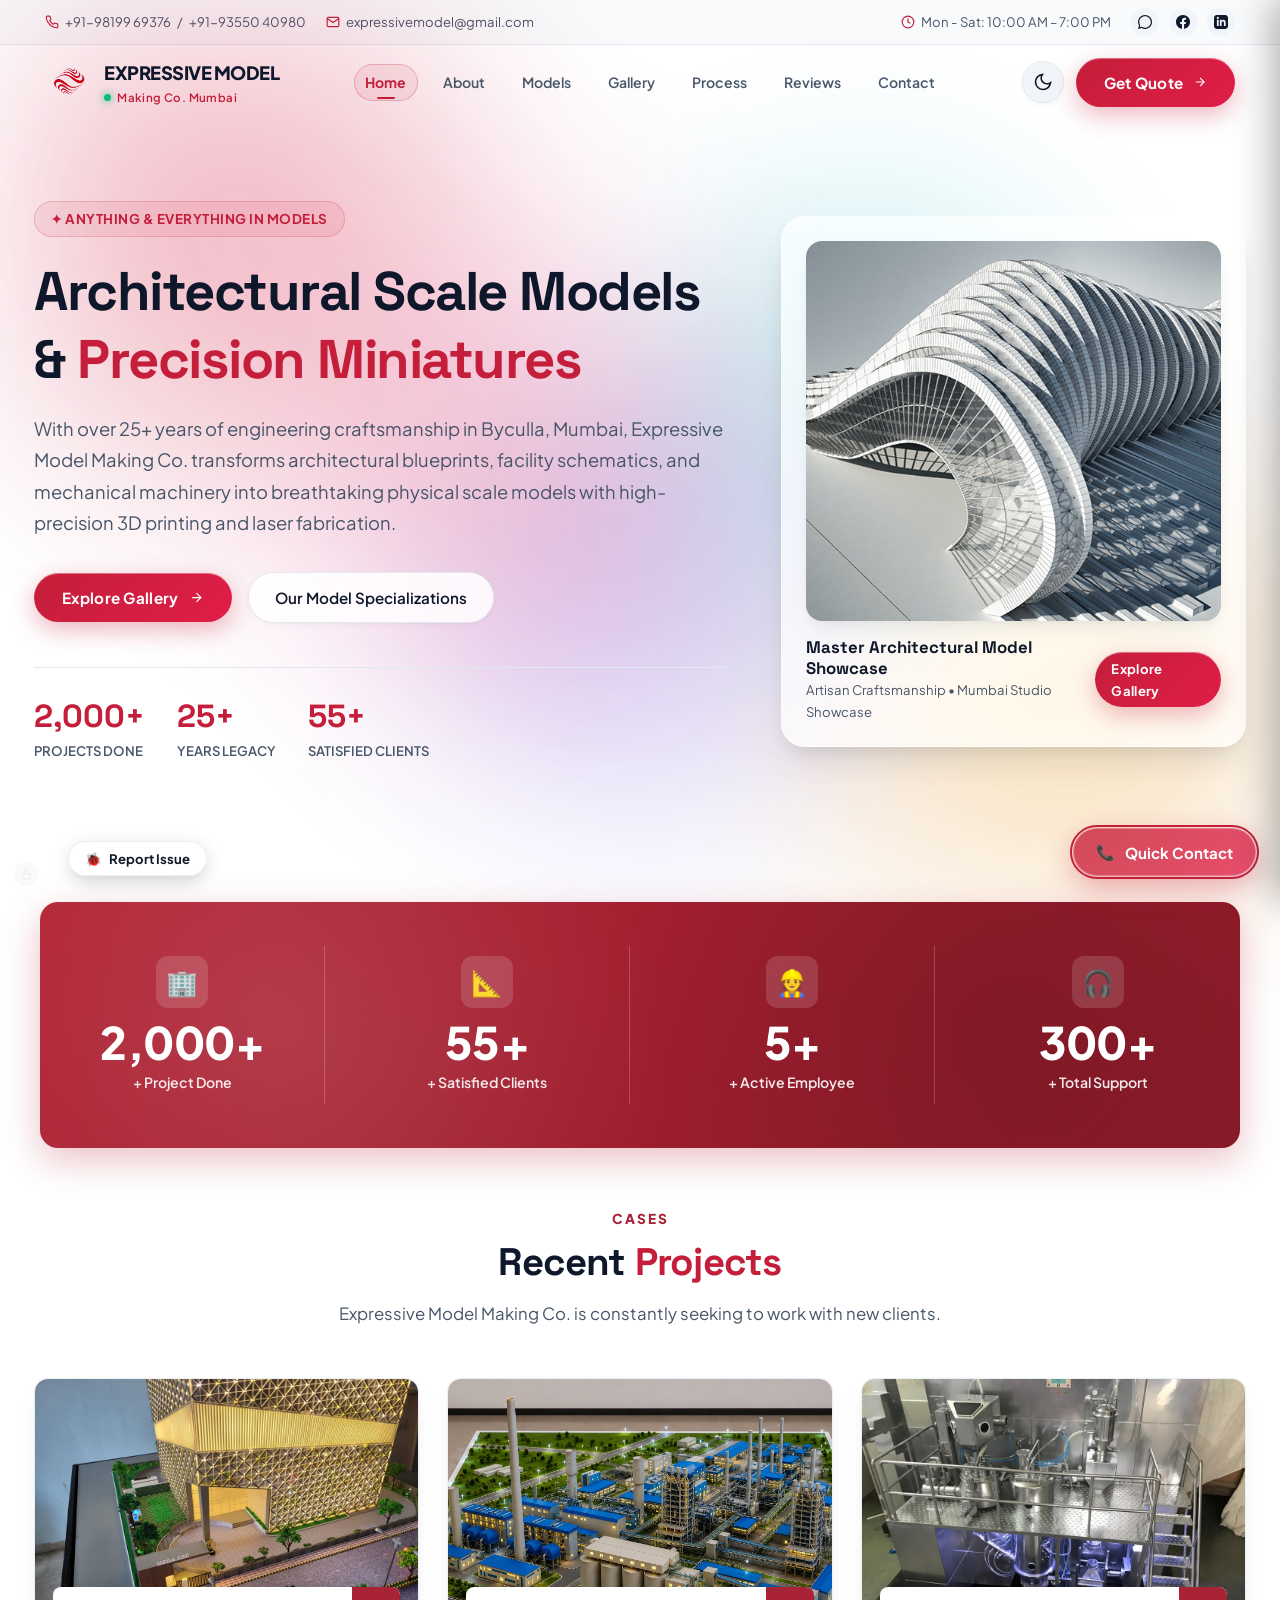
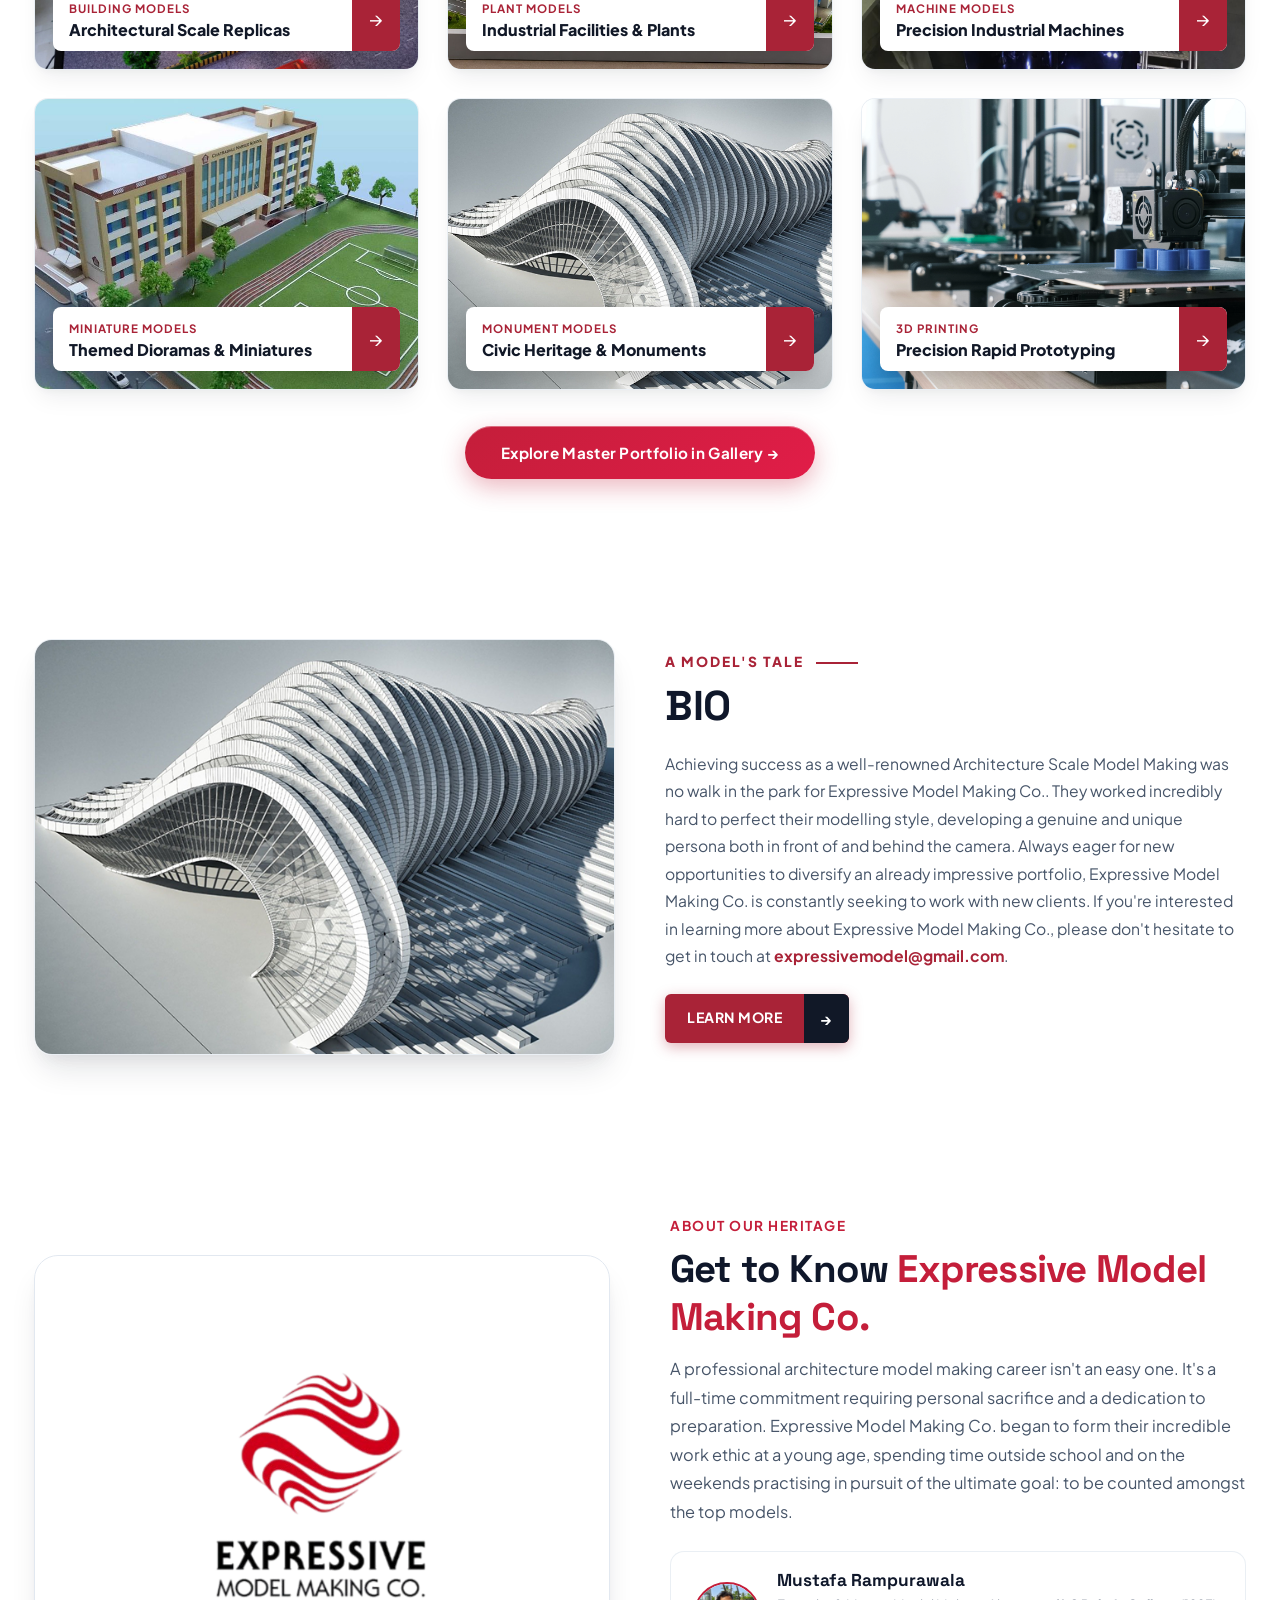
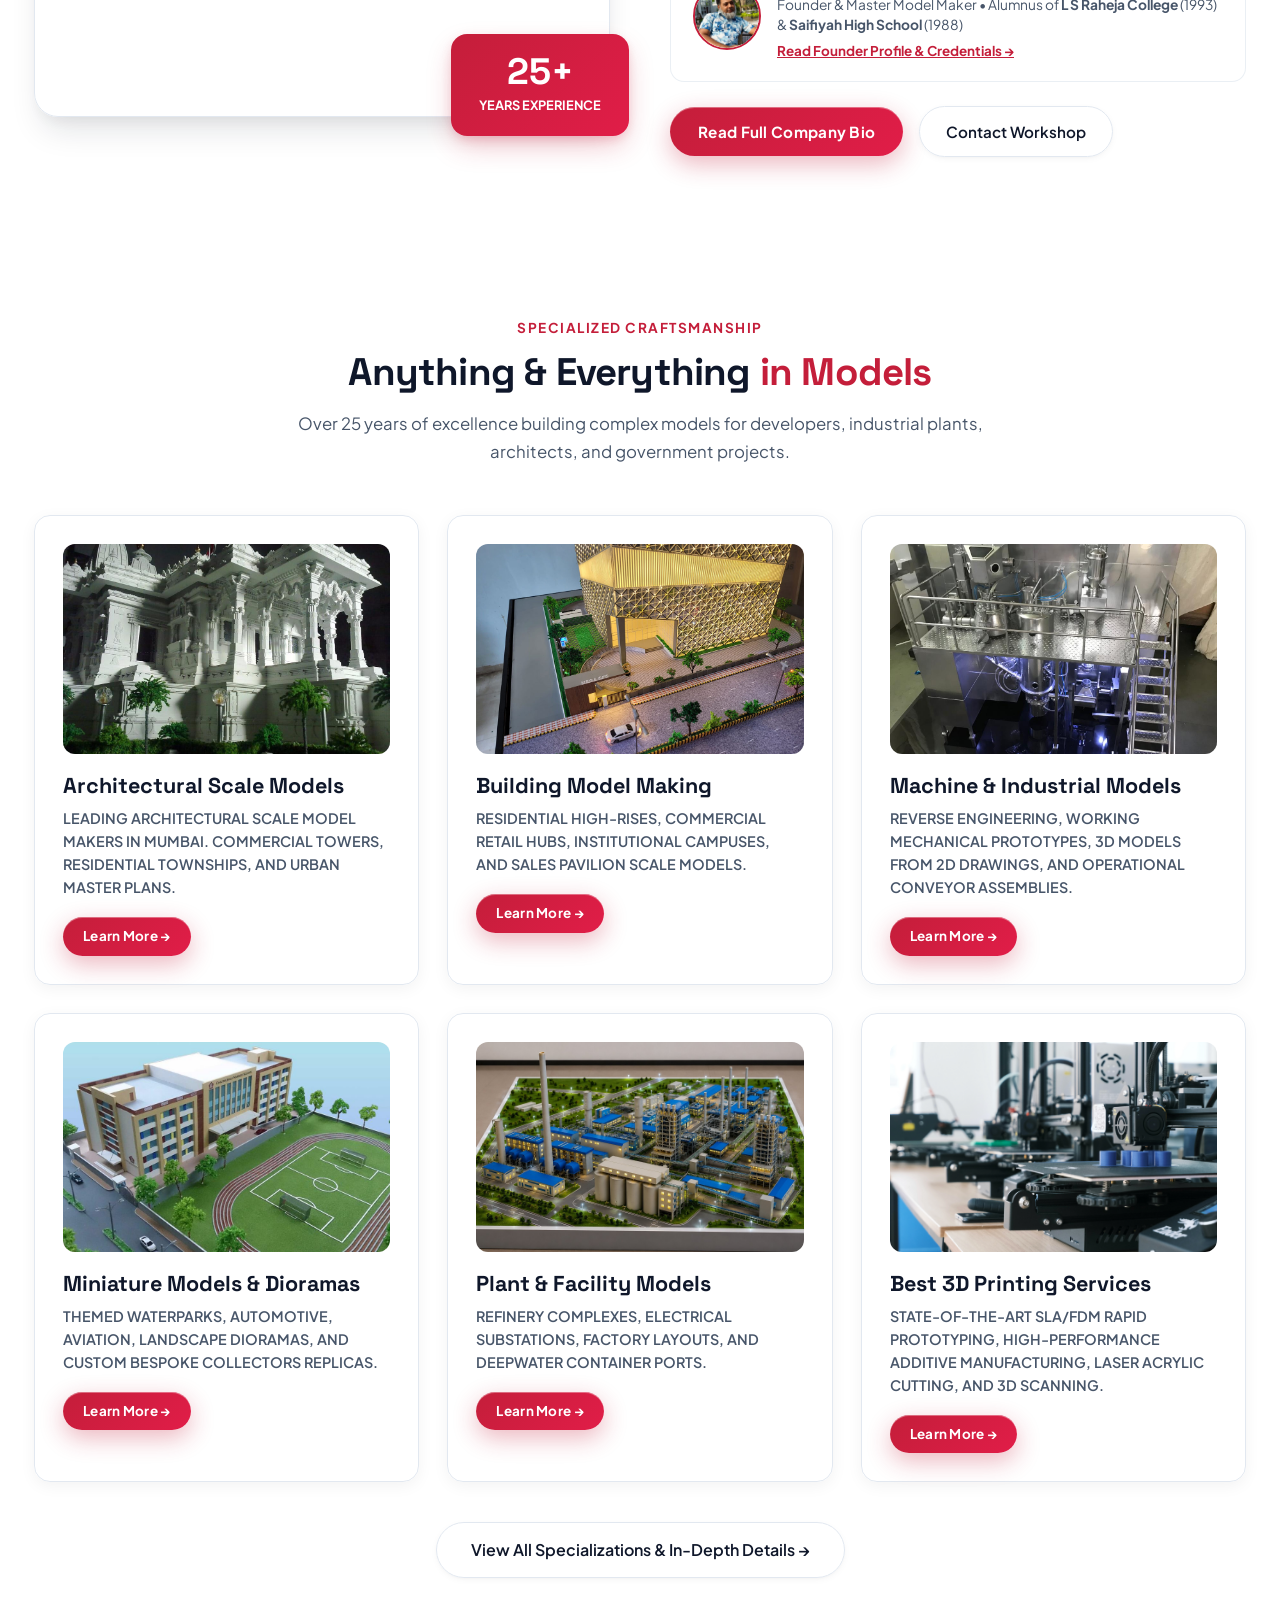
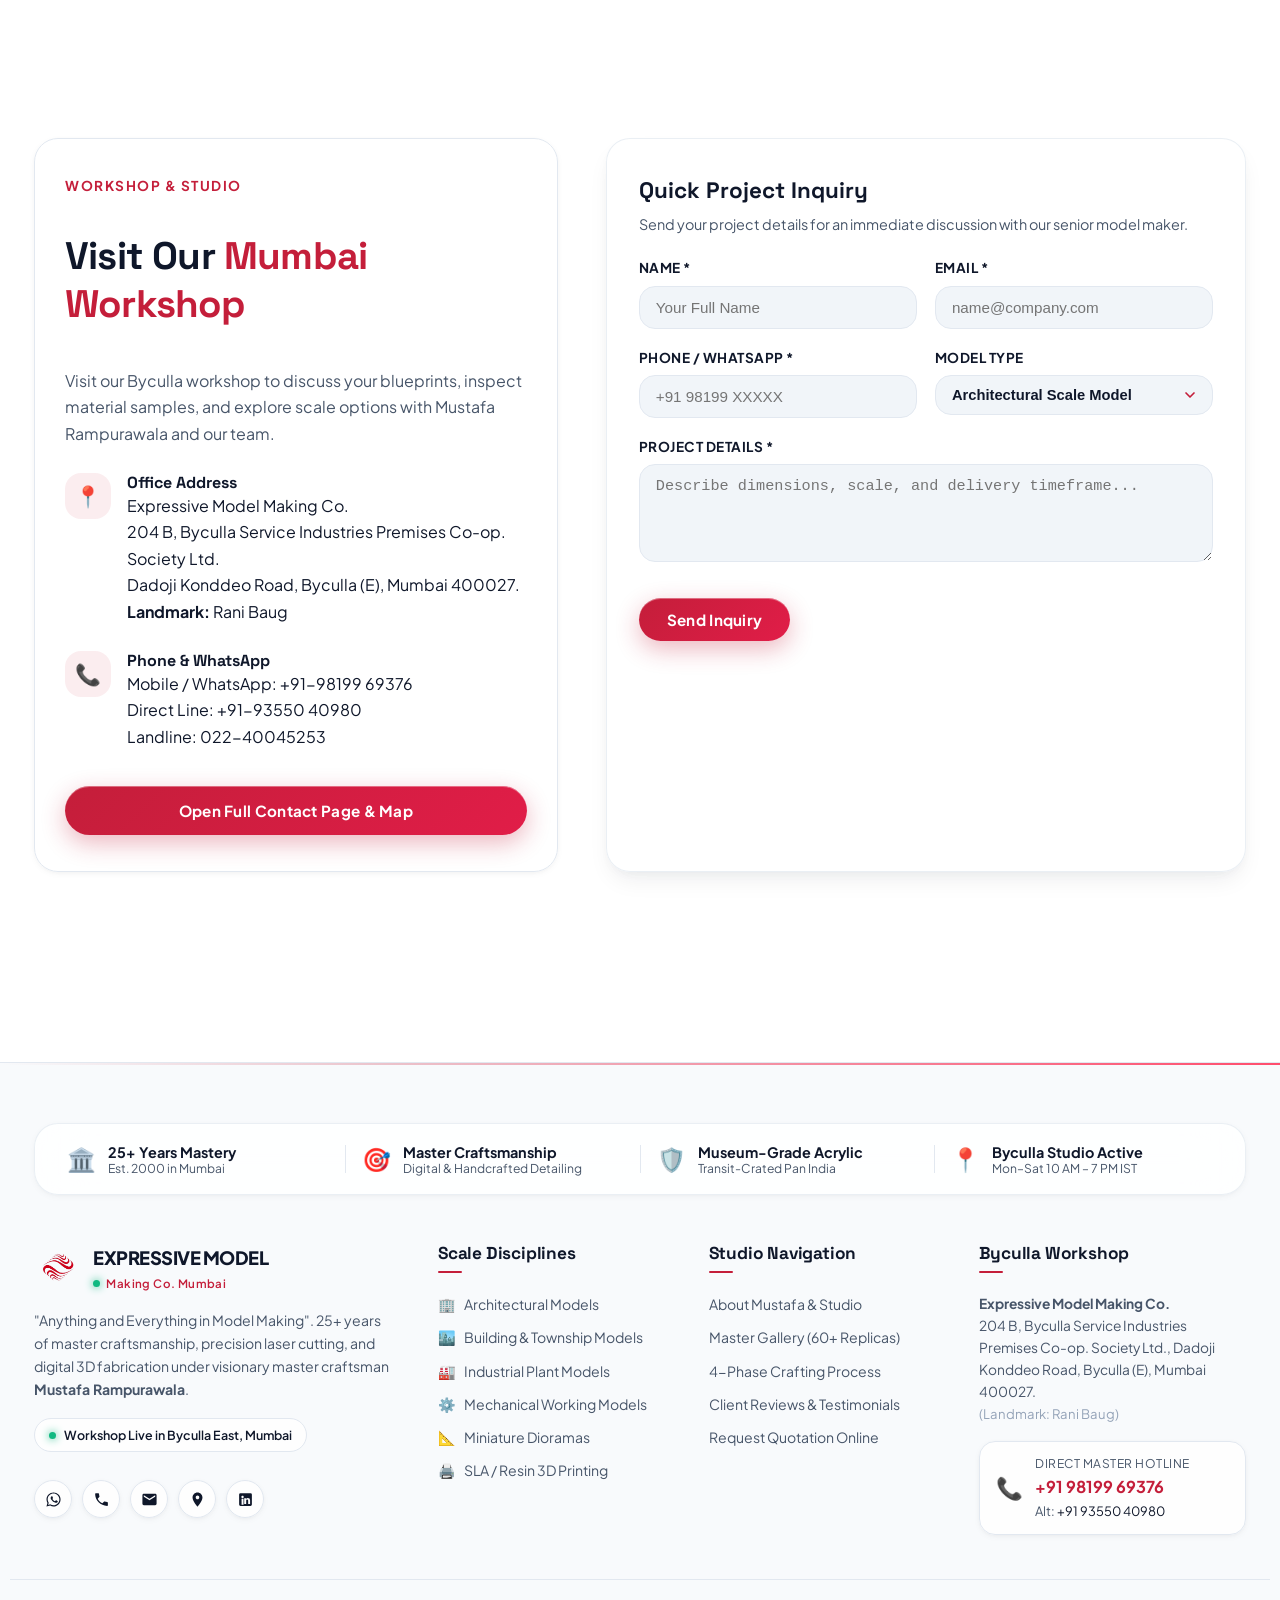
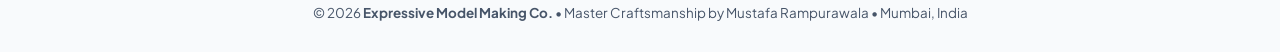
==== index.html @ c208265f "Add files via upload" ====
<!DOCTYPE html>
<html lang="en" data-theme="light">
<head>
  <meta charset="UTF-8">
  <meta name="viewport" content="width=device-width, initial-scale=1.0">
  <title>Expressive Model Making • Mumbai</title>
  
  <meta name="description" content="Expressive Model Making Co. is Mumbai's leading architectural and industrial scale model maker. 25+ years experience, 2000+ completed projects in Byculla, Mumbai.">
  <meta name="keywords" content="Architectural Scale Models Mumbai, Building Model Making Mumbai, Miniature Scale Model Maker, Machine Model Maker Mumbai, Plant Models, 3D Printing Service Mumbai">
  
  <!-- Favicon -->
  <link rel="icon" type="image/png" href="Favicon.png">
  
  <!-- Stylesheet -->
  <link rel="stylesheet" href="style.css">
</head>
<body>

  <!-- MOVING FLUID AURORA BACKGROUND MESH -->
  <div class="moving-bg-mesh">
    <div class="moving-blob moving-blob-1"></div>
    <div class="moving-blob moving-blob-2"></div>
    <div class="moving-blob moving-blob-3"></div>
    <div class="moving-blob moving-blob-4"></div>
    <div class="moving-blob moving-blob-5"></div>
  </div>

  <!-- TOP INFORMATION BAR -->
  <div class="top-bar">
    <div class="container top-bar-inner">
      <div class="top-bar-left">
        <div class="top-item">
          <svg viewBox="0 0 24 24" fill="none" stroke="currentColor" stroke-width="2"><path d="M22 16.92v3a2 2 0 0 1-2.18 2 19.79 19.79 0 0 1-8.63-3.07 19.5 19.5 0 0 1-6-6 19.79 19.79 0 0 1-3.07-8.67A2 2 0 0 1 4.11 2h3a2 2 0 0 1 2 1.72 12.84 12.84 0 0 0 .7 2.81 2 2 0 0 1-.45 2.11L8.09 9.91a16 16 0 0 0 6 6l1.27-1.27a2 2 0 0 1 2.11-.45 12.84 12.84 0 0 0 2.81.7A2 2 0 0 1 22 16.92z"></path></svg>
          <a href="tel:9819969376">+91-98199 69376</a> / <a href="tel:9355040980">+91-93550 40980</a>
        </div>
        <div class="top-item">
          <svg viewBox="0 0 24 24" fill="none" stroke="currentColor" stroke-width="2"><path d="M4 4h16c1.1 0 2 .9 2 2v12c0 1.1-.9 2-2 2H4c-1.1 0-2-.9-2-2V6c0-1.1.9-2 2-2z"></path><polyline points="22,6 12,13 2,6"></polyline></svg>
          <a href="mailto:expressivemodel@gmail.com">expressivemodel@gmail.com</a>
        </div>
      </div>
      <div class="top-bar-right">
        <div class="top-item">
          <svg viewBox="0 0 24 24" fill="none" stroke="currentColor" stroke-width="2"><circle cx="12" cy="12" r="10"></circle><polyline points="12 6 12 12 16 14"></polyline></svg>
          <span>Mon - Sat: 10:00 AM – 7:00 PM</span>
        </div>
        <div class="top-social">
          <a href="https://api.whatsapp.com/send?phone=919819969376" target="_blank" title="WhatsApp" aria-label="WhatsApp">
            <svg width="14" height="14" viewBox="0 0 24 24" fill="currentColor"><path d="M.057 24l1.687-6.163c-1.041-1.804-1.588-3.849-1.587-5.946.003-6.556 5.338-11.891 11.893-11.891 3.181.001 6.167 1.24 8.413 3.488 2.245 2.248 3.481 5.236 3.48 8.414-.003 6.557-5.338 11.892-11.893 11.892-1.99-.001-3.951-.5-5.688-1.448l-6.305 1.654zm6.597-3.807c1.676.995 3.276 1.591 5.392 1.592 5.448 0 9.886-4.434 9.889-9.885.002-5.462-4.415-9.89-9.881-9.892-5.452 0-9.887 4.434-9.889 9.884-.001 2.225.651 3.891 1.746 5.634l-.999 3.648 3.742-.981z"/></svg>
          </a>
          <a href="https://www.facebook.com/mustafa.rampurawala.52" target="_blank" title="Facebook" aria-label="Facebook">
            <svg width="14" height="14" viewBox="0 0 24 24" fill="currentColor"><path d="M24 12.073c0-6.627-5.373-12-12-12s-12 5.373-12 12c0 5.99 4.388 10.954 10.125 11.854v-8.385H7.078v-3.47h3.047V9.43c0-3.007 1.792-4.669 4.533-4.669 1.312 0 2.686.235 2.686.235v2.953H15.83c-1.491 0-1.956.925-1.956 1.874v2.25h3.328l-.532 3.47h-2.796v8.385C19.612 23.027 24 18.062 24 12.073z"/></svg>
          </a>
          <a href="https://www.linkedin.com/in/mustafa-rampurawala-2a267145/" target="_blank" title="LinkedIn" aria-label="LinkedIn">
            <svg width="14" height="14" viewBox="0 0 24 24" fill="currentColor"><path d="M19 0h-14c-2.761 0-5 2.239-5 5v14c0 2.761 2.239 5 5 5h14c2.762 0 5-2.239 5-5v-14c0-2.761-2.238-5-5-5zm-11 19h-3v-11h3v11zm-1.5-12.268c-.966 0-1.75-.79-1.75-1.764s.784-1.764 1.75-1.764 1.75.79 1.75 1.764-.783 1.764-1.75 1.764zm13.5 12.268h-3v-5.604c0-3.368-4-3.113-4 0v5.604h-3v-11h3v1.765c1.396-2.586 7-2.777 7 2.476v6.759z"/></svg>
          </a>
        </div>
      </div>
    </div>
  </div>

  <!-- STICKY NAVBAR -->
  <header class="header-nav" id="headerNav">
    <div class="container nav-container">
      <!-- USER REQUIREMENT: Company_Logo_Navigation_Bar.png in Navbar -->
      <a href="index.html" class="brand-logo">
        <img src="Company_Logo_Navigation_Bar.png" alt="Expressive Model Making Logo Emblem">
        <div class="brand-text">
          <span class="brand-title">Expressive Model</span>
          <span class="brand-tagline">Making Co. Mumbai</span>
        </div>
      </a>

      <!-- Navigation Links -->
      <ul class="nav-links">
        <li><a href="index" class="nav-link active">Home</a></li>
        <li><a href="about" class="nav-link">About</a></li>
        <li><a href="models" class="nav-link">Models</a></li>
        <li><a href="gallery" class="nav-link">Gallery</a></li>
        <li><a href="process" class="nav-link">Process</a></li>
        <li><a href="reviews" class="nav-link">Reviews</a></li>
        <li><a href="contact" class="nav-link">Contact</a></li>
      </ul>

      <!-- Nav Actions -->
      <div class="nav-actions">
        <button class="theme-toggle-btn" id="themeToggleBtn" title="Toggle Light / Dark Mode" aria-label="Toggle Theme">
          <svg viewBox="0 0 24 24" fill="none" stroke="currentColor" stroke-width="2"><path d="M21 12.79A9 9 0 1 1 11.21 3 7 7 0 0 0 21 12.79z"></path></svg>
        </button>

        <a href="contact" class="btn-primary btn-bloat">
          <span>Get Quote</span>
          <svg width="14" height="14" viewBox="0 0 24 24" fill="none" stroke="currentColor" stroke-width="2"><line x1="5" y1="12" x2="19" y2="12"></line><polyline points="12 5 19 12 12 19"></polyline></svg>
        </a>

        <button class="mobile-menu-toggle" id="mobileMenuToggle" aria-label="Toggle Menu">
          <span></span>
          <span></span>
          <span></span>
        </button>
      </div>
    </div>
  </header>

  <!-- MOBILE DRAWER -->
  <div class="drawer-backdrop" id="drawerBackdrop"></div>
  <div class="mobile-drawer" id="mobileDrawer">
    <div class="drawer-header">
      <div class="brand-logo">
        <img src="Company_Logo_Navigation_Bar.png" alt="Logo" style="height:36px;">
        <span class="brand-title" style="font-size:1rem;">Expressive Model</span>
      </div>
      <button class="drawer-close" id="drawerClose" aria-label="Close Navigation Drawer">&times;</button>
    </div>
    <div class="drawer-theme-row">
      <button type="button" class="drawer-theme-btn theme-toggle-btn" id="themeToggleDrawerBtn" aria-label="Toggle Theme">
        <div class="drawer-theme-left">
          <span class="theme-icon-wrap">
            <svg viewBox="0 0 24 24" fill="none" stroke="currentColor" stroke-width="2"><path d="M21 12.79A9 9 0 1 1 11.21 3 7 7 0 0 0 21 12.79z"></path></svg>
          </span>
          <span class="theme-mode-label">Dark Theme</span>
        </div>
        <div class="theme-switch-track" aria-hidden="true">
          <div class="theme-switch-thumb"></div>
        </div>
      </button>
    </div>
    <ul class="drawer-links">
      <li><a href="index">Home</a></li>
      <li><a href="about">About Us</a></li>
      <li><a href="models">Models & Services</a></li>
      <li><a href="gallery">Project Gallery</a></li>
      <li><a href="process">Craftsmanship Process</a></li>
      <li><a href="reviews">Client Reviews</a></li>
      <li><a href="contact">Contact Us</a></li>
    </ul>
    <div class="drawer-footer-actions">
      <a href="tel:9819969376" class="btn-primary btn-bloat" style="width:100%; text-align:center;">📞 Call +91 98199 69376</a>
      <a href="https://api.whatsapp.com/send?phone=919819969376" target="_blank" class="btn-secondary" style="width:100%; text-align:center;">💬 WhatsApp Us</a>
      <a href="mailto:expressivemodel@gmail.com" class="btn-email-action" style="width:100%; text-align:center;">✉️ Email Studio</a>
    </div>
  </div>

  <!-- HERO SECTION -->
  <section class="hero-section">
    <div class="container hero-grid">
      <div class="hero-content">
        <div class="hero-badge">
          <span>✦ Anything & Everything in Models</span>
        </div>
        <h1 class="hero-title">
          Architectural Scale Models & <span>Precision Miniatures</span>
        </h1>
        <p class="hero-description">
          With over 25+ years of engineering craftsmanship in Byculla, Mumbai, Expressive Model Making Co. transforms architectural blueprints, facility schematics, and mechanical machinery into breathtaking physical scale models with high-precision 3D printing and laser fabrication.
        </p>

        <div class="hero-cta-group">
          <a href="gallery.html" class="btn-primary btn-bloat">
            <span>Explore Gallery</span>
            <svg width="15" height="15" viewBox="0 0 24 24" fill="none" stroke="currentColor" stroke-width="2"><line x1="5" y1="12" x2="19" y2="12"></line><polyline points="12 5 19 12 12 19"></polyline></svg>
          </a>
          <a href="models.html" class="btn-secondary">
            <span>Our Model Specializations</span>
          </a>
        </div>

        <div class="hero-stats-bar">
          <div class="hero-stat-item">
            <h3>2,000+</h3>
            <p>Projects Done</p>
          </div>
          <div class="hero-stat-item">
            <h3>25+</h3>
            <p>Years Legacy</p>
          </div>
          <div class="hero-stat-item">
            <h3>55+</h3>
            <p>Satisfied Clients</p>
          </div>
        </div>
      </div>

      <!-- Hero Visual Card -->
      <div class="hero-visual">
        <div class="hero-visual-card">
          <div class="hero-main-img">
            <img src="hero_showcase.jpg" alt="Master Architectural Model Showcase — Expressive Model Making Co. Mumbai">
          </div>
          <div style="margin-top:16px; display:flex; justify-content:space-between; align-items:center;">
            <div>
              <h4 style="font-size:1.05rem;">Master Architectural Model Showcase</h4>
              <p style="font-size:0.82rem; color:var(--text-muted);">Artisan Craftsmanship • Mumbai Studio Showcase</p>
            </div>
            <a href="gallery.html" class="btn-primary btn-bloat" style="padding:6px 16px; font-size:0.82rem;">Explore Gallery</a>
          </div>
        </div>
      </div>
    </div>
  </section>

  <!-- VERIFIED RED STATS RIBBON (From Live Site & Projects..pdf Page 7) -->
  <section style="padding: 0 16px;">
    <div class="container">
      <div class="red-stats-ribbon">
        <div class="red-stats-grid">
          <!-- Stat 1 -->
          <div class="red-stat-item">
            <div class="red-stat-icon-wrap">🏢</div>
            <div class="red-stat-number stat-count" data-target="2000" data-suffix="+">2,000+</div>
            <p class="red-stat-label">+ Project Done</p>
          </div>
          <!-- Stat 2 -->
          <div class="red-stat-item">
            <div class="red-stat-icon-wrap">📐</div>
            <div class="red-stat-number stat-count" data-target="55" data-suffix="+">55+</div>
            <p class="red-stat-label">+ Satisfied Clients</p>
          </div>
          <!-- Stat 3 -->
          <div class="red-stat-item">
            <div class="red-stat-icon-wrap">👷</div>
            <div class="red-stat-number stat-count" data-target="5" data-suffix="+">5+</div>
            <p class="red-stat-label">+ Active Employee</p>
          </div>
          <!-- Stat 4 -->
          <div class="red-stat-item">
            <div class="red-stat-icon-wrap">🎧</div>
            <div class="red-stat-number stat-count" data-target="300" data-suffix="+">300+</div>
            <p class="red-stat-label">+ Total Support</p>
          </div>
        </div>
      </div>
    </div>
  </section>

  <!-- CASES — RECENT PROJECTS (From Screenshot 2026-10-09 142831.png & Projects..pdf Page 2) -->
  <section class="section" style="padding-top:20px;">
    <div class="container">
      <div class="section-header">
        <span class="section-tagline" style="color:#A92337; font-weight:800; letter-spacing:2px;">CASES</span>
        <h2 class="section-title">Recent <span>Projects</span></h2>
        <p class="section-subtitle">
          Expressive Model Making Co. is constantly seeking to work with new clients.
        </p>
      </div>

      <div class="cases-grid">
        <!-- Category 1: Building Models -->
        <a href="gallery.html?category=building-models" class="case-card">
          <div class="case-card-img-wrap loaded">
            <img src="model_building.jpg" alt="Building Models — Architectural Scale Replicas" loading="lazy" class="loaded">
            <div class="case-card-badge">
              <div class="case-badge-text">
                <span class="case-badge-tagline">BUILDING MODELS</span>
                <span class="case-badge-title">Architectural Scale Replicas</span>
              </div>
              <div class="case-badge-arrow">→</div>
            </div>
          </div>
        </a>

        <!-- Category 2: Plant Models -->
        <a href="gallery.html?category=plant-models" class="case-card">
          <div class="case-card-img-wrap loaded">
            <img src="model_plant.jpg" alt="Plant Models — Industrial Facilities & Refineries" loading="lazy" class="loaded">
            <div class="case-card-badge">
              <div class="case-badge-text">
                <span class="case-badge-tagline">PLANT MODELS</span>
                <span class="case-badge-title">Industrial Facilities & Plants</span>
              </div>
              <div class="case-badge-arrow">→</div>
            </div>
          </div>
        </a>

        <!-- Category 3: Machine Models -->
        <a href="gallery.html?category=machine-models" class="case-card">
          <div class="case-card-img-wrap loaded">
            <img src="model_machine.jpg" alt="Machine Models — Precision Mechanical Replicas" loading="lazy" class="loaded">
            <div class="case-card-badge">
              <div class="case-badge-text">
                <span class="case-badge-tagline">MACHINE MODELS</span>
                <span class="case-badge-title">Precision Industrial Machines</span>
              </div>
              <div class="case-badge-arrow">→</div>
            </div>
          </div>
        </a>

        <!-- Category 4: Miniature Models -->
        <a href="gallery.html?category=miniature-models" class="case-card">
          <div class="case-card-img-wrap loaded">
            <img src="model_miniature.jpg" alt="Miniature Models — Dioramas & Themed Miniatures" loading="lazy" class="loaded">
            <div class="case-card-badge">
              <div class="case-badge-text">
                <span class="case-badge-tagline">MINIATURE MODELS</span>
                <span class="case-badge-title">Themed Dioramas & Miniatures</span>
              </div>
              <div class="case-badge-arrow">→</div>
            </div>
          </div>
        </a>

        <!-- Category 5: Monument Models -->
        <a href="gallery.html?category=monument-models" class="case-card">
          <div class="case-card-img-wrap loaded">
            <img src="hero_showcase.jpg" alt="Monument Models — Heritage Replicas & Landmarks" loading="lazy" class="loaded">
            <div class="case-card-badge">
              <div class="case-badge-text">
                <span class="case-badge-tagline">MONUMENT MODELS</span>
                <span class="case-badge-title">Civic Heritage & Monuments</span>
              </div>
              <div class="case-badge-arrow">→</div>
            </div>
          </div>
        </a>

        <!-- Category 6: 3D Printing -->
        <a href="gallery.html?category=3d-printing" class="case-card">
          <div class="case-card-img-wrap loaded">
            <img src="model_3d_printing.jpg" alt="3D Printing — SLA & FDM Prototyping Services" loading="lazy" class="loaded">
            <div class="case-card-badge">
              <div class="case-badge-text">
                <span class="case-badge-tagline">3D PRINTING</span>
                <span class="case-badge-title">Precision Rapid Prototyping</span>
              </div>
              <div class="case-badge-arrow">→</div>
            </div>
          </div>
        </a>
      </div>

      <div style="text-align:center; margin-top:36px;">
        <a href="gallery.html" class="btn-primary btn-bloat" style="padding:14px 36px;">
          <span>Explore Master Portfolio in Gallery →</span>
        </a>
      </div>
    </div>
  </section>

  <!-- A MODEL'S TALE — BIO SECTION (From Screenshot 2026-10-09 142838.png & Projects..pdf Page 7) -->
  <section class="section section-alt">
    <div class="container bio-tale-grid">
      <div class="bio-tale-visual">
        <img src="hero_showcase.jpg" alt="A Model's Tale — Expressive Model Making Co. Bio Showcase">
      </div>
      <div class="bio-tale-content">
        <span class="bio-tale-tagline">A MODEL'S TALE</span>
        <h2 class="bio-tale-title">BIO</h2>
        <p class="bio-tale-text">
          Achieving success as a well-renowned Architecture Scale Model Making was no walk in the park for Expressive Model Making Co.. They worked incredibly hard to perfect their modelling style, developing a genuine and unique persona both in front of and behind the camera. Always eager for new opportunities to diversify an already impressive portfolio, Expressive Model Making Co. is constantly seeking to work with new clients. If you're interested in learning more about Expressive Model Making Co., please don't hesitate to get in touch at <a href="mailto:expressivemodel@gmail.com" style="color:#A92337; font-weight:700;">expressivemodel@gmail.com</a>.
        </p>
        <a href="about.html" class="btn-tale-more">
          <span>LEARN MORE</span>
          <div class="btn-tale-icon">→</div>
        </a>
      </div>
    </div>
  </section>

  <!-- ABOUT OUR HERITAGE SECTION (WITH FULL TEXT FROM SOME DETAILS) -->
  <section class="section">
    <div class="container heritage-grid">
      <!-- USER REQUIREMENT: Picture in About Our Heritage as: Company_Logo.png -->
      <div class="heritage-image-box">
        <img src="Company_Logo.png" alt="Expressive Model Making Co. Heritage Logo">
        <div class="experience-float-badge">
          <div class="num">25+</div>
          <div class="txt">Years Experience</div>
        </div>
      </div>

      <div class="heritage-text-content">
        <span class="section-tagline">About Our Heritage</span>
        <h2 class="section-title">Get to Know <span>Expressive Model Making Co.</span></h2>
        
        <!-- EXACT TEXT FROM SOME DETAILS / Screenshot 2026-10-09 142807.png -->
        <p>
          A professional architecture model making career isn't an easy one. It's a full-time commitment requiring personal sacrifice and a dedication to preparation. Expressive Model Making Co. began to form their incredible work ethic at a young age, spending time outside school and on the weekends practising in pursuit of the ultimate goal: to be counted amongst the top models.
        </p>

        <!-- FOUNDER SPOTLIGHT BADGE -->
        <div style="margin-top:24px; padding:18px 22px; background:var(--bg-card); border:1px solid var(--border-glass); border-radius:14px; display:flex; align-items:center; gap:16px; backdrop-filter:var(--glass-blur);">
          <img src="Owner_Mustafa_Rampurawala.jpg" alt="Mustafa Rampurawala" style="width:68px; height:68px; border-radius:50%; object-fit:cover; border:2px solid var(--primary); flex-shrink:0;">
          <div>
            <h4 style="margin:0 0 4px 0; font-size:1.08rem;">Mustafa Rampurawala</h4>
            <p style="margin:0; font-size:0.86rem; color:var(--text-muted); line-height:1.45;">
              Founder & Master Model Maker • Alumnus of <strong>L S Raheja College</strong> (1993) & <strong>Saifiyah High School</strong> (1988)
            </p>
            <a href="about.html#founder" style="font-size:0.84rem; color:var(--primary); font-weight:700; text-decoration:underline; margin-top:5px; display:inline-block;">Read Founder Profile & Credentials →</a>
          </div>
        </div>

        <div class="hero-cta-group" style="margin-top:24px;">
          <a href="about.html" class="btn-primary btn-bloat">
            <span>Read Full Company Bio</span>
          </a>
          <a href="contact.html" class="btn-secondary">
            <span>Contact Workshop</span>
          </a>
        </div>
      </div>
    </div>
  </section>

  <!-- CORE SPECIALIZATIONS PREVIEW -->
  <section class="section section-alt">
    <div class="container">
      <div class="section-header">
        <span class="section-tagline">Specialized Craftsmanship</span>
        <h2 class="section-title">Anything & Everything <span>in Models</span></h2>
        <p class="section-subtitle">
          Over 25 years of excellence building complex models for developers, industrial plants, architects, and government projects.
        </p>
      </div>

      <div style="display:grid; grid-template-columns:repeat(auto-fit, minmax(340px, 1fr)); gap:28px;">
        <!-- Card 1: Architectural Scale Models -->
        <div class="stat-box-card" style="text-align:left; padding:28px;">
          <div style="height:210px; border-radius:12px; overflow:hidden; margin-bottom:18px;">
            <img src="model_architectural.jpg" alt="Architectural Scale Model Makers In Mumbai" style="width:100%; height:100%; object-fit:cover;">
          </div>
          <h3 style="font-size:1.35rem; margin-bottom:8px;">Architectural Scale Models</h3>
          <p style="font-size:0.9rem; color:var(--text-muted); line-height:1.6; margin-bottom:18px;">
            Leading Architectural Scale Model Makers in Mumbai. Commercial towers, residential townships, and urban master plans.
          </p>
          <a href="models.html#architectural" class="btn-primary btn-bloat" style="font-size:0.84rem; padding:8px 20px;">Learn More →</a>
        </div>

        <!-- Card 2: Building Models -->
        <div class="stat-box-card" style="text-align:left; padding:28px;">
          <div style="height:210px; border-radius:12px; overflow:hidden; margin-bottom:18px;">
            <img src="model_building.jpg" alt="Building Model Making In Mumbai" style="width:100%; height:100%; object-fit:cover;">
          </div>
          <h3 style="font-size:1.35rem; margin-bottom:8px;">Building Model Making</h3>
          <p style="font-size:0.9rem; color:var(--text-muted); line-height:1.6; margin-bottom:18px;">
            Residential high-rises, commercial retail hubs, institutional campuses, and sales pavilion scale models.
          </p>
          <a href="models.html#building" class="btn-primary btn-bloat" style="font-size:0.84rem; padding:8px 20px;">Learn More →</a>
        </div>

        <!-- Card 3: Machine & Industrial Models -->
        <div class="stat-box-card" style="text-align:left; padding:28px;">
          <div style="height:210px; border-radius:12px; overflow:hidden; margin-bottom:18px;">
            <img src="model_machine.jpg" alt="Machine Model Maker In Mumbai" style="width:100%; height:100%; object-fit:cover;">
          </div>
          <h3 style="font-size:1.35rem; margin-bottom:8px;">Machine & Industrial Models</h3>
          <p style="font-size:0.9rem; color:var(--text-muted); line-height:1.6; margin-bottom:18px;">
            Reverse engineering, working mechanical prototypes, 3D models from 2D drawings, and operational conveyor assemblies.
          </p>
          <a href="models.html#machine" class="btn-primary btn-bloat" style="font-size:0.84rem; padding:8px 20px;">Learn More →</a>
        </div>

        <!-- Card 4: Miniature Models & Dioramas -->
        <div class="stat-box-card" style="text-align:left; padding:28px;">
          <div style="height:210px; border-radius:12px; overflow:hidden; margin-bottom:18px;">
            <img src="model_miniature.jpg" alt="Miniature Models & Dioramas" style="width:100%; height:100%; object-fit:cover;">
          </div>
          <h3 style="font-size:1.35rem; margin-bottom:8px;">Miniature Models & Dioramas</h3>
          <p style="font-size:0.9rem; color:var(--text-muted); line-height:1.6; margin-bottom:18px;">
            Themed waterparks, automotive, aviation, landscape dioramas, and custom bespoke collectors replicas.
          </p>
          <a href="models.html#miniature" class="btn-primary btn-bloat" style="font-size:0.84rem; padding:8px 20px;">Learn More →</a>
        </div>

        <!-- Card 5: Plant & Facility Models -->
        <div class="stat-box-card" style="text-align:left; padding:28px;">
          <div style="height:210px; border-radius:12px; overflow:hidden; margin-bottom:18px;">
            <img src="model_plant.jpg" alt="Plant & Facility Models" style="width:100%; height:100%; object-fit:cover;">
          </div>
          <h3 style="font-size:1.35rem; margin-bottom:8px;">Plant & Facility Models</h3>
          <p style="font-size:0.9rem; color:var(--text-muted); line-height:1.6; margin-bottom:18px;">
            Refinery complexes, electrical substations, factory layouts, and deepwater container ports.
          </p>
          <a href="models.html#plant" class="btn-primary btn-bloat" style="font-size:0.84rem; padding:8px 20px;">Learn More →</a>
        </div>

        <!-- Card 6: Best 3D Printing Services -->
        <div class="stat-box-card" style="text-align:left; padding:28px;">
          <div style="height:210px; border-radius:12px; overflow:hidden; margin-bottom:18px;">
            <img src="model_3d_printing.jpg" alt="Best 3D Printing Service in Mumbai" style="width:100%; height:100%; object-fit:cover;">
          </div>
          <h3 style="font-size:1.35rem; margin-bottom:8px;">Best 3D Printing Services</h3>
          <p style="font-size:0.9rem; color:var(--text-muted); line-height:1.6; margin-bottom:18px;">
            State-of-the-art SLA/FDM rapid prototyping, high-performance additive manufacturing, laser acrylic cutting, and 3D scanning.
          </p>
          <a href="models.html#3d-printing" class="btn-primary btn-bloat" style="font-size:0.84rem; padding:8px 20px;">Learn More →</a>
        </div>
      </div>

      <div style="text-align:center; margin-top:40px;">
        <a href="models.html" class="btn-secondary" style="font-size:1rem; padding:14px 34px;">
          View All Specializations & In-Depth Details →
        </a>
      </div>
    </div>
  </section>

  <!-- WORKSHOP VISIT & CONTACT TEASER -->
  <section class="section section-alt">
    <div class="container contact-grid">
      <div class="contact-info-card">
        <span class="section-tagline">Workshop & Studio</span>
        <h2 class="section-title">Visit Our <span>Mumbai Workshop</span></h2>
        <p style="color:var(--text-muted);">
          Visit our Byculla workshop to discuss your blueprints, inspect material samples, and explore scale options with Mustafa Rampurawala and our team.
        </p>

        <div class="contact-info-item">
          <div class="contact-info-icon">📍</div>
          <div class="contact-info-text">
            <h4>Office Address</h4>
            <p>
              Expressive Model Making Co.<br>
              204 B, Byculla Service Industries Premises Co-op. Society Ltd.<br>
              Dadoji Konddeo Road, Byculla (E), Mumbai 400027.<br>
              <strong>Landmark:</strong> Rani Baug
            </p>
          </div>
        </div>

        <div class="contact-info-item">
          <div class="contact-info-icon">📞</div>
          <div class="contact-info-text">
            <h4>Phone & WhatsApp</h4>
            <p>
              Mobile / WhatsApp: <a href="tel:9819969376">+91-98199 69376</a><br>
              Direct Line: <a href="tel:9355040980">+91-93550 40980</a><br>
              Landline: <a href="tel:02240045253">022-40045253</a>
            </p>
          </div>
        </div>

        <a href="contact.html" class="btn-primary btn-bloat" style="margin-top:10px;">
          <span>Open Full Contact Page & Map</span>
        </a>
      </div>

      <!-- Quick Message Form -->
      <div class="contact-form-card">
        <h3 style="font-size:1.4rem; margin-bottom:8px;">Quick Project Inquiry</h3>
        <p style="color:var(--text-muted); font-size:0.9rem; margin-bottom:20px;">
          Send your project details for an immediate discussion with our senior model maker.
        </p>

        <form class="contact-form" id="contactForm">
          <div class="form-row">
            <div class="form-group">
              <label for="contactName">Name *</label>
              <input type="text" id="contactName" required placeholder="Your Full Name">
            </div>
            <div class="form-group">
              <label for="contactEmail">Email *</label>
              <input type="email" id="contactEmail" required placeholder="name@company.com">
            </div>
          </div>
          <div class="form-row">
            <div class="form-group">
              <label for="contactPhone">Phone / WhatsApp *</label>
              <input type="tel" id="contactPhone" required placeholder="+91 98199 XXXXX">
            </div>
            <div class="form-group">
              <label for="contactService">Model Type</label>
              <select id="contactService">
                <option value="Architectural Scale Model">Architectural Scale Model</option>
                <option value="Building Model Making">Building Model Making</option>
                <option value="Machine Model">Machine Model</option>
                <option value="Plant Model">Plant Model</option>
                <option value="Miniature Model">Miniature Model</option>
                <option value="3D Printing">3D Printing Service</option>
              </select>
            </div>
          </div>
          <div class="form-group">
            <label for="contactMessage">Project Details *</label>
            <textarea id="contactMessage" rows="4" required placeholder="Describe dimensions, scale, and delivery timeframe..."></textarea>
          </div>
          <p id="contactAlert" style="font-size:0.9rem; font-weight:600;"></p>
          <button type="submit" class="btn-primary btn-bloat" style="align-self:flex-start;">
            Send Inquiry
          </button>
        </form>
      </div>
    </div>
  </section>

  <!-- FOOTER: MODERN ARCHITECTURAL MASTER FOOTER -->
  <footer class="site-footer">
    <div class="footer-top-accent"></div>
    
    <!-- Studio Accreditations Strip -->
    <div class="container">
      <div class="footer-trust-strip">
        <div class="trust-strip-item">
          <span class="trust-strip-icon">🏛️</span>
          <div>
            <strong>25+ Years Mastery</strong>
            <small>Est. 2000 in Mumbai</small>
          </div>
        </div>
        <div class="trust-strip-divider"></div>
        <div class="trust-strip-item">
          <span class="trust-strip-icon">🎯</span>
          <div>
            <strong>Master Craftsmanship</strong>
            <small>Digital & Handcrafted Detailing</small>
          </div>
        </div>
        <div class="trust-strip-divider"></div>
        <div class="trust-strip-item">
          <span class="trust-strip-icon">🛡️</span>
          <div>
            <strong>Museum-Grade Acrylic</strong>
            <small>Transit-Crated Pan India</small>
          </div>
        </div>
        <div class="trust-strip-divider"></div>
        <div class="trust-strip-item">
          <span class="trust-strip-icon">📍</span>
          <div>
            <strong>Byculla Studio Active</strong>
            <small>Mon–Sat 10 AM – 7 PM IST</small>
          </div>
        </div>
      </div>
    </div>

    <!-- Main Footer Grid -->
    <div class="container footer-grid">
      <!-- Col 1: Studio Brand & Identity -->
      <div class="footer-col footer-col-brand">
        <a href="index.html" class="brand-logo" style="margin-bottom:16px;">
          <img src="Company_Logo_Navigation_Bar.png" alt="Expressive Model Making Logo" style="height:44px;">
          <div class="brand-text">
            <span class="brand-title">Expressive Model</span>
            <span class="brand-tagline">Making Co. Mumbai</span>
          </div>
        </a>
        <p class="footer-desc">
          "Anything and Everything in Model Making". 25+ years of master craftsmanship, precision laser cutting, and digital 3D fabrication under visionary master craftsman <strong>Mustafa Rampurawala</strong>.
        </p>
        <div class="footer-status-card">
          <span class="footer-live-dot"></span>
          <span>Workshop Live in Byculla East, Mumbai</span>
        </div>
        <div class="footer-social-circles">
          <a href="https://api.whatsapp.com/send?phone=919819969376" target="_blank" rel="noopener noreferrer" class="footer-circle-btn btn-wa" title="Chat on WhatsApp (+91-98199 69376)" aria-label="WhatsApp">
            <svg viewBox="0 0 24 24"><path d="M12.04 2C6.58 2 2.13 6.45 2.13 11.91C2.13 13.66 2.59 15.36 3.45 16.86L2.05 22L7.3 20.62C8.75 21.41 10.38 21.83 12.04 21.83C17.5 21.83 21.95 17.38 21.95 11.92C21.95 9.27 20.92 6.78 19.05 4.91C17.18 3.03 14.69 2 12.04 2M12.05 3.67C14.25 3.67 16.31 4.53 17.87 6.09C19.42 7.65 20.28 9.72 20.28 11.92C20.28 16.46 16.58 20.15 12.04 20.15C10.56 20.15 9.11 19.76 7.85 19.01L7.55 18.83L4.43 19.65L5.26 16.61L5.06 16.29C4.24 14.99 3.8 13.47 3.8 11.91C3.81 7.37 7.5 3.67 12.05 3.67M9.53 7.35C9.36 7.35 9.09 7.41 8.86 7.66C8.63 7.91 8 8.5 8 9.71C8 10.92 8.89 12.09 9.01 12.25C9.13 12.41 10.75 14.91 13.22 15.97C15.27 16.85 15.69 16.67 16.14 16.63C16.59 16.59 17.59 16.03 17.8 15.45C18.01 14.86 18.01 14.36 17.95 14.25C17.89 14.15 17.72 14.09 17.47 13.96C17.22 13.84 15.99 13.23 15.76 13.15C15.53 13.06 15.37 13.02 15.2 13.27C15.04 13.51 14.57 14.09 14.42 14.25C14.28 14.42 14.14 14.44 13.89 14.31C13.64 14.19 12.84 13.93 11.89 13.08C11.15 12.42 10.65 11.61 10.5 11.36C10.36 11.12 10.49 10.98 10.61 10.86C10.72 10.75 10.86 10.57 10.98 10.42C11.11 10.28 11.15 10.17 11.23 10.01C11.31 9.84 11.27 9.7 11.21 9.57C11.15 9.45 10.68 8.3 10.49 7.82C10.29 7.37 10.1 7.42 9.94 7.41C9.8 7.4 9.66 7.35 9.53 7.35Z"/></svg>
          </a>
          <a href="tel:9819969376" class="footer-circle-btn btn-tel" title="Call Workshop (+91-98199 69376)" aria-label="Phone">
            <svg viewBox="0 0 24 24"><path d="M6.62 10.79c1.44 2.83 3.76 5.14 6.59 6.59l2.2-2.2c.27-.27.67-.36 1.02-.24 1.12.37 2.33.57 3.57.57.55 0 1 .45 1 1V20c0 .55-.45 1-1 1-9.39 0-17-7.61-17-17 0-.55.45-1 1-1h3.5c.55 0 1 .45 1 1 0 1.25.2 2.45.57 3.57.11.35.03.74-.25 1.02l-2.2 2.2z"/></svg>
          </a>
          <a href="mailto:expressivemodel@gmail.com" class="footer-circle-btn btn-mail" title="Email Studio" aria-label="Email" data-action="send-email">
            <svg viewBox="0 0 24 24"><path d="M20 4H4c-1.1 0-1.99.9-1.99 2L2 18c0 1.1.9 2 2 2h16c1.1 0 2-.9 2-2V6c0-1.1-.9-2-2-2zm0 4l-8 5-8-5V6l8 5 8-5v2z"/></svg>
          </a>
          <a href="https://www.google.com/maps/place/EXPRESSIVE+MODEL+MAKING+CO+%7C+Best+3D+Printing+Services+in+Mumbai+%7C+Building+Model+Making+in+Mumbai/@18.9807825,72.8340863,17z/data=!4m6!3m5!1s0x3be7ce5a105cc429:0x3cf7e53ce4df2c72!8m2!3d18.9807774!4d72.8366666!16s%2Fg%2F11c1xh_qb0" target="_blank" rel="noopener noreferrer" class="footer-circle-btn btn-map" title="View Studio on Google Maps" aria-label="Location">
            <svg viewBox="0 0 24 24"><path d="M12 2C8.13 2 5 5.13 5 9c0 5.25 7 13 7 13s7-7.75 7-13c0-3.87-3.13-7-7-7zm0 9.5c-1.38 0-2.5-1.12-2.5-2.5s1.12-2.5 2.5-2.5 2.5 1.12 2.5 2.5-1.12 2.5-2.5 2.5z"/></svg>
          </a>
          <a href="https://www.linkedin.com/in/mustafa-rampurawala-2a267145/" target="_blank" rel="noopener noreferrer" class="footer-circle-btn btn-in" title="LinkedIn Profile" aria-label="LinkedIn">
            <svg viewBox="0 0 24 24"><path d="M19 3a2 2 0 0 1 2 2v14a2 2 0 0 1-2 2H5a2 2 0 0 1-2-2V5a2 2 0 0 1 2-2h14m-.5 15.5v-5.3a3.26 3.26 0 0 0-3.26-3.26c-.85 0-1.84.52-2.28 1.3v-1.11h-2.79v8.37h2.79v-4.93c0-.77.62-1.4 1.39-1.4a1.4 1.4 0 0 1 1.4 1.4v4.93h2.75M6.46 10.9v8.37H9.2V10.9H6.46M7.83 6.64c-.95 0-1.71.76-1.71 1.71 0 .94.76 1.71 1.71 1.71.94 0 1.71-.77 1.71-1.71 0-.95-.77-1.71-1.71-1.71z"/></svg>
          </a>
        </div>
      </div>

      <!-- Col 2: Model Disciplines -->
      <div class="footer-col">
        <h4>Scale Disciplines</h4>
        <ul class="footer-links">
          <li><a href="models.html#architectural"><span>🏢</span> Architectural Models</a></li>
          <li><a href="models.html#building"><span>🏙️</span> Building & Township Models</a></li>
          <li><a href="models.html#plant"><span>🏭</span> Industrial Plant Models</a></li>
          <li><a href="models.html#machine"><span>⚙️</span> Mechanical Working Models</a></li>
          <li><a href="models.html#miniature"><span>📐</span> Miniature Dioramas</a></li>
          <li><a href="models.html#3dprinting"><span>🖨️</span> SLA / Resin 3D Printing</a></li>
        </ul>
      </div>

      <!-- Col 3: Navigation -->
      <div class="footer-col">
        <h4>Studio Navigation</h4>
        <ul class="footer-links">
          <li><a href="about">About Mustafa & Studio</a></li>
          <li><a href="gallery">Master Gallery (60+ Replicas)</a></li>
          <li><a href="process">4-Phase Crafting Process</a></li>
          <li><a href="reviews">Client Reviews & Testimonials</a></li>
          <li><a href="contact">Request Quotation Online</a></li>
        </ul>
      </div>

      <!-- Col 4: Workshop & Physical Contact -->
      <div class="footer-col footer-col-contact">
        <h4>Byculla Workshop</h4>
        <p class="footer-contact-address">
          <strong>Expressive Model Making Co.</strong><br>
          204 B, Byculla Service Industries Premises Co-op. Society Ltd., Dadoji Konddeo Road, Byculla (E), Mumbai 400027.<br>
          <span style="font-size:0.82rem; color:var(--text-light);">(Landmark: Rani Baug)</span>
        </p>
        <div class="footer-hotline-card">
          <div class="hotline-icon">📞</div>
          <div>
            <div style="font-size:0.75rem; color:var(--text-muted); text-transform:uppercase; letter-spacing:0.5px;">Direct Master Hotline</div>
            <a href="tel:9819969376" style="font-weight:700; font-size:1.02rem; color:var(--primary);">+91 98199 69376</a>
            <div style="font-size:0.8rem; color:var(--text-muted);">Alt: <a href="tel:9355040980" style="color:var(--text-main);">+91 93550 40980</a></div>
          </div>
        </div>
      </div>
    </div>

    <!-- Footer Bottom Bar -->
    <div class="container footer-bottom">
      <div class="footer-bottom-left">
        <p>© 2026 <strong>Expressive Model Making Co.</strong> • Master Craftsmanship by Mustafa Rampurawala • Mumbai, India</p>
      </div>
    </div>
  </footer>

  <!-- FLOATING ADMIN BUTTON (BOTTOM-LEFT - DISCREET) -->
  <a href="admin" class="floating-admin-btn" title="Staff Gateway" aria-label="Staff Gateway">
    <svg width="12" height="12" viewBox="0 0 24 24" fill="none" stroke="currentColor" stroke-width="2"><rect x="3" y="11" width="18" height="11" rx="2" ry="2"></rect><path d="M7 11V7a5 5 0 0 1 10 0v4"></path></svg>
  </a>

  <!-- FLOATING BACK TO TOP (BOTTOM-RIGHT) -->
  <button type="button" class="floating-back-to-top" id="backToTopBtn" title="Back to Top" aria-label="Back to Top">▲</button>

  <!-- FLOATING QUICK CONTACT (BOTTOM-RIGHT) -->
  <div class="floating-contact-wrapper">
    <button class="floating-contact-btn" id="floatingContactToggle" title="Contact Us" aria-label="Quick Contact Options">
      <span class="contact-pulse-ring"></span>
      <span class="contact-icon">📞</span>
      <span class="contact-label">Quick Contact</span>
    </button>
    <div class="floating-contact-menu" id="floatingContactMenu">
      <a href="https://api.whatsapp.com/send?phone=919819969376" target="_blank" class="contact-menu-item whatsapp-item">
        <span class="menu-icon">💬</span>
        <div>
          <strong>WhatsApp Chat</strong>
          <small>+91-98199 69376</small>
        </div>
      </a>
      <a href="tel:9819969376" class="contact-menu-item phone-item">
        <span class="menu-icon">📞</span>
        <div>
          <strong>Call Studio</strong>
          <small>+91-98199 69376</small>
        </div>
      </a>
      <a href="contact" class="contact-menu-item quote-item">
        <span class="menu-icon">📝</span>
        <div>
          <strong>Request Quote</strong>
          <small>Online Form</small>
        </div>
      </a>
      <a href="mailto:expressivemodel@gmail.com" class="contact-menu-item email-item" data-action="send-email">
        <span class="menu-icon">✉️</span>
        <div>
          <strong>Email Studio</strong>
          <small>expressivemodel@gmail.com</small>
        </div>
      </a>
    </div>
  </div>

  <!-- MOBILE BOTTOM NAVIGATION BAR -->
  <nav class="mobile-bottom-nav" aria-label="Mobile Bottom Navigation">
    <a href="index" class="bottom-nav-item active" data-page="index">
      <svg viewBox="0 0 24 24" fill="none" stroke="currentColor" stroke-width="2"><path d="M3 9l9-7 9 7v11a2 2 0 0 1-2 2H5a2 2 0 0 1-2-2z"></path><polyline points="9 22 9 12 15 12 15 22"></polyline></svg>
      <span>Home</span>
    </a>
    <a href="models" class="bottom-nav-item" data-page="models">
      <svg viewBox="0 0 24 24" fill="none" stroke="currentColor" stroke-width="2"><rect x="3" y="3" width="7" height="7"></rect><rect x="14" y="3" width="7" height="7"></rect><rect x="14" y="14" width="7" height="7"></rect><rect x="3" y="14" width="7" height="7"></rect></svg>
      <span>Models</span>
    </a>
    <a href="gallery" class="bottom-nav-item" data-page="gallery">
      <svg viewBox="0 0 24 24" fill="none" stroke="currentColor" stroke-width="2"><rect x="3" y="3" width="18" height="18" rx="2" ry="2"></rect><circle cx="8.5" cy="8.5" r="1.5"></circle><polyline points="21 15 16 10 5 21"></polyline></svg>
      <span>Gallery</span>
    </a>
    <a href="reviews" class="bottom-nav-item" data-page="reviews">
      <svg viewBox="0 0 24 24" fill="none" stroke="currentColor" stroke-width="2"><polygon points="12 2 15.09 8.26 22 9.27 17 14.14 18.18 21.02 12 17.77 5.82 21.02 7 14.14 2 9.27 8.91 8.26 12 2"></polygon></svg>
      <span>Reviews</span>
    </a>
    <a href="contact" class="bottom-nav-item" data-page="contact">
      <svg viewBox="0 0 24 24" fill="none" stroke="currentColor" stroke-width="2"><path d="M22 16.92v3a2 2 0 0 1-2.18 2 19.79 19.79 0 0 1-8.63-3.07 19.5 19.5 0 0 1-6-6 19.79 19.79 0 0 1-3.07-8.67A2 2 0 0 1 4.11 2h3a2 2 0 0 1 2 1.72 12.84 12.84 0 0 0 .7 2.81 2 2 0 0 1-.45 2.11L8.09 9.91a16 16 0 0 0 6 6l1.27-1.27a2 2 0 0 1 2.11-.45 12.84 12.84 0 0 0 2.81.7A2 2 0 0 1 22 16.92z"></path></svg>
      <span>Contact</span>
    </a>
  </nav>

  <script src="api.js"></script>
  <script src="app.js"></script>
</body>
</html>
---- style.css ----
/* ==========================================================================
   EXPRESSIVE MODEL MAKING CO. — OFFICIAL MULTI-PAGE STYLESHEET
   Architectural & Industrial Design System
   Fluid Aurora Animated Backgrounds, Bloating Buttons, Glassmorphism
   Theme: Carmine Red (#C41E3A) & Pure White with Deep Slate Dark Mode
   ========================================================================== */

@import url('https://fonts.googleapis.com/css2?family=Plus+Jakarta+Sans:wght@300;400;500;600;700;800&family=Space+Grotesk:wght@500;600;700;800&display=swap');

/* --- CSS VARIABLES & THEMES --- */
:root {
  --primary: #C41E3A;
  --primary-hover: #9E142B;
  --primary-rgb: 196, 30, 58;
  --primary-subtle: rgba(196, 30, 58, 0.08);
  --primary-glow: rgba(196, 30, 58, 0.35);
  
  --bg-main: #FFFFFF;
  --bg-surface: #F8FAFC;
  --card-rgb: 255, 255, 255;
  --bg-card: rgba(255, 255, 255, 0.85);
  --bg-card-hover: #FFFFFF;
  --bg-alt: #F1F5F9;
  
  --text-main: #0F172A;
  --text-muted: #475569;
  --text-light: #94A3B8;
  --text-inverse: #FFFFFF;
  
  --border-subtle: #E2E8F0;
  --border-glass: rgba(226, 232, 240, 0.7);
  
  --shadow-sm: 0 2px 8px -2px rgba(15, 23, 42, 0.06), 0 1px 4px -1px rgba(15, 23, 42, 0.04);
  --shadow-md: 0 12px 24px -6px rgba(15, 23, 42, 0.08), 0 4px 8px -2px rgba(15, 23, 42, 0.04);
  --shadow-lg: 0 20px 32px -8px rgba(15, 23, 42, 0.12), 0 8px 16px -4px rgba(15, 23, 42, 0.06);
  --shadow-xl: 0 28px 48px -12px rgba(15, 23, 42, 0.16), 0 12px 24px -6px rgba(15, 23, 42, 0.08);
  --shadow-primary: 0 12px 28px -4px rgba(196, 30, 58, 0.28), 0 4px 12px -2px rgba(196, 30, 58, 0.18);
  --shadow-bloat: 0 0 25px rgba(196, 30, 58, 0.45);
  
  --glass-bg: rgba(255, 255, 255, 0.75);
  --glass-border: rgba(255, 255, 255, 0.65);
  --glass-blur: blur(28px) saturate(190%);
  
  --nav-height: 76px;
  --radius-sm: 8px;
  --radius-md: 16px;
  --radius-lg: 24px;
  --radius-full: 9999px;
  
  --font-body: 'Plus Jakarta Sans', -apple-system, BlinkMacSystemFont, sans-serif;
  --font-heading: 'Space Grotesk', 'Plus Jakarta Sans', sans-serif;
  
  --transition-fast: 0.22s cubic-bezier(0.16, 1, 0.3, 1);
  --transition-normal: 0.4s cubic-bezier(0.16, 1, 0.3, 1);
}

[data-theme="dark"] {
  --bg-main: #070A10;
  --bg-surface: #0E131F;
  --card-rgb: 15, 23, 42;
  --bg-card: rgba(15, 23, 42, 0.75);
  --bg-card-hover: rgba(22, 32, 54, 0.9);
  --bg-alt: #121A29;
  
  --text-main: #F8FAFC;
  --text-muted: #94A3B8;
  --text-light: #64748B;
  --text-inverse: #070A10;
  
  --border-subtle: #1E293B;
  --border-glass: rgba(255, 255, 255, 0.1);
  
  --shadow-sm: 0 2px 8px -2px rgba(0, 0, 0, 0.4), 0 1px 4px -1px rgba(0, 0, 0, 0.25);
  --shadow-md: 0 12px 28px -6px rgba(0, 0, 0, 0.55), 0 4px 10px -2px rgba(0, 0, 0, 0.35);
  --shadow-lg: 0 24px 44px -8px rgba(0, 0, 0, 0.75), 0 8px 20px -4px rgba(0, 0, 0, 0.5);
  --shadow-xl: 0 32px 60px -12px rgba(0, 0, 0, 0.85), 0 12px 28px -6px rgba(0, 0, 0, 0.6);
  
  --glass-bg: rgba(11, 16, 28, 0.72);
  --glass-border: rgba(255, 255, 255, 0.08);
  --primary-subtle: rgba(196, 30, 58, 0.16);
}

/* --- LUXURY CUSTOM SCROLLBAR (DESKTOP & MOBILE BROWSERS) --- */
::-webkit-scrollbar {
  width: 6px;
  height: 6px;
}
::-webkit-scrollbar-track {
  background: transparent !important;
  border: none !important;
}
::-webkit-scrollbar-thumb {
  background: #C41E3A !important;
  border-radius: 9999px;
  border: none !important;
  transition: background 0.2s ease;
}
::-webkit-scrollbar-thumb:hover {
  background: #9E142B !important;
}
* {
  scrollbar-width: thin;
  scrollbar-color: #C41E3A transparent;
}

/* --- ADMIN PANEL ONLY: 30% REDUCED TRANSPARENCY (HIGH LEGIBILITY) --- */
.admin-page-body {
  --bg-card: rgba(255, 255, 255, 0.97);
  --glass-bg: rgba(255, 255, 255, 0.96);
  --border-glass: rgba(226, 232, 240, 0.95);
}
[data-theme="dark"] .admin-page-body,
.admin-page-body[data-theme="dark"] {
  --bg-card: rgba(15, 23, 42, 0.96);
  --glass-bg: rgba(11, 16, 28, 0.96);
  --border-glass: rgba(255, 255, 255, 0.15);
}
.admin-page-body .admin-panel-card,
.admin-page-body .stat-box-card,
.admin-page-body .admin-card-standalone,
.admin-page-body .admin-modal-box,
.admin-page-body .admin-sidebar {
  background: var(--bg-card) !important;
  backdrop-filter: blur(24px) !important;
  -webkit-backdrop-filter: blur(24px) !important;
}

/* --- MOVING FLUID AURORA BACKGROUND --- */
body {
  font-family: var(--font-body);
  background-color: var(--bg-main);
  color: var(--text-main);
  line-height: 1.65;
  overflow-x: hidden;
  transition: background-color var(--transition-normal), color var(--transition-normal);
  -webkit-font-smoothing: antialiased;
  position: relative;
  -webkit-overflow-scrolling: touch;
}

/* Animated moving colorful blurry ambient background mesh */
.moving-bg-mesh {
  position: fixed;
  top: 0;
  left: 0;
  width: 100vw;
  height: 100vh;
  pointer-events: none;
  z-index: 0;
  overflow: hidden;
  opacity: 0.92;
  filter: blur(80px);
  will-change: transform;
}

.moving-blob {
  position: absolute;
  border-radius: 50%;
  animation: floatAndMorph 24s infinite alternate ease-in-out;
  will-change: transform;
}

/* 1. Rich Crimson & Ruby Glow */
.moving-blob-1 {
  width: 660px;
  height: 660px;
  background: radial-gradient(circle, rgba(225, 29, 72, 0.38) 0%, rgba(196, 30, 58, 0.18) 45%, transparent 75%);
  top: -100px;
  left: -100px;
  animation-duration: 22s;
}

/* 2. Warm Sunburst Golden Amber Glow */
.moving-blob-2 {
  width: 620px;
  height: 620px;
  background: radial-gradient(circle, rgba(245, 158, 11, 0.32) 0%, rgba(217, 119, 6, 0.16) 50%, transparent 75%);
  bottom: -120px;
  right: -100px;
  animation-duration: 26s;
  animation-delay: -6s;
}

/* 3. Royal Indigo & Deep Sapphire Violet Glow */
.moving-blob-3 {
  width: 560px;
  height: 560px;
  background: radial-gradient(circle, rgba(99, 102, 241, 0.30) 0%, rgba(79, 70, 229, 0.14) 48%, transparent 75%);
  top: 35%;
  left: 28%;
  animation-duration: 25s;
  animation-delay: -12s;
}

/* 4. Vivid Emerald & Luminous Teal Glow */
.moving-blob-4 {
  width: 520px;
  height: 520px;
  background: radial-gradient(circle, rgba(13, 148, 136, 0.28) 0%, rgba(6, 182, 212, 0.14) 50%, transparent 75%);
  top: 15%;
  right: 12%;
  animation-duration: 28s;
  animation-delay: -18s;
}

/* 5. Sunset Rose & Coral Blossom Glow */
.moving-blob-5 {
  width: 580px;
  height: 580px;
  background: radial-gradient(circle, rgba(244, 63, 94, 0.30) 0%, rgba(236, 72, 153, 0.14) 50%, transparent 75%);
  bottom: 15%;
  left: 18%;
  animation-duration: 30s;
  animation-delay: -9s;
}

[data-theme="dark"] .moving-blob-1 {
  background: radial-gradient(circle, rgba(225, 29, 72, 0.44) 0%, rgba(196, 30, 58, 0.22) 50%, transparent 75%);
}
[data-theme="dark"] .moving-blob-2 {
  background: radial-gradient(circle, rgba(245, 158, 11, 0.38) 0%, rgba(217, 119, 6, 0.18) 50%, transparent 75%);
}
[data-theme="dark"] .moving-blob-3 {
  background: radial-gradient(circle, rgba(99, 102, 241, 0.36) 0%, rgba(79, 70, 229, 0.16) 50%, transparent 75%);
}
[data-theme="dark"] .moving-blob-4 {
  background: radial-gradient(circle, rgba(13, 148, 136, 0.34) 0%, rgba(6, 182, 212, 0.16) 50%, transparent 75%);
}
[data-theme="dark"] .moving-blob-5 {
  background: radial-gradient(circle, rgba(244, 63, 94, 0.34) 0%, rgba(236, 72, 153, 0.16) 50%, transparent 75%);
}

@keyframes floatAndMorph {
  0% {
    transform: translate(0, 0) scale(1) rotate(0deg);
  }
  33% {
    transform: translate(140px, 90px) scale(1.18) rotate(120deg);
  }
  66% {
    transform: translate(-90px, 180px) scale(0.88) rotate(240deg);
  }
  100% {
    transform: translate(80px, -70px) scale(1.1) rotate(360deg);
  }
}

/* Base resets */
* {
  margin: 0;
  padding: 0;
  box-sizing: border-box;
}

html {
  scroll-behavior: smooth;
  font-size: 16px;
}

h1, h2, h3, h4, h5, h6 {
  font-family: var(--font-heading);
  color: var(--text-main);
  font-weight: 700;
  line-height: 1.25;
}

a {
  color: inherit;
  text-decoration: none;
  transition: all var(--transition-fast);
}

img, video {
  max-width: 100%;
  height: auto;
  display: block;
}

button {
  font-family: var(--font-body);
  cursor: pointer;
  border: none;
  outline: none;
  background: none;
}

.container {
  width: 100%;
  max-width: 1260px;
  margin: 0 auto;
  padding: 0 24px;
}

/* --- BLOATING / PULSING BUTTON ANIMATIONS & TACTILE INDUSTRIAL FINISH --- */
.btn-primary, .btn-bloat {
  display: inline-flex;
  align-items: center;
  justify-content: center;
  gap: 10px;
  background: linear-gradient(135deg, var(--primary) 0%, #E11D48 100%);
  color: #FFFFFF !important;
  padding: 12px 28px;
  border-radius: var(--radius-full);
  font-weight: 700;
  font-size: 0.95rem;
  letter-spacing: 0.3px;
  transition: all var(--transition-fast);
  box-shadow: 0 8px 24px rgba(196, 30, 58, 0.32), inset 0 1px 0 rgba(255, 255, 255, 0.35);
  position: relative;
  overflow: hidden;
  animation: bloatPulse 3s infinite ease-in-out;
}

@keyframes bloatPulse {
  0%, 100% {
    transform: scale(1);
    box-shadow: 0 8px 24px rgba(196, 30, 58, 0.28), inset 0 1px 0 rgba(255, 255, 255, 0.3);
  }
  50% {
    transform: scale(1.035);
    box-shadow: 0 12px 34px rgba(196, 30, 58, 0.5), 0 0 18px rgba(196, 30, 58, 0.3), inset 0 1px 0 rgba(255, 255, 255, 0.45);
  }
}

.btn-primary:hover, .btn-bloat:hover {
  transform: scale(1.06) translateY(-2px);
  box-shadow: 0 16px 40px rgba(196, 30, 58, 0.6), 0 0 25px rgba(225, 29, 72, 0.4), inset 0 1px 0 rgba(255, 255, 255, 0.5);
  animation-play-state: paused;
}

.btn-primary:active, .btn-bloat:active {
  transform: scale(0.97) translateY(0);
  box-shadow: 0 4px 14px rgba(196, 30, 58, 0.4), inset 0 2px 4px rgba(0, 0, 0, 0.2);
}

.btn-secondary {
  display: inline-flex;
  align-items: center;
  justify-content: center;
  gap: 10px;
  background: var(--bg-card);
  backdrop-filter: var(--glass-blur);
  -webkit-backdrop-filter: var(--glass-blur);
  color: var(--text-main);
  padding: 12px 26px;
  border-radius: var(--radius-full);
  font-weight: 600;
  font-size: 0.95rem;
  border: 1px solid var(--border-subtle);
  transition: all var(--transition-fast);
  box-shadow: var(--shadow-sm), inset 0 1px 0 rgba(255, 255, 255, 0.6);
}

[data-theme="dark"] .btn-secondary {
  box-shadow: var(--shadow-sm), inset 0 1px 0 rgba(255, 255, 255, 0.08);
}

.btn-secondary:hover {
  background: var(--bg-surface);
  border-color: var(--primary);
  color: var(--primary);
  transform: translateY(-2px) scale(1.02);
  box-shadow: var(--shadow-md), inset 0 1px 0 rgba(255, 255, 255, 0.8);
}

.btn-secondary:active {
  transform: scale(0.98) translateY(0);
}

/* --- TOP INFORMATION BAR --- */
.top-bar {
  background: var(--bg-surface);
  border-bottom: 1px solid var(--border-subtle);
  font-size: 0.82rem;
  padding: 8px 0;
  color: var(--text-muted);
}

.top-bar-inner {
  max-width: 100% !important;
  width: 100% !important;
  margin: 0 !important;
  padding: 0 clamp(20px, 3.5vw, 56px) !important;
  display: flex;
  justify-content: space-between;
  align-items: center;
  flex-wrap: wrap;
  gap: 12px;
}

.top-bar-left, .top-bar-right {
  display: flex;
  align-items: center;
  gap: 20px;
  flex-wrap: wrap;
}

.top-item {
  display: flex;
  align-items: center;
  gap: 6px;
}

.top-item svg {
  width: 14px;
  height: 14px;
  color: var(--primary);
}

.top-social {
  display: flex;
  gap: 10px;
  align-items: center;
}

.top-social a {
  display: inline-flex;
  align-items: center;
  justify-content: center;
  width: 28px;
  height: 28px;
  border-radius: var(--radius-full);
  background: var(--bg-alt);
  color: var(--text-main);
  transition: var(--transition-fast);
}

.top-social a:hover {
  background: var(--primary);
  color: #fff;
  transform: translateY(-2px) scale(1.1);
}

/* --- STICKY NAVIGATION BAR (PURELY TRANSPARENT AT TOP, TRANSLUCENT WHEN SCROLLED) --- */
.header-nav {
  position: sticky;
  top: 0;
  left: 0;
  width: 100%;
  height: var(--nav-height);
  background: transparent !important;
  backdrop-filter: none !important;
  -webkit-backdrop-filter: none !important;
  border-bottom: 1px solid transparent !important;
  box-shadow: none !important;
  z-index: 1000;
  transition: background var(--transition-normal), backdrop-filter var(--transition-normal), -webkit-backdrop-filter var(--transition-normal), border-bottom-color var(--transition-normal), box-shadow var(--transition-normal);
}

/* Animated Shimmer Laser line at the top of Navbar (Fades in when scrolled) */
.header-nav::before {
  content: '';
  position: absolute;
  top: 0;
  left: 0;
  width: 100%;
  height: 2px;
  background: linear-gradient(90deg, transparent 0%, rgba(196, 30, 58, 0.4) 20%, #FF4D6D 50%, rgba(196, 30, 58, 0.4) 80%, transparent 100%);
  background-size: 200% 100%;
  animation: navGlowShimmer 4s linear infinite;
  z-index: 1001;
  pointer-events: none;
  opacity: 0;
  transition: opacity var(--transition-normal);
}

@keyframes navGlowShimmer {
  0% { background-position: -200% 0; }
  100% { background-position: 200% 0; }
}

/* Scroll progress indicator line on bottom of navbar */
.nav-scroll-progress {
  position: absolute;
  bottom: 0;
  left: 0;
  height: 2.5px;
  width: 0%;
  background: linear-gradient(90deg, var(--primary) 0%, #FF4D6D 70%, #F59E0B 100%);
  box-shadow: 0 0 10px rgba(196, 30, 58, 0.7);
  transition: width 0.1s ease-out;
  z-index: 1002;
  pointer-events: none;
}

/* Purely Transparent when at top of page across all pages */
.header-nav:not(.scrolled) {
  background: transparent !important;
  backdrop-filter: none !important;
  -webkit-backdrop-filter: none !important;
  border-bottom: 1px solid transparent !important;
  box-shadow: none !important;
}

/* Translucent Glassmorphism when Scrolled Past Top Bar */
.header-nav.scrolled {
  background: rgba(255, 255, 255, 0.65) !important;
  backdrop-filter: blur(24px) saturate(190%) !important;
  -webkit-backdrop-filter: blur(24px) saturate(190%) !important;
  border-bottom: 1px solid rgba(196, 30, 58, 0.18) !important;
  box-shadow: 0 10px 30px rgba(0, 0, 0, 0.08) !important;
}

[data-theme="dark"] .header-nav.scrolled {
  background: rgba(11, 16, 28, 0.62) !important;
  backdrop-filter: blur(24px) saturate(190%) !important;
  -webkit-backdrop-filter: blur(24px) saturate(190%) !important;
  border-bottom: 1px solid rgba(255, 255, 255, 0.1) !important;
  box-shadow: 0 10px 30px rgba(0, 0, 0, 0.35) !important;
}

.header-nav.scrolled::before {
  opacity: 1;
}

.nav-container {
  max-width: 100% !important;
  width: 100% !important;
  margin: 0 !important;
  padding: 0 clamp(20px, 3.5vw, 56px) !important;
  display: flex;
  align-items: center;
  justify-content: space-between;
  height: 100%;
  flex-wrap: nowrap;
  gap: clamp(14px, 1.8vw, 28px);
}

.brand-logo {
  display: flex;
  align-items: center;
  gap: 12px;
  flex-shrink: 0;
  user-select: none;
}

/* USER REQUIREMENT: Company_Logo_Navigation_Bar.png in Nav */
.brand-logo img {
  height: 44px;
  width: auto;
  object-fit: contain;
  transition: transform var(--transition-fast);
  flex-shrink: 0;
}

.brand-logo:hover img {
  transform: scale(1.04);
}

.brand-text {
  display: flex;
  flex-direction: column;
  white-space: nowrap;
}

.brand-title {
  font-size: 1.15rem;
  font-weight: 800;
  letter-spacing: -0.5px;
  color: var(--text-main);
  text-transform: uppercase;
}

.brand-tagline {
  font-size: 0.72rem;
  font-weight: 600;
  color: var(--primary);
  letter-spacing: 0.4px;
  display: flex;
  align-items: center;
  white-space: nowrap;
}

.brand-tagline-dot {
  display: inline-block;
  width: 7px;
  height: 7px;
  border-radius: 50%;
  background: #10B981;
  box-shadow: 0 0 8px #10B981;
  margin-right: 6px;
  animation: liveDotPulse 2s infinite ease-in-out;
}

@keyframes liveDotPulse {
  0%, 100% { transform: scale(1); opacity: 0.85; }
  50% { transform: scale(1.35); opacity: 1; box-shadow: 0 0 12px #10B981; }
}

.nav-links {
  display: flex;
  align-items: center;
  gap: clamp(6px, 1.1vw, 14px);
  list-style: none;
  flex-wrap: nowrap;
  flex-shrink: 1;
  min-width: 0;
  margin: 0;
  padding: 0;
}

.nav-link {
  font-size: 0.88rem;
  font-weight: 600;
  color: var(--text-muted);
  position: relative;
  padding: 7px clamp(8px, 0.9vw, 14px);
  border-radius: var(--radius-full);
  transition: all var(--transition-fast);
  white-space: nowrap;
  display: inline-block;
}

.nav-link:hover {
  color: var(--text-main);
  background: rgba(196, 30, 58, 0.08);
  transform: translateY(-1px);
}

.nav-link.active {
  color: var(--primary);
  background: var(--primary-subtle);
  font-weight: 700;
  box-shadow: inset 0 0 0 1px rgba(196, 30, 58, 0.25);
}

.nav-link::after {
  content: '';
  position: absolute;
  bottom: 2px;
  left: 50%;
  transform: translateX(-50%);
  width: 0;
  height: 2px;
  background: var(--primary);
  transition: width var(--transition-normal);
  border-radius: var(--radius-full);
}

.nav-link:hover::after, .nav-link.active::after {
  width: 18px;
}

.nav-actions {
  display: flex;
  align-items: center;
  gap: 12px;
  flex-shrink: 0;
}

/* Theme Toggle Button (PC & Mobile Header) */
.theme-toggle-btn {
  width: 42px;
  height: 42px;
  border-radius: var(--radius-full);
  background: var(--bg-alt);
  color: var(--text-main);
  display: flex;
  align-items: center;
  justify-content: center;
  transition: all var(--transition-fast);
  border: 1px solid var(--border-subtle);
  cursor: pointer;
  touch-action: manipulation;
  user-select: none;
  position: relative;
  overflow: hidden;
  box-shadow: var(--shadow-sm);
}

.theme-toggle-btn:hover {
  background: var(--primary-subtle);
  color: var(--primary);
  border-color: rgba(196, 30, 58, 0.35);
  box-shadow: 0 0 16px rgba(196, 30, 58, 0.22);
  transform: translateY(-1px) scale(1.05);
}

.theme-toggle-btn:active {
  transform: scale(0.92);
}

.theme-toggle-btn svg {
  width: 20px;
  height: 20px;
  pointer-events: none;
  transition: transform 0.4s cubic-bezier(0.16, 1, 0.3, 1), opacity 0.3s ease;
}

[data-theme="dark"] .theme-toggle-btn {
  background: rgba(30, 41, 59, 0.85);
  border-color: rgba(245, 158, 11, 0.35);
  color: #F59E0B;
  box-shadow: 0 0 14px rgba(245, 158, 11, 0.25);
}

[data-theme="dark"] .theme-toggle-btn:hover {
  background: rgba(245, 158, 11, 0.16);
  border-color: #F59E0B;
  box-shadow: 0 0 22px rgba(245, 158, 11, 0.45);
}

.theme-toggle-btn.theme-animating svg {
  transform: rotate(360deg) scale(0.7);
}

/* Mobile Hamburger Menu */
.mobile-menu-toggle {
  display: none;
  flex-direction: column;
  justify-content: center;
  align-items: center;
  gap: 5px;
  width: 44px;
  height: 44px;
  padding: 10px 8px;
  border-radius: var(--radius-sm);
  background: var(--bg-alt);
  border: 1px solid var(--border-subtle);
  cursor: pointer;
  touch-action: manipulation;
  user-select: none;
  z-index: 1001;
  transition: all var(--transition-fast);
}

.mobile-menu-toggle:hover {
  background: var(--primary-subtle);
  border-color: var(--primary);
}

.mobile-menu-toggle span {
  width: 22px;
  height: 2px;
  background: var(--text-main);
  border-radius: 2px;
  transition: all var(--transition-fast);
  pointer-events: none;
}

.mobile-menu-toggle.active span:nth-child(1) {
  transform: translateY(7px) rotate(45deg);
}

.mobile-menu-toggle.active span:nth-child(2) {
  opacity: 0;
  transform: scaleX(0);
}

.mobile-menu-toggle.active span:nth-child(3) {
  transform: translateY(-7px) rotate(-45deg);
}

/* Mobile Drawer - GPU Hardware Accelerated */
.mobile-drawer {
  position: fixed;
  top: 0;
  right: 0;
  transform: translateX(100%);
  width: min(340px, 86vw);
  height: 100vh;
  height: 100dvh;
  background: var(--bg-surface);
  z-index: 2500;
  box-shadow: -8px 0 35px rgba(0, 0, 0, 0.3);
  padding: 22px 18px calc(24px + env(safe-area-inset-bottom, 0px));
  display: flex;
  flex-direction: column;
  gap: 18px;
  transition: transform 0.35s cubic-bezier(0.16, 1, 0.3, 1);
  will-change: transform;
  border-left: 1px solid var(--border-subtle);
  overflow-y: auto;
  -webkit-overflow-scrolling: touch;
  touch-action: pan-y !important;
}

.mobile-drawer.open {
  transform: translateX(0);
}

html.drawer-open-lock, body.drawer-open-lock {
  overflow: hidden !important;
}

.drawer-header {
  display: flex;
  align-items: center;
  justify-content: space-between;
  border-bottom: 1px solid var(--border-subtle);
  padding-bottom: 14px;
}

.drawer-close {
  width: 40px;
  height: 40px;
  display: flex;
  align-items: center;
  justify-content: center;
  border-radius: var(--radius-full);
  background: var(--bg-alt);
  border: 1px solid var(--border-subtle);
  font-size: 1.4rem;
  color: var(--text-main);
  cursor: pointer;
  touch-action: manipulation;
  transition: all var(--transition-fast);
}

.drawer-close:hover {
  background: var(--primary-subtle);
  color: var(--primary);
  transform: rotate(90deg);
}

/* Drawer Theme Switcher Row with Industrial Slider */
.drawer-theme-row {
  padding-bottom: 16px;
  border-bottom: 1px solid var(--border-subtle);
}

.drawer-theme-btn {
  width: 100% !important;
  height: 50px !important;
  border-radius: var(--radius-md) !important;
  display: flex !important;
  align-items: center !important;
  justify-content: space-between !important;
  padding: 0 16px !important;
  background: var(--bg-alt) !important;
  color: var(--text-main) !important;
  border: 1px solid var(--border-subtle) !important;
  font-size: 0.92rem !important;
  font-weight: 600 !important;
  cursor: pointer !important;
  touch-action: manipulation !important;
  user-select: none !important;
  transition: all var(--transition-fast) !important;
}

.drawer-theme-btn:hover {
  background: var(--primary-subtle) !important;
  border-color: var(--primary) !important;
}

.drawer-theme-left {
  display: flex;
  align-items: center;
  gap: 12px;
}

.theme-icon-wrap {
  display: inline-flex;
  align-items: center;
  justify-content: center;
  width: 26px;
  height: 26px;
  flex-shrink: 0;
}

.theme-icon-wrap svg {
  width: 20px;
  height: 20px;
  pointer-events: none;
}

/* Sliding iOS/macOS Industrial Switch Track */
.theme-switch-track {
  width: 44px;
  height: 24px;
  background: #CBD5E1;
  border-radius: 9999px;
  position: relative;
  transition: background 0.3s ease, box-shadow 0.3s ease;
  flex-shrink: 0;
  display: inline-block;
}

.theme-switch-thumb {
  width: 18px;
  height: 18px;
  background: #FFFFFF;
  border-radius: 50%;
  position: absolute;
  top: 3px;
  left: 3px;
  transition: transform 0.3s cubic-bezier(0.16, 1, 0.3, 1), background 0.3s ease;
  box-shadow: 0 2px 6px rgba(0, 0, 0, 0.25);
  display: block;
}

[data-theme="dark"] .theme-switch-track {
  background: #C41E3A;
  box-shadow: 0 0 10px rgba(196, 30, 58, 0.5);
}

[data-theme="dark"] .theme-switch-thumb {
  transform: translateX(20px);
  background: #FFFFFF;
}

.drawer-links {
  display: flex;
  flex-direction: column;
  gap: 14px;
  list-style: none;
  padding: 4px 0;
}

.drawer-links a {
  font-size: 1.05rem;
  font-weight: 600;
  color: var(--text-main);
  display: flex;
  align-items: center;
  padding: 6px 10px;
  border-radius: var(--radius-sm);
  transition: all var(--transition-fast);
}

.drawer-links a:hover, .drawer-links a.active {
  background: var(--primary-subtle);
  color: var(--primary);
  transform: translateX(4px);
}

.drawer-footer-actions {
  margin-top: auto;
  display: flex;
  flex-direction: column;
  gap: 10px;
  padding-top: 14px;
  border-top: 1px solid var(--border-subtle);
}

.btn-email-action {
  display: inline-flex;
  align-items: center;
  justify-content: center;
  gap: 8px;
  background: var(--bg-alt);
  color: var(--text-main);
  border: 1px solid var(--border-subtle);
  padding: 11px 20px;
  border-radius: var(--radius-full);
  font-weight: 700;
  font-size: 0.92rem;
  transition: all var(--transition-fast);
  cursor: pointer;
  touch-action: manipulation;
}

.btn-email-action:hover {
  background: rgba(234, 67, 53, 0.12);
  color: #EA4335;
  border-color: #EA4335;
  transform: translateY(-2px);
}

.drawer-backdrop {
  position: fixed;
  inset: 0;
  width: 100vw;
  height: 100vh;
  background: rgba(10, 14, 23, 0.65);
  backdrop-filter: blur(6px);
  -webkit-backdrop-filter: blur(6px);
  z-index: 2400;
  opacity: 0;
  visibility: hidden;
  transition: all var(--transition-fast);
}

.drawer-backdrop.open {
  opacity: 1;
  visibility: visible;
}

/* --- PAGE HERO & SECTION TITLES --- */
.page-hero {
  padding: 70px 0 60px;
  text-align: center;
  position: relative;
  background: radial-gradient(circle at 50% 30%, var(--primary-subtle) 0%, transparent 60%);
}

.page-hero-title {
  font-size: 3rem;
  letter-spacing: -1px;
  margin-bottom: 14px;
}

.page-hero-title span {
  color: var(--primary);
}

.page-hero-subtitle {
  font-size: 1.15rem;
  color: var(--text-muted);
  max-width: 720px;
  margin: 0 auto;
}

.breadcrumb-trail {
  display: inline-flex;
  align-items: center;
  gap: 8px;
  font-size: 0.86rem;
  font-weight: 600;
  color: var(--primary);
  margin-bottom: 14px;
  text-transform: uppercase;
  letter-spacing: 1px;
}

.breadcrumb-trail a {
  color: var(--text-muted);
}

.breadcrumb-trail a:hover {
  color: var(--primary);
}

/* --- SECTIONS GENERAL --- */
.section {
  padding: 80px 0;
  position: relative;
  z-index: 1;
}

.section-alt {
  background: rgba(var(--card-rgb), 0.5);
  backdrop-filter: blur(12px);
  -webkit-backdrop-filter: blur(12px);
}

.section-header {
  text-align: center;
  max-width: 700px;
  margin: 0 auto 50px;
}

.section-tagline {
  font-size: 0.85rem;
  font-weight: 700;
  text-transform: uppercase;
  letter-spacing: 1.5px;
  color: var(--primary);
  margin-bottom: 8px;
  display: block;
}

.section-title {
  font-size: 2.4rem;
  letter-spacing: -0.8px;
  margin-bottom: 14px;
}

.section-title span {
  color: var(--primary);
}

.section-subtitle {
  font-size: 1.05rem;
  color: var(--text-muted);
}

/* --- HOME HERO SECTION --- */
.hero-section {
  position: relative;
  padding: 80px 0 100px;
}

.hero-grid {
  display: grid;
  grid-template-columns: 1.2fr 0.8fr;
  align-items: center;
  gap: 50px;
}

.hero-badge {
  display: inline-flex;
  align-items: center;
  gap: 8px;
  background: var(--primary-subtle);
  border: 1px solid rgba(var(--primary-rgb), 0.2);
  color: var(--primary);
  padding: 6px 16px;
  border-radius: var(--radius-full);
  font-size: 0.84rem;
  font-weight: 700;
  letter-spacing: 0.5px;
  text-transform: uppercase;
  margin-bottom: 20px;
}

.hero-title {
  font-size: 3.4rem;
  letter-spacing: -1.5px;
  margin-bottom: 20px;
}

.hero-title span {
  color: var(--primary);
}

.hero-description {
  font-size: 1.15rem;
  color: var(--text-muted);
  margin-bottom: 34px;
  line-height: 1.7;
}

.hero-cta-group {
  display: flex;
  align-items: center;
  gap: 16px;
  flex-wrap: wrap;
}

.hero-stats-bar {
  display: flex;
  gap: 32px;
  margin-top: 44px;
  padding-top: 28px;
  border-top: 1px solid var(--border-subtle);
}

.hero-stat-item h3 {
  font-size: 2rem;
  color: var(--primary);
  margin-bottom: 4px;
}

.hero-stat-item p {
  font-size: 0.82rem;
  font-weight: 600;
  color: var(--text-muted);
  text-transform: uppercase;
}

.hero-visual-card {
  background: var(--glass-bg);
  backdrop-filter: var(--glass-blur);
  border: 1px solid var(--glass-border);
  border-radius: var(--radius-lg);
  padding: 24px;
  box-shadow: var(--shadow-lg);
  position: relative;
  transition: transform var(--transition-normal);
}

.hero-visual-card:hover {
  transform: translateY(-5px);
}

.hero-main-img {
  width: 100%;
  border-radius: var(--radius-md);
  overflow: hidden;
  box-shadow: var(--shadow-md);
}

.hero-main-img img {
  width: 100%;
  height: 380px;
  object-fit: cover;
  transition: transform 0.6s ease;
}

.hero-visual-card:hover .hero-main-img img {
  transform: scale(1.05);
}

/* --- ABOUT HERITAGE SECTION & TEXTS FROM SOME DETAILS --- */
.heritage-grid {
  display: grid;
  grid-template-columns: 1fr 1fr;
  gap: 60px;
  align-items: center;
}

/* USER REQUIREMENT: Picture in About Our Heritage as: Company_Logo.png */
.heritage-image-box {
  background: var(--bg-card);
  border: 1px solid var(--border-subtle);
  border-radius: var(--radius-lg);
  padding: 40px;
  box-shadow: var(--shadow-lg);
  display: flex;
  align-items: center;
  justify-content: center;
  position: relative;
}

.heritage-image-box img {
  max-height: 380px;
  width: auto;
  object-fit: contain;
  transition: transform var(--transition-normal);
}

.heritage-image-box:hover img {
  transform: scale(1.04);
}

.experience-float-badge {
  position: absolute;
  bottom: -20px;
  right: -20px;
  background: linear-gradient(135deg, var(--primary) 0%, #E11D48 100%);
  color: #fff;
  padding: 20px 28px;
  border-radius: var(--radius-md);
  box-shadow: var(--shadow-primary);
  text-align: center;
  animation: bloatPulse 3.5s infinite;
}

.experience-float-badge .num {
  font-size: 2.3rem;
  font-weight: 800;
  font-family: var(--font-heading);
  line-height: 1;
}

.experience-float-badge .txt {
  font-size: 0.8rem;
  font-weight: 700;
  text-transform: uppercase;
  margin-top: 4px;
}

.heritage-text-content h3 {
  font-size: 2.2rem;
  margin-bottom: 18px;
}

.heritage-text-content p {
  font-size: 1.02rem;
  color: var(--text-muted);
  line-height: 1.75;
  margin-bottom: 18px;
}

.stats-grid-row {
  display: grid;
  grid-template-columns: repeat(4, 1fr);
  gap: 20px;
  margin-top: 36px;
}

.stat-box-card {
  background: var(--bg-card);
  border: 1px solid var(--border-subtle);
  border-radius: var(--radius-md);
  padding: 22px 18px;
  text-align: center;
  box-shadow: 0 4px 16px rgba(0, 0, 0, 0.05), inset 0 1px 0 rgba(255, 255, 255, 0.7);
  transition: all var(--transition-fast);
}

[data-theme="dark"] .stat-box-card {
  box-shadow: 0 4px 16px rgba(0, 0, 0, 0.35), inset 0 1px 0 rgba(255, 255, 255, 0.08);
}

.stat-box-card:hover {
  transform: translateY(-4px);
  border-color: var(--primary);
  box-shadow: 0 12px 30px rgba(0, 0, 0, 0.09), inset 0 1px 0 rgba(255, 255, 255, 0.9);
}

.stat-box-card h4 {
  font-size: 1.9rem;
  color: var(--primary);
  margin-bottom: 4px;
}

.stat-box-card p {
  font-size: 0.82rem;
  font-weight: 600;
  color: var(--text-muted);
  text-transform: uppercase;
}

/* --- DETAILED MODEL CARDS & SPECIALIZATIONS (FROM SOME DETAILS) --- */
.model-detail-card {
  background: var(--bg-card);
  border: 1px solid var(--border-glass);
  border-radius: var(--radius-lg);
  padding: 40px;
  box-shadow: var(--shadow-md);
  margin-bottom: 40px;
  display: grid;
  grid-template-columns: 1fr 1fr;
  gap: 40px;
  align-items: start;
  transition: all var(--transition-normal);
}

.model-detail-card:hover {
  transform: translateY(-4px);
  border-color: rgba(var(--primary-rgb), 0.4);
  box-shadow: var(--shadow-lg);
}

.model-detail-card.reverse {
  grid-template-columns: 1fr 1fr;
  direction: rtl;
}

.model-detail-card.reverse > * {
  direction: ltr;
}

.model-card-img-wrap {
  border-radius: var(--radius-md);
  overflow: hidden;
  box-shadow: var(--shadow-md);
  height: 380px;
  position: sticky;
  top: 90px;
}

.model-card-img-wrap img {
  width: 100%;
  height: 100%;
  object-fit: cover;
  transition: transform 0.6s ease;
}

.model-detail-card:hover .model-card-img-wrap img {
  transform: scale(1.06);
}

.model-card-info h3 {
  font-size: 2rem;
  margin-bottom: 14px;
}

.model-card-info p {
  font-size: 1rem;
  color: var(--text-muted);
  line-height: 1.7;
  margin-bottom: 16px;
}

.bullet-points-list {
  list-style: none;
  display: flex;
  flex-direction: column;
  gap: 10px;
  margin: 20px 0;
}

.bullet-points-list li {
  font-size: 0.94rem;
  font-weight: 500;
  color: var(--text-main);
  display: flex;
  align-items: flex-start;
  gap: 10px;
}

.bullet-points-list li::before {
  content: '✦';
  color: var(--primary);
  font-weight: 700;
  font-size: 1.1rem;
  line-height: 1;
}

/* --- DYNAMIC GALLERY SHOWCASE --- */
.gallery-toolbar-section {
  display: flex;
  flex-direction: column;
  gap: 24px;
  margin-bottom: 36px;
}

.gallery-search-toolbar {
  display: flex;
  align-items: center;
  justify-content: space-between;
  gap: 16px;
  flex-wrap: wrap;
  background: var(--bg-card);
  border: 1px solid var(--border-subtle);
  border-radius: var(--radius-lg);
  padding: 12px 20px;
  box-shadow: var(--shadow-sm);
  transition: border-color var(--transition-fast), box-shadow var(--transition-fast);
}

.gallery-search-toolbar:focus-within {
  border-color: rgba(var(--primary-rgb), 0.5);
  box-shadow: 0 4px 20px rgba(var(--primary-rgb), 0.12);
}

.gallery-search-box {
  position: relative;
  display: flex;
  align-items: center;
  flex: 1;
  min-width: 240px;
}

.gallery-search-icon {
  position: absolute;
  left: 14px;
  color: var(--text-muted);
  pointer-events: none;
  font-size: 1rem;
  display: flex;
  align-items: center;
}

.gallery-search-input {
  width: 100%;
  padding: 10px 38px 10px 42px;
  border-radius: var(--radius-full);
  border: 1px solid var(--border-subtle);
  background: var(--bg-body);
  color: var(--text-main);
  font-size: 0.92rem;
  font-family: inherit;
  outline: none;
  transition: all var(--transition-fast);
}

.gallery-search-input:focus {
  border-color: var(--primary);
  background: var(--bg-card);
  box-shadow: 0 0 0 3px rgba(var(--primary-rgb), 0.15);
}

.gallery-search-clear {
  position: absolute;
  right: 12px;
  background: transparent;
  border: none;
  color: var(--text-muted);
  font-size: 1.2rem;
  cursor: pointer;
  line-height: 1;
  padding: 4px;
  border-radius: 50%;
  display: none;
}

.gallery-search-clear.visible {
  display: block;
}

.gallery-search-clear:hover {
  color: var(--primary);
}

.gallery-toolbar-meta {
  display: flex;
  align-items: center;
  gap: 12px;
}

.gallery-count-badge {
  display: inline-flex;
  align-items: center;
  gap: 6px;
  font-size: 0.85rem;
  font-weight: 700;
  color: var(--primary);
  background: var(--primary-subtle);
  padding: 6px 14px;
  border-radius: var(--radius-full);
  border: 1px solid rgba(var(--primary-rgb), 0.25);
  white-space: nowrap;
}

/* Category Filter Tabs - Minimal, Modern, Sleek */
.gallery-filter-tabs {
  display: flex;
  justify-content: center;
  align-items: center;
  gap: 8px;
  flex-wrap: wrap;
  padding: 4px;
  margin-bottom: 24px;
}

.filter-tab {
  display: inline-flex;
  align-items: center;
  gap: 6px;
  padding: 6px 14px;
  border-radius: var(--radius-full);
  background: rgba(var(--card-rgb), 0.72);
  border: 1px solid var(--border-subtle);
  font-size: 0.82rem;
  font-weight: 600;
  letter-spacing: 0.01em;
  color: var(--text-muted);
  cursor: pointer;
  transition: all 0.22s cubic-bezier(0.16, 1, 0.3, 1);
  user-select: none;
  position: relative;
  overflow: hidden;
  backdrop-filter: blur(10px);
  -webkit-backdrop-filter: blur(10px);
  box-shadow: 0 2px 6px rgba(0, 0, 0, 0.04);
}

.filter-tab .tab-count {
  display: inline-flex;
  align-items: center;
  justify-content: center;
  min-width: 18px;
  height: 18px;
  padding: 0 5px;
  border-radius: 9px;
  background: rgba(var(--primary-rgb), 0.12);
  color: var(--primary);
  font-size: 0.68rem;
  font-weight: 700;
  transition: all 0.2s ease;
}

.filter-tab:hover {
  color: var(--text-main);
  border-color: rgba(var(--primary-rgb), 0.45);
  transform: translateY(-2px);
  box-shadow: 0 4px 14px rgba(0, 0, 0, 0.08);
}

.filter-tab:hover .tab-count {
  background: rgba(var(--primary-rgb), 0.22);
}

.filter-tab.active {
  background: var(--primary);
  color: #FFFFFF;
  border-color: var(--primary);
  box-shadow: 0 4px 16px rgba(var(--primary-rgb), 0.35);
  transform: translateY(-1px) scale(1.02);
}

.filter-tab.active .tab-count {
  background: rgba(255, 255, 255, 0.28);
  color: #FFFFFF;
}

.category-description-banner {
  background: var(--primary-subtle);
  border: 1px dashed rgba(var(--primary-rgb), 0.35);
  border-radius: var(--radius-md);
  padding: 16px 26px;
  text-align: center;
  max-width: 860px;
  margin: 0 auto 36px;
  font-size: 0.95rem;
  line-height: 1.6;
  color: var(--text-main);
  display: none;
  animation: bannerFadeIn 0.35s ease-out forwards;
}

@keyframes bannerFadeIn {
  from {
    opacity: 0;
    transform: translateY(-8px);
  }
  to {
    opacity: 1;
    transform: translateY(0);
  }
}

.category-description-banner.visible {
  display: block;
}

/* Gallery Grid Layout — 4 Projects in a Row */
.gallery-grid {
  display: grid;
  grid-template-columns: repeat(4, 1fr);
  gap: 20px;
  position: relative;
  min-height: 240px;
}

@media (max-width: 1280px) {
  .gallery-grid {
    grid-template-columns: repeat(3, 1fr);
    gap: 18px;
  }
}

@media (max-width: 900px) {
  .gallery-grid:not(.list-view) {
    grid-template-columns: repeat(2, 1fr);
    gap: 16px;
  }
}

@media (max-width: 640px) {
  .gallery-grid:not(.list-view) {
    grid-template-columns: repeat(2, 1fr) !important;
    gap: 10px !important;
  }
  .gallery-card-info {
    padding: 10px 12px !important;
  }
  .gallery-card-info h4 {
    font-size: 0.88rem !important;
    line-height: 1.25 !important;
    margin-bottom: 4px !important;
  }
  .gallery-card-info p {
    font-size: 0.74rem !important;
    line-height: 1.3 !important;
    display: -webkit-box;
    -webkit-line-clamp: 2;
    -webkit-box-orient: vertical;
    overflow: hidden;
  }
  .gallery-card-footer {
    padding-top: 6px !important;
    font-size: 0.72rem !important;
  }
}

/* Modern Gallery Item Card */
.gallery-item-card {
  background: var(--bg-card);
  border: 1px solid var(--border-subtle);
  border-radius: var(--radius-md);
  overflow: hidden;
  display: flex;
  flex-direction: column;
  cursor: pointer;
  position: relative;
  box-shadow: 0 4px 18px rgba(0, 0, 0, 0.05), inset 0 1px 0 rgba(255, 255, 255, 0.7);
  transition: transform 0.35s cubic-bezier(0.16, 1, 0.3, 1), box-shadow 0.35s ease, border-color 0.35s ease;
  animation: galleryCardEntrance 0.45s cubic-bezier(0.16, 1, 0.3, 1) both;
}

[data-theme="dark"] .gallery-item-card {
  box-shadow: 0 4px 18px rgba(0, 0, 0, 0.35), inset 0 1px 0 rgba(255, 255, 255, 0.08);
}

@keyframes galleryCardEntrance {
  0% {
    opacity: 0;
    transform: translateY(20px) scale(0.97);
  }
  100% {
    opacity: 1;
    transform: translateY(0) scale(1);
  }
}

.gallery-item-card:hover {
  transform: translateY(-6px);
  border-color: rgba(var(--primary-rgb), 0.55);
  box-shadow: 0 16px 36px rgba(0, 0, 0, 0.14), 0 0 20px rgba(var(--primary-rgb), 0.16), inset 0 1px 0 rgba(255, 255, 255, 0.85);
}

/* Prominent Picture Wrapper with Modern Shimmer Placeholder */
.gallery-thumb-wrap {
  position: relative;
  width: 100%;
  aspect-ratio: 4 / 3;
  overflow: hidden;
  background: #1E293B linear-gradient(110deg, rgba(30, 41, 59, 0.9) 8%, rgba(51, 65, 85, 0.9) 18%, rgba(30, 41, 59, 0.9) 33%);
  background-size: 200% 100%;
  animation: imgSkeletonShimmer 2.5s infinite ease-in-out;
}

@keyframes imgSkeletonShimmer {
  0% { background-position: 200% 0; }
  100% { background-position: -200% 0; }
}

/* Subtle spinner before image is rendered */
.gallery-thumb-wrap::before {
  content: '';
  position: absolute;
  top: 50%;
  left: 50%;
  width: 24px;
  height: 24px;
  margin: -12px 0 0 -12px;
  border: 2px solid rgba(255, 255, 255, 0.15);
  border-top-color: var(--primary);
  border-radius: 50%;
  animation: imgSpin 0.75s linear infinite;
  z-index: 1;
  pointer-events: none;
  opacity: 0.6;
  transition: opacity 0.3s ease;
}

.gallery-thumb-wrap.loaded::before,
.gallery-thumb-wrap:has(img.loaded)::before,
.gallery-thumb-wrap:has(img[src])::before {
  opacity: 0;
  display: none;
}

@keyframes imgSpin {
  to { transform: rotate(360deg); }
}

.gallery-thumb-wrap img,
.gallery-thumb-wrap video {
  width: 100%;
  height: 100%;
  object-fit: cover;
  display: block;
  opacity: 1;
  position: relative;
  z-index: 2;
  transition: transform 0.5s cubic-bezier(0.16, 1, 0.3, 1), filter 0.35s ease;
}

.gallery-item-card:hover .gallery-thumb-wrap img,
.gallery-item-card:hover .gallery-thumb-wrap video {
  transform: scale(1.06);
}

.gallery-thumb-gradient {
  position: absolute;
  inset: 0;
  pointer-events: none;
  background: linear-gradient(180deg, rgba(10, 14, 23, 0.45) 0%, transparent 35%, transparent 60%, rgba(10, 14, 23, 0.65) 100%);
  transition: opacity 0.3s ease;
}

.gallery-overlay-badge {
  position: absolute;
  top: 10px;
  left: 10px;
  z-index: 2;
  padding: 4px 10px;
  border-radius: var(--radius-full);
  font-size: 0.68rem;
  font-weight: 700;
  text-transform: uppercase;
  letter-spacing: 0.6px;
  backdrop-filter: blur(10px);
  background: rgba(15, 23, 42, 0.82);
  color: #FFFFFF;
  border: 1px solid rgba(255, 255, 255, 0.2);
  box-shadow: 0 4px 10px rgba(0, 0, 0, 0.3);
  display: inline-flex;
  align-items: center;
  gap: 4px;
}

.gallery-hover-action {
  position: absolute;
  top: 50%;
  left: 50%;
  transform: translate(-50%, -50%) scale(0.85);
  opacity: 0;
  z-index: 3;
  display: inline-flex;
  align-items: center;
  gap: 6px;
  padding: 8px 16px;
  border-radius: var(--radius-full);
  background: rgba(255, 255, 255, 0.95);
  color: #0F172A;
  font-size: 0.78rem;
  font-weight: 700;
  letter-spacing: 0.4px;
  box-shadow: 0 8px 24px rgba(0, 0, 0, 0.35);
  transition: all 0.28s cubic-bezier(0.16, 1, 0.3, 1);
  pointer-events: none;
}

[data-theme="dark"] .gallery-hover-action {
  background: rgba(30, 41, 59, 0.95);
  color: #F8FAFC;
  border: 1px solid rgba(255, 255, 255, 0.15);
}

.gallery-item-card:hover .gallery-hover-action {
  opacity: 1;
  transform: translate(-50%, -50%) scale(1);
}

/* Compact Typography for Cards */
.gallery-card-info {
  padding: 13px 15px 15px;
  display: flex;
  flex-direction: column;
  flex: 1;
  gap: 6px;
  justify-content: space-between;
}

.gallery-card-info h4 {
  font-size: 0.94rem;
  font-weight: 700;
  line-height: 1.35;
  margin: 0;
  color: var(--text-main);
  font-family: var(--font-heading);
  transition: color var(--transition-fast);
}

.gallery-item-card:hover .gallery-card-info h4 {
  color: var(--primary);
}

.gallery-card-info p {
  font-size: 0.76rem;
  color: var(--text-muted);
  line-height: 1.48;
  margin: 0;
  display: -webkit-box;
  -webkit-line-clamp: 2;
  -webkit-box-orient: vertical;
  overflow: hidden;
}

.gallery-card-footer {
  display: flex;
  align-items: center;
  justify-content: space-between;
  padding-top: 10px;
  margin-top: 2px;
  border-top: 1px solid var(--border-subtle);
  font-size: 0.74rem;
}

.gallery-card-meta {
  color: var(--text-muted);
  display: flex;
  align-items: center;
  gap: 5px;
  font-weight: 500;
}

.gallery-card-cta {
  color: var(--primary);
  font-weight: 700;
  display: inline-flex;
  align-items: center;
  gap: 4px;
  transition: transform var(--transition-fast);
}

.gallery-item-card:hover .gallery-card-cta {
  transform: translateX(4px);
}

/* Skeleton Loading Cards */
.skeleton-card {
  pointer-events: none;
  cursor: default;
}

.skeleton-thumb {
  width: 100%;
  height: 250px;
}

.skeleton-shimmer-box {
  background: linear-gradient(90deg, var(--border-subtle) 0%, rgba(var(--primary-rgb), 0.1) 50%, var(--border-subtle) 100%);
  background-size: 200% 100%;
  animation: skeletonShimmer 1.5s infinite;
  border-radius: var(--radius-sm);
}

@keyframes skeletonShimmer {
  0% { background-position: -200% 0; }
  100% { background-position: 200% 0; }
}

.skeleton-line {
  height: 14px;
  margin-bottom: 10px;
  border-radius: var(--radius-sm);
}

.skeleton-line.title {
  width: 75%;
  height: 20px;
  margin-bottom: 14px;
}

.skeleton-line.text {
  width: 95%;
}

.skeleton-line.short {
  width: 50%;
}

/* Gallery Empty State */
.gallery-empty-state {
  grid-column: 1 / -1;
  text-align: center;
  padding: 80px 24px;
  background: var(--bg-card);
  border: 2px dashed var(--border-subtle);
  border-radius: var(--radius-lg);
  display: flex;
  flex-direction: column;
  align-items: center;
  gap: 16px;
  animation: bannerFadeIn 0.4s ease-out;
}

.gallery-empty-icon {
  width: 72px;
  height: 72px;
  border-radius: var(--radius-full);
  background: var(--primary-subtle);
  color: var(--primary);
  display: flex;
  align-items: center;
  justify-content: center;
  font-size: 2.2rem;
}

/* Lightbox Modal */
.lightbox-modal {
  position: fixed;
  top: 0;
  left: 0;
  width: 100vw;
  height: 100vh;
  background: rgba(10, 14, 23, 0.95);
  backdrop-filter: blur(24px);
  z-index: 2000;
  display: flex;
  align-items: center;
  justify-content: center;
  opacity: 0;
  visibility: hidden;
  transition: all 0.3s cubic-bezier(0.16, 1, 0.3, 1);
}

.lightbox-modal.active {
  opacity: 1;
  visibility: visible;
}

.lightbox-close-btn, .lightbox-nav-btn {
  position: absolute;
  width: 52px;
  height: 52px;
  border-radius: var(--radius-full);
  background: rgba(255, 255, 255, 0.12);
  color: #FFFFFF;
  display: flex;
  align-items: center;
  justify-content: center;
  font-size: 1.5rem;
  border: 1px solid rgba(255, 255, 255, 0.18);
  cursor: pointer;
  transition: all 0.25s cubic-bezier(0.16, 1, 0.3, 1);
  z-index: 2010;
  backdrop-filter: blur(10px);
}

.lightbox-close-btn {
  top: 24px;
  right: 28px;
}

.lightbox-prev-btn {
  top: 50%;
  left: 28px;
  transform: translateY(-50%);
}

.lightbox-next-btn {
  top: 50%;
  right: 28px;
  transform: translateY(-50%);
}

.lightbox-close-btn:hover, .lightbox-nav-btn:hover {
  background: var(--primary);
  color: #FFFFFF;
  border-color: var(--primary);
  transform: translateY(-50%) scale(1.12);
  box-shadow: 0 0 20px rgba(var(--primary-rgb), 0.5);
}

.lightbox-close-btn:hover {
  transform: scale(1.12);
}

.lightbox-content-box {
  max-width: 92vw;
  max-height: 90vh;
  overflow-y: auto;
  scrollbar-width: thin;
  scrollbar-color: rgba(255, 255, 255, 0.3) transparent;
  display: flex;
  flex-direction: column;
  align-items: center;
  gap: 16px;
  padding: 8px;
  animation: lightboxMediaIn 0.35s cubic-bezier(0.16, 1, 0.3, 1) forwards;
}

.lightbox-content-box::-webkit-scrollbar {
  width: 5px;
}
.lightbox-content-box::-webkit-scrollbar-thumb {
  background: rgba(255, 255, 255, 0.25);
  border-radius: 9999px;
}

@keyframes lightboxMediaIn {
  from {
    opacity: 0;
    transform: scale(0.92);
  }
  to {
    opacity: 1;
    transform: scale(1);
  }
}

.lightbox-media-wrapper {
  display: flex;
  align-items: center;
  justify-content: center;
}

.lightbox-media-wrapper img, .lightbox-media-wrapper video {
  max-width: 86vw;
  max-height: 68vh;
  object-fit: contain;
  border-radius: var(--radius-md);
  box-shadow: 0 24px 70px rgba(0, 0, 0, 0.85);
  border: 1px solid rgba(255, 255, 255, 0.12);
}

.lightbox-caption-bar {
  text-align: center;
  color: #FFFFFF;
  max-width: 760px;
  display: flex;
  flex-direction: column;
  align-items: center;
  gap: 8px;
}

.lightbox-cta-wrap {
  display: flex;
  align-items: center;
  gap: 12px;
  margin-top: 6px;
  flex-wrap: wrap;
  justify-content: center;
}

.lightbox-inquire-btn {
  display: inline-flex;
  align-items: center;
  gap: 8px;
  background: #25D366;
  color: #FFFFFF;
  font-weight: 700;
  font-size: 0.88rem;
  padding: 8px 18px;
  border-radius: var(--radius-full);
  text-decoration: none;
  box-shadow: 0 4px 14px rgba(37, 211, 102, 0.35);
  transition: all 0.25s ease;
}

.lightbox-inquire-btn:hover {
  transform: translateY(-2px);
  box-shadow: 0 6px 20px rgba(37, 211, 102, 0.55);
  background: #22c35e;
}

/* --- THE 4-STEP PROCESS --- */
.process-grid {
  display: grid;
  grid-template-columns: repeat(4, 1fr);
  gap: 24px;
}

.process-step-card {
  background: var(--bg-card);
  border: 1px solid var(--border-subtle);
  border-radius: var(--radius-lg);
  padding: 34px 24px;
  text-align: center;
  position: relative;
  transition: all var(--transition-normal);
}

.process-step-card:hover {
  transform: translateY(-6px);
  border-color: var(--primary);
  box-shadow: var(--shadow-md);
}

.step-number {
  position: absolute;
  top: 14px;
  right: 18px;
  font-size: 1.8rem;
  font-weight: 800;
  font-family: var(--font-heading);
  color: var(--border-subtle);
}

.step-icon {
  width: 60px;
  height: 60px;
  border-radius: var(--radius-full);
  background: var(--primary-subtle);
  color: var(--primary);
  display: flex;
  align-items: center;
  justify-content: center;
  margin: 0 auto 20px;
  font-size: 1.6rem;
}

/* --- CLIENT REVIEWS & TESTIMONIALS --- */
.feedback-grid {
  display: grid;
  grid-template-columns: repeat(auto-fill, minmax(340px, 1fr));
  gap: 28px;
  margin-bottom: 40px;
}

.feedback-card {
  background: var(--bg-card);
  border: 1px solid var(--border-subtle);
  border-radius: var(--radius-lg);
  padding: 32px 26px;
  box-shadow: var(--shadow-sm);
  display: flex;
  flex-direction: column;
  justify-content: space-between;
  gap: 16px;
  transition: transform 0.35s cubic-bezier(0.16, 1, 0.3, 1), box-shadow 0.35s cubic-bezier(0.16, 1, 0.3, 1), border-color 0.35s cubic-bezier(0.16, 1, 0.3, 1);
}

.feedback-card:hover {
  transform: translateY(-5px);
  box-shadow: var(--shadow-md);
  border-color: rgba(196, 30, 58, 0.35);
}

.feedback-stars {
  color: #F59E0B;
  font-size: 1.2rem;
}

.feedback-quote {
  font-size: 0.98rem;
  color: var(--text-main);
  line-height: 1.65;
  font-style: italic;
}

.feedback-author {
  display: flex;
  align-items: center;
  gap: 12px;
}

.author-avatar-fallback {
  width: 42px;
  height: 42px;
  border-radius: var(--radius-full);
  background: var(--primary);
  color: #fff;
  display: flex;
  align-items: center;
  justify-content: center;
  font-weight: 700;
}

/* --- CONTACT & GOOGLE MAP --- */
.contact-grid {
  display: grid;
  grid-template-columns: 0.9fr 1.1fr;
  gap: 48px;
  margin-bottom: 50px;
}

.contact-info-card {
  background: var(--bg-card);
  border: 1px solid var(--border-subtle);
  border-radius: var(--radius-lg);
  padding: 36px 30px;
  box-shadow: var(--shadow-sm);
  display: flex;
  flex-direction: column;
  gap: 26px;
  transition: transform 0.35s cubic-bezier(0.16, 1, 0.3, 1), box-shadow 0.35s cubic-bezier(0.16, 1, 0.3, 1), border-color 0.35s cubic-bezier(0.16, 1, 0.3, 1);
}

.contact-info-card:hover {
  transform: translateY(-4px);
  box-shadow: var(--shadow-md);
  border-color: rgba(196, 30, 58, 0.3);
}

.contact-info-item {
  display: flex;
  gap: 16px;
  align-items: flex-start;
}

.contact-info-icon {
  width: 46px;
  height: 46px;
  border-radius: var(--radius-md);
  background: var(--primary-subtle);
  color: var(--primary);
  display: flex;
  align-items: center;
  justify-content: center;
  flex-shrink: 0;
  font-size: 1.3rem;
}

.contact-form-card {
  background: var(--bg-card);
  border: 1px solid var(--border-glass);
  border-radius: var(--radius-lg);
  padding: 38px 32px;
  box-shadow: var(--shadow-md);
}

.contact-form {
  display: flex;
  flex-direction: column;
  gap: 18px;
}

.form-row {
  display: grid;
  grid-template-columns: 1fr 1fr;
  gap: 18px;
}

.form-group {
  display: flex;
  flex-direction: column;
  gap: 6px;
}

.form-group label {
  font-size: 0.85rem;
  font-weight: 700;
  text-transform: uppercase;
  letter-spacing: 0.5px;
}

.form-group input, .form-group textarea, .form-group select {
  width: 100%;
  padding: 12px 16px;
  border-radius: var(--radius-md);
  border: 1px solid var(--border-subtle);
  background: var(--bg-alt);
  color: var(--text-main);
  font-size: 0.95rem;
  outline: none;
  transition: all var(--transition-fast);
}

.form-group input:focus, .form-group textarea:focus, .form-group select:focus {
  border-color: var(--primary);
  box-shadow: 0 0 0 3px var(--primary-subtle);
}

/* Interactive Google Map Responsive Box (Enhanced Satellite View) */
.map-embed-container {
  position: relative;
  width: 100%;
  height: 480px;
  border-radius: var(--radius-lg);
  overflow: hidden;
  box-shadow: 0 16px 45px rgba(0, 0, 0, 0.25);
  border: 1px solid var(--border-subtle);
  background: #0B0F19;
  margin-top: 20px;
}

.map-hud-topbar {
  position: absolute;
  top: 14px;
  left: 14px;
  right: 14px;
  display: flex;
  justify-content: space-between;
  align-items: center;
  pointer-events: none;
  z-index: 2;
  flex-wrap: wrap;
  gap: 8px;
}

.hud-pill {
  display: inline-flex;
  align-items: center;
  gap: 6px;
  background: rgba(15, 23, 42, 0.88);
  color: #10B981;
  font-size: 0.72rem;
  font-weight: 700;
  letter-spacing: 0.8px;
  padding: 5px 12px;
  border-radius: 9999px;
  border: 1px solid rgba(255, 255, 255, 0.15);
  backdrop-filter: blur(8px);
}

.hud-coords {
  background: rgba(15, 23, 42, 0.88);
  color: #F8FAFC;
  font-size: 0.72rem;
  font-family: monospace;
  padding: 5px 12px;
  border-radius: 9999px;
  border: 1px solid rgba(255, 255, 255, 0.15);
  backdrop-filter: blur(8px);
}

.map-embed-container iframe {
  width: 100%;
  height: 100%;
  border: 0;
  filter: contrast(1.05) saturate(1.1);
}

/* ==========================================================================
   WORKSHOP HERITAGE & CRAFTSMANSHIP SHOWCASE (about.html)
   ========================================================================== */
.workshop-heritage-grid {
  display: grid;
  grid-template-columns: 1fr 1.08fr;
  gap: clamp(36px, 5vw, 64px);
  align-items: center;
}

@media (max-width: 992px) {
  .workshop-heritage-grid {
    grid-template-columns: 1fr !important;
    gap: 36px !important;
  }
}

.workshop-heritage-media-wrap {
  position: relative;
  border-radius: 20px;
  overflow: hidden;
  box-shadow: var(--shadow-lg);
  border: 1px solid var(--border-glass);
  background: var(--bg-surface);
}

.workshop-heritage-img {
  width: 100%;
  aspect-ratio: 16 / 10;
  object-fit: cover;
  object-position: center;
  display: block;
  transition: transform 0.6s cubic-bezier(0.16, 1, 0.3, 1);
}

.workshop-heritage-media-wrap:hover .workshop-heritage-img {
  transform: scale(1.035);
}

/* CAD Technical Corner Crosshairs */
.cad-corner {
  position: absolute;
  width: 14px;
  height: 14px;
  pointer-events: none;
  z-index: 3;
}
.cad-corner::before, .cad-corner::after {
  content: '';
  position: absolute;
  background: #FF4D6D;
}
.cad-corner-tl { top: 12px; left: 12px; }
.cad-corner-tl::before { top: 0; left: 0; width: 14px; height: 2px; }
.cad-corner-tl::after { top: 0; left: 0; width: 2px; height: 14px; }

.cad-corner-tr { top: 12px; right: 12px; }
.cad-corner-tr::before { top: 0; right: 0; width: 14px; height: 2px; }
.cad-corner-tr::after { top: 0; right: 0; width: 2px; height: 14px; }

.cad-corner-bl { bottom: 12px; left: 12px; }
.cad-corner-bl::before { bottom: 0; left: 0; width: 14px; height: 2px; }
.cad-corner-bl::after { bottom: 0; left: 0; width: 2px; height: 14px; }

.cad-corner-br { bottom: 12px; right: 12px; }
.cad-corner-br::before { bottom: 0; right: 0; width: 14px; height: 2px; }
.cad-corner-br::after { bottom: 0; right: 0; width: 2px; height: 14px; }

/* Floating Workshop Badges */
.workshop-status-pill {
  position: absolute;
  top: 18px;
  right: 18px;
  background: rgba(15, 23, 42, 0.85);
  backdrop-filter: blur(12px);
  -webkit-backdrop-filter: blur(12px);
  border: 1px solid rgba(255, 255, 255, 0.15);
  color: #FFFFFF;
  font-size: 0.76rem;
  font-weight: 700;
  letter-spacing: 0.4px;
  padding: 6px 14px;
  border-radius: 9999px;
  display: flex;
  align-items: center;
  gap: 8px;
  z-index: 4;
  box-shadow: 0 4px 14px rgba(0, 0, 0, 0.3);
}

.workshop-status-pill-dot {
  width: 7px;
  height: 7px;
  border-radius: 50%;
  background: #10B981;
  box-shadow: 0 0 8px #10B981;
  animation: liveDotPulse 2s infinite ease-in-out;
}

.workshop-caption-badge {
  position: absolute;
  bottom: 18px;
  left: 18px;
  right: 18px;
  background: rgba(15, 23, 42, 0.88);
  backdrop-filter: blur(14px);
  -webkit-backdrop-filter: blur(14px);
  border: 1px solid rgba(255, 255, 255, 0.18);
  padding: 12px 18px;
  border-radius: 14px;
  display: flex;
  justify-content: space-between;
  align-items: center;
  flex-wrap: wrap;
  gap: 10px;
  z-index: 4;
  color: #FFFFFF;
}

.workshop-caption-badge strong {
  font-size: 0.86rem;
  font-weight: 700;
  display: flex;
  align-items: center;
  gap: 6px;
  color: #FFFFFF;
}

.workshop-caption-badge span {
  font-size: 0.76rem;
  color: #CBD5E1;
  font-family: monospace;
  letter-spacing: 0.5px;
}

/* ==========================================================================
   MODERN ARCHITECTURAL MASTER FOOTER (Minimal, OP, Human-Crafted)
   ========================================================================== */
.site-footer {
  position: relative;
  background: var(--bg-surface);
  border-top: 1px solid var(--border-subtle);
  padding: 60px 0 28px;
  margin-top: 60px;
  overflow: hidden;
}

/* Top Laser Shimmer Line */
.footer-top-accent {
  position: absolute;
  top: 0;
  left: 0;
  width: 100%;
  height: 2px;
  background: linear-gradient(90deg, transparent 0%, rgba(196, 30, 58, 0.25) 15%, #FF4D6D 50%, #F59E0B 80%, transparent 100%);
  background-size: 200% 100%;
  animation: navGlowShimmer 5s linear infinite;
}

/* Studio Accreditations Strip */
.footer-trust-strip {
  display: flex;
  align-items: center;
  justify-content: space-between;
  flex-wrap: wrap;
  gap: 16px;
  background: var(--bg-card);
  backdrop-filter: var(--glass-blur);
  -webkit-backdrop-filter: var(--glass-blur);
  border: 1px solid var(--border-glass);
  border-radius: var(--radius-lg);
  padding: 16px clamp(16px, 3vw, 32px);
  margin-bottom: 48px;
  box-shadow: var(--shadow-sm);
}

.trust-strip-item {
  display: flex;
  align-items: center;
  gap: 12px;
  flex: 1 1 200px;
}

.trust-strip-icon {
  font-size: 1.45rem;
  flex-shrink: 0;
}

.trust-strip-item strong {
  display: block;
  font-size: 0.9rem;
  font-weight: 700;
  color: var(--text-main);
  line-height: 1.25;
}

.trust-strip-item small {
  display: block;
  font-size: 0.76rem;
  color: var(--text-muted);
  line-height: 1.2;
}

.trust-strip-divider {
  width: 1px;
  height: 28px;
  background: var(--border-subtle);
  display: block;
}

@media (max-width: 900px) {
  .trust-strip-divider {
    display: none;
  }
  .footer-trust-strip {
    display: grid;
    grid-template-columns: 1fr 1fr;
    gap: 16px;
  }
}

@media (max-width: 540px) {
  .footer-trust-strip {
    grid-template-columns: 1fr;
  }
}

/* Footer Grid */
.footer-grid {
  display: grid;
  grid-template-columns: 1.35fr 0.85fr 0.85fr 1fr;
  gap: clamp(24px, 3.5vw, 44px);
  margin-bottom: 44px;
}

.footer-col h4 {
  font-size: 1.08rem;
  font-weight: 700;
  margin-bottom: 20px;
  position: relative;
  padding-bottom: 8px;
  color: var(--text-main);
  letter-spacing: -0.2px;
}

.footer-col h4::after {
  content: '';
  position: absolute;
  bottom: 0;
  left: 0;
  width: 24px;
  height: 2px;
  background: var(--primary);
  border-radius: 2px;
}

.footer-desc {
  font-size: 0.88rem;
  color: var(--text-muted);
  line-height: 1.65;
  margin-bottom: 16px;
}

.footer-status-card {
  display: inline-flex;
  align-items: center;
  gap: 8px;
  padding: 6px 14px;
  border-radius: var(--radius-full);
  background: var(--bg-card);
  border: 1px solid var(--border-subtle);
  font-size: 0.78rem;
  font-weight: 600;
  color: var(--text-main);
  margin-bottom: 18px;
}

.footer-live-dot {
  width: 7px;
  height: 7px;
  border-radius: 50%;
  background: #10B981;
  box-shadow: 0 0 8px #10B981;
  animation: liveDotPulse 2s infinite ease-in-out;
}

.footer-social-circles {
  display: flex;
  flex-wrap: wrap;
  align-items: center;
  gap: 10px;
  margin-top: 10px;
}

.footer-circle-btn {
  width: 38px;
  height: 38px;
  border-radius: 50%;
  display: inline-flex;
  align-items: center;
  justify-content: center;
  background: var(--bg-card);
  border: 1px solid var(--border-subtle);
  color: var(--text-main);
  text-decoration: none;
  transition: all 0.25s cubic-bezier(0.16, 1, 0.3, 1);
  box-shadow: var(--shadow-sm);
}

.footer-circle-btn svg {
  width: 17px;
  height: 17px;
  fill: currentColor;
  transition: transform 0.25s ease;
}

.footer-circle-btn:hover {
  transform: translateY(-3px) scale(1.1);
  color: #FFFFFF !important;
  box-shadow: 0 8px 18px rgba(0, 0, 0, 0.22);
}

.footer-circle-btn.btn-wa:hover {
  background: #25D366;
  border-color: #25D366;
  box-shadow: 0 8px 18px rgba(37, 211, 102, 0.4);
}

.footer-circle-btn.btn-tel:hover {
  background: #0284C7;
  border-color: #0284C7;
  box-shadow: 0 8px 18px rgba(2, 132, 199, 0.4);
}

.footer-circle-btn.btn-mail:hover {
  background: #EA4335;
  border-color: #EA4335;
  box-shadow: 0 8px 18px rgba(234, 67, 53, 0.4);
}

.footer-circle-btn.btn-map:hover {
  background: #16A34A;
  border-color: #16A34A;
  box-shadow: 0 8px 18px rgba(22, 163, 74, 0.4);
}

.footer-circle-btn.btn-in:hover {
  background: #0A66C2;
  border-color: #0A66C2;
  box-shadow: 0 8px 18px rgba(10, 102, 194, 0.4);
}

.footer-links {
  list-style: none;
  display: flex;
  flex-direction: column;
  gap: 10px;
  margin: 0;
  padding: 0;
}

.footer-links a {
  font-size: 0.88rem;
  color: var(--text-muted);
  display: flex;
  align-items: center;
  gap: 8px;
  transition: all var(--transition-fast);
}

.footer-links a:hover {
  color: var(--primary);
  transform: translateX(4px);
}

.footer-admin-link {
  display: inline-flex;
  align-items: center;
  gap: 8px;
  padding: 7px 16px;
  border-radius: var(--radius-full);
  background: var(--bg-card);
  color: var(--text-muted);
  font-size: 0.82rem;
  font-weight: 600;
  border: 1px solid var(--border-subtle);
  margin-top: 18px;
  transition: all var(--transition-fast);
  box-shadow: var(--shadow-sm);
}

.footer-admin-link:hover {
  background: var(--primary-subtle);
  color: var(--primary);
  border-color: var(--primary);
  transform: translateY(-2px);
}

.footer-contact-address {
  font-size: 0.86rem;
  color: var(--text-muted);
  line-height: 1.6;
  margin-bottom: 16px;
}

.footer-hotline-card {
  display: flex;
  align-items: center;
  gap: 12px;
  padding: 12px 16px;
  border-radius: var(--radius-md);
  background: var(--bg-card);
  border: 1px solid var(--border-subtle);
  box-shadow: var(--shadow-sm);
}

.footer-hotline-card .hotline-icon {
  font-size: 1.35rem;
  flex-shrink: 0;
}

/* Footer Bottom Bar */
.footer-bottom {
  border-top: 1px solid var(--border-subtle);
  padding-top: 22px;
  display: flex;
  justify-content: center;
  align-items: center;
  text-align: center;
  flex-wrap: wrap;
  gap: 14px;
  font-size: 0.84rem;
  color: var(--text-muted);
}

.footer-bottom-left {
  text-align: center;
  width: 100%;
}

.footer-bottom-actions {
  display: flex;
  align-items: center;
  gap: 12px;
  flex-wrap: wrap;
}

.footer-bottom-btn {
  display: inline-flex;
  align-items: center;
  gap: 6px;
  padding: 5px 12px;
  border-radius: var(--radius-full);
  background: var(--bg-card);
  border: 1px solid var(--border-subtle);
  color: var(--text-muted);
  font-size: 0.78rem;
  font-weight: 600;
  transition: all var(--transition-fast);
}

.footer-bottom-btn:hover {
  background: var(--primary-subtle);
  color: var(--primary);
  border-color: var(--primary);
  transform: translateY(-1px);
}

/* --- DEDICATED ADMIN PORTAL PAGE (admin.html) --- */
.admin-page-body {
  min-height: 100vh;
  display: flex;
  flex-direction: column;
  background: var(--bg-surface);
  position: relative;
}

.admin-login-wrapper {
  flex: 1;
  display: flex;
  align-items: center;
  justify-content: center;
  padding: 40px 20px;
  position: relative;
  z-index: 10;
}

.admin-card-standalone {
  background: var(--bg-card);
  backdrop-filter: blur(28px) saturate(180%);
  -webkit-backdrop-filter: blur(28px) saturate(180%);
  border: 1px solid var(--border-glass);
  border-radius: var(--radius-lg);
  padding: 38px 32px;
  width: 100%;
  max-width: 480px;
  box-shadow: 0 24px 64px rgba(0, 0, 0, 0.24), 0 0 40px rgba(196, 30, 58, 0.08);
  text-align: center;
  position: relative;
  animation: adminCardFadeIn 0.35s cubic-bezier(0.16, 1, 0.3, 1);
  transition: transform 0.3s ease, box-shadow 0.3s ease;
}

[data-theme="dark"] .admin-card-standalone {
  box-shadow: 0 28px 72px rgba(0, 0, 0, 0.65), 0 0 32px rgba(225, 29, 72, 0.14);
  border-color: rgba(255, 255, 255, 0.12);
}

.admin-card-standalone.shake-error {
  animation: shakeCard 0.45s cubic-bezier(0.36, 0.07, 0.19, 0.97) both;
}

@keyframes adminCardFadeIn {
  from { opacity: 0; transform: translateY(16px) scale(0.98); }
  to { opacity: 1; transform: translateY(0) scale(1); }
}

@keyframes shakeCard {
  10%, 90% { transform: translate3d(-3px, 0, 0); }
  20%, 80% { transform: translate3d(5px, 0, 0); }
  30%, 50%, 70% { transform: translate3d(-6px, 0, 0); }
  40%, 60% { transform: translate3d(6px, 0, 0); }
}

@keyframes pulseDot {
  0% { transform: scale(0.9); opacity: 0.8; box-shadow: 0 0 0 0 rgba(16, 185, 129, 0.6); }
  70% { transform: scale(1.1); opacity: 1; box-shadow: 0 0 0 6px rgba(16, 185, 129, 0); }
  100% { transform: scale(0.9); opacity: 0.8; box-shadow: 0 0 0 0 rgba(16, 185, 129, 0); }
}

/* Auth Header */
.admin-auth-header {
  margin-bottom: 20px;
}

.admin-logo-halo {
  display: inline-flex;
  align-items: center;
  justify-content: center;
  padding: 10px;
  border-radius: 50%;
  background: radial-gradient(circle, rgba(196, 30, 58, 0.16) 0%, transparent 72%);
  margin-bottom: 10px;
}

.admin-brand-icon {
  height: 52px;
  width: auto;
  object-fit: contain;
  filter: drop-shadow(0 4px 10px rgba(0, 0, 0, 0.2));
}

.admin-auth-badges {
  display: flex;
  justify-content: center;
  align-items: center;
  gap: 8px;
  margin-bottom: 12px;
  flex-wrap: wrap;
}

.auth-badge {
  font-size: 0.72rem;
  font-weight: 700;
  text-transform: uppercase;
  letter-spacing: 0.5px;
  padding: 4px 10px;
  border-radius: 20px;
  background: rgba(196, 30, 58, 0.12);
  color: var(--primary);
  border: 1px solid rgba(196, 30, 58, 0.25);
}

.backend-pill-active {
  font-size: 0.72rem;
  font-weight: 700;
  padding: 4px 10px;
  border-radius: 20px;
  background: rgba(16, 185, 129, 0.12);
  color: #10B981;
  border: 1px solid rgba(16, 185, 129, 0.28);
  display: inline-flex;
  align-items: center;
  gap: 6px;
}

.pulse-dot {
  width: 7px;
  height: 7px;
  border-radius: 50%;
  background: #10B981;
  display: inline-block;
  animation: pulseDot 1.8s infinite;
}

.admin-auth-title {
  font-size: 1.55rem;
  font-weight: 800;
  margin: 0 0 6px 0;
  letter-spacing: -0.3px;
  color: var(--text-main);
}

.admin-auth-subtitle {
  font-size: 0.82rem;
  color: var(--text-muted);
  margin: 0;
  line-height: 1.4;
}

/* Fast Direct 1-Click Login Box */
.admin-fast-login-box {
  margin: 18px 0 14px;
  text-align: left;
}

.fast-login-label {
  display: block;
  font-size: 0.74rem;
  font-weight: 800;
  text-transform: uppercase;
  letter-spacing: 0.6px;
  color: var(--primary);
  margin-bottom: 8px;
}

.fast-login-grid {
  display: grid;
  grid-template-columns: 1fr 1fr;
  gap: 10px;
}

.btn-fast-role {
  display: flex;
  align-items: center;
  gap: 10px;
  padding: 10px 12px;
  border-radius: var(--radius-md);
  border: 1px solid var(--border-subtle);
  background: var(--bg-alt);
  cursor: pointer;
  text-align: left;
  transition: all 0.22s cubic-bezier(0.16, 1, 0.3, 1);
  user-select: none;
}

.btn-fast-role:hover {
  transform: translateY(-2px);
}

.btn-fast-owner:hover {
  border-color: #F59E0B;
  background: rgba(245, 158, 11, 0.09);
  box-shadow: 0 6px 18px rgba(245, 158, 11, 0.18);
}

.btn-fast-dev:hover {
  border-color: var(--primary);
  background: rgba(196, 30, 58, 0.09);
  box-shadow: 0 6px 18px rgba(196, 30, 58, 0.18);
}

.btn-fast-role .role-icon {
  font-size: 1.25rem;
  flex-shrink: 0;
}

.btn-fast-role .role-info {
  display: flex;
  flex-direction: column;
  flex: 1;
  min-width: 0;
  overflow: hidden;
}

.btn-fast-role .role-info strong {
  font-size: 0.82rem;
  color: var(--text-main);
  white-space: nowrap;
  overflow: hidden;
  text-overflow: ellipsis;
}

.btn-fast-role .role-info small {
  font-size: 0.68rem;
  color: var(--text-muted);
  white-space: nowrap;
  overflow: hidden;
  text-overflow: ellipsis;
}

.btn-fast-role .role-arrow {
  font-size: 0.85rem;
  color: var(--text-muted);
  transition: transform 0.2s ease, color 0.2s ease;
}

.btn-fast-role:hover .role-arrow {
  transform: translateX(3px);
  color: var(--primary);
}

/* Divider Line */
.admin-divider-line {
  display: flex;
  align-items: center;
  margin: 16px 0;
  text-align: center;
  color: var(--text-muted);
  font-size: 0.72rem;
  text-transform: uppercase;
  letter-spacing: 0.8px;
}

.admin-divider-line::before,
.admin-divider-line::after {
  content: '';
  flex: 1;
  border-bottom: 1px solid var(--border-subtle);
}

.admin-divider-line span {
  padding: 0 12px;
}

/* Form Input Wrapper with Icons & Toggle */
.auth-form-group {
  margin-bottom: 14px;
  text-align: left;
}

.input-icon-wrap {
  position: relative;
  display: flex;
  align-items: center;
  width: 100%;
}

.input-lead-icon {
  position: absolute;
  left: 14px;
  font-size: 0.95rem;
  pointer-events: none;
  opacity: 0.75;
  z-index: 2;
}

.input-icon-wrap input {
  padding-left: 42px;
  padding-right: 44px;
  width: 100%;
  font-size: 0.92rem;
  border-radius: var(--radius-md);
  border: 1px solid var(--border-subtle);
  background: var(--bg-alt);
  color: var(--text-main);
  height: 44px;
  outline: none;
  transition: all 0.2s ease;
}

.input-icon-wrap input:focus {
  border-color: var(--primary);
  box-shadow: 0 0 0 3px var(--primary-subtle);
}

.btn-toggle-eye {
  position: absolute;
  right: 10px;
  background: none;
  border: none;
  font-size: 1.05rem;
  cursor: pointer;
  padding: 6px;
  border-radius: 4px;
  display: inline-flex;
  align-items: center;
  justify-content: center;
  opacity: 0.65;
  transition: opacity 0.2s ease, transform 0.2s ease;
  z-index: 2;
}

.btn-toggle-eye:hover {
  opacity: 1;
  transform: scale(1.1);
}

/* Alert Banner */
.admin-alert-banner {
  font-size: 0.82rem;
  font-weight: 600;
  padding: 10px 14px;
  border-radius: var(--radius-sm);
  margin-bottom: 14px;
  text-align: left;
  line-height: 1.35;
  animation: adminCardFadeIn 0.2s ease;
  background: rgba(239, 68, 68, 0.12);
  color: #EF4444;
  border: 1px solid rgba(239, 68, 68, 0.25);
}

.admin-alert-banner.success {
  background: rgba(16, 185, 129, 0.12);
  color: #10B981;
  border-color: rgba(16, 185, 129, 0.28);
}

.auth-submit-btn {
  width: 100%;
  padding: 12px 20px;
  font-size: 0.94rem;
  font-weight: 700;
  border-radius: var(--radius-md);
  margin-top: 4px;
}

/* Credentials Info Card */
.admin-creds-card {
  margin-top: 18px;
  padding: 14px 16px;
  background: var(--bg-alt);
  border: 1px solid var(--border-subtle);
  border-radius: var(--radius-md);
  font-size: 0.8rem;
  text-align: left;
}

.creds-card-head {
  display: flex;
  justify-content: space-between;
  align-items: center;
  font-weight: 700;
  color: var(--text-main);
  margin-bottom: 10px;
}

.creds-btn-group {
  display: flex;
  gap: 6px;
}

.creds-chip-btn {
  background: var(--bg-surface);
  border: 1px solid var(--border-subtle);
  color: var(--text-main);
  padding: 3px 8px;
  border-radius: 4px;
  font-size: 0.72rem;
  font-weight: 600;
  cursor: pointer;
  transition: all 0.15s ease;
}

.creds-chip-btn:hover {
  background: var(--primary);
  color: #fff;
  border-color: var(--primary);
}

.creds-body {
  display: flex;
  flex-direction: column;
  gap: 6px;
  font-size: 0.78rem;
}

.creds-row {
  display: flex;
  align-items: center;
  gap: 8px;
  color: var(--text-muted);
}

.creds-role-tag {
  font-weight: 700;
  font-size: 0.72rem;
  padding: 1px 6px;
  border-radius: 4px;
}

.creds-role-tag.owner-tag {
  background: rgba(245, 158, 11, 0.16);
  color: #D97706;
}

.creds-role-tag.dev-tag {
  background: rgba(196, 30, 58, 0.16);
  color: var(--primary);
}

.creds-row-footer {
  margin-top: 4px;
  padding-top: 6px;
  border-top: 1px solid var(--border-subtle);
  display: flex;
  align-items: center;
  gap: 8px;
  color: var(--text-muted);
  font-size: 0.76rem;
}

.admin-auth-footer-links {
  margin-top: 16px;
  display: flex;
  justify-content: space-between;
  align-items: center;
  font-size: 0.82rem;
}

.auth-back-link {
  color: var(--text-muted);
  transition: color 0.2s ease;
}

.auth-back-link:hover {
  color: var(--text-main);
}

.auth-sync-link {
  color: var(--primary);
  text-decoration: underline;
  cursor: pointer;
}

/* Unlocking Profile Chip in PIN Step */
.unlocking-profile-card {
  display: flex;
  align-items: center;
  gap: 12px;
  padding: 12px 14px;
  background: var(--bg-alt);
  border: 1px solid var(--border-subtle);
  border-radius: var(--radius-md);
  margin-bottom: 20px;
  text-align: left;
}

.unlocking-avatar {
  width: 42px;
  height: 42px;
  border-radius: 50%;
  background: var(--primary);
  color: #fff;
  display: flex;
  align-items: center;
  justify-content: center;
  font-weight: 800;
  font-size: 1.1rem;
  flex-shrink: 0;
}

.unlocking-info {
  display: flex;
  flex-direction: column;
  flex: 1;
  min-width: 0;
}

.unlocking-info strong {
  font-size: 0.88rem;
  color: var(--text-main);
  white-space: nowrap;
  overflow: hidden;
  text-overflow: ellipsis;
}

.unlocking-info span {
  font-size: 0.74rem;
  color: var(--text-muted);
  white-space: nowrap;
  overflow: hidden;
  text-overflow: ellipsis;
}

.unlocking-badge {
  font-size: 0.72rem;
  font-weight: 700;
  padding: 3px 8px;
  border-radius: 12px;
  background: var(--primary-subtle);
  color: var(--primary);
  text-transform: uppercase;
  flex-shrink: 0;
}

/* PIN Digits */
.pin-input-group {
  display: flex;
  justify-content: center;
  gap: 8px;
  margin: 18px 0 22px;
}

.pin-digit {
  width: 48px;
  height: 56px;
  text-align: center;
  font-size: 1.6rem;
  font-weight: 800;
  border-radius: var(--radius-md);
  border: 2px solid var(--border-subtle);
  background: var(--bg-alt);
  color: var(--text-main);
  outline: none;
  transition: all 0.2s cubic-bezier(0.16, 1, 0.3, 1);
  box-shadow: inset 0 2px 4px rgba(0, 0, 0, 0.05);
}

.pin-digit:focus {
  border-color: var(--primary);
  box-shadow: 0 0 0 4px var(--primary-subtle), inset 0 2px 4px rgba(0, 0, 0, 0.04);
  transform: scale(1.05);
}

.btn-quick-pin {
  width: 100%;
  background: var(--bg-alt);
  border: 1px dashed var(--border-subtle);
  color: var(--text-muted);
  padding: 9px 14px;
  border-radius: var(--radius-sm);
  font-size: 0.8rem;
  cursor: pointer;
  transition: all 0.2s ease;
  font-weight: 600;
}

.btn-quick-pin:hover {
  border-color: var(--primary);
  color: var(--primary);
  background: var(--primary-subtle);
}

.auth-back-button {
  background: none;
  border: none;
  color: var(--text-muted);
  cursor: pointer;
  font-size: 0.82rem;
  text-decoration: underline;
  transition: color 0.2s ease;
}

.auth-back-button:hover {
  color: var(--primary);
}

@media (max-width: 480px) {
  .admin-card-standalone {
    padding: 28px 18px;
  }
  .fast-login-grid {
    grid-template-columns: 1fr;
  }
  .pin-input-group {
    gap: 6px;
  }
  .pin-digit {
    width: 40px;
    height: 48px;
    font-size: 1.35rem;
  }
}

/* Admin Dashboard layout */
.admin-dashboard-layout {
  display: grid;
  grid-template-columns: 260px 1fr;
  min-height: 100vh;
}

.admin-sidebar {
  background: var(--bg-main);
  border-right: 1px solid var(--border-subtle);
  padding: 24px 16px;
  display: flex;
  flex-direction: column;
  justify-content: space-between;
}

.admin-sidebar-menu {
  list-style: none;
  display: flex;
  flex-direction: column;
  gap: 6px;
  margin-top: 24px;
}

.admin-nav-item {
  display: flex;
  align-items: center;
  gap: 12px;
  padding: 10px 14px;
  border-radius: var(--radius-md);
  font-size: 0.92rem;
  font-weight: 600;
  color: var(--text-muted);
  cursor: pointer;
  transition: all var(--transition-fast);
}

.admin-nav-item:hover, .admin-nav-item.active {
  background: var(--primary);
  color: #FFFFFF;
}

.admin-main-panel {
  padding: 36px;
  overflow-y: auto;
  max-height: 100vh;
}

.admin-main-header {
  display: flex;
  justify-content: space-between;
  align-items: center;
  margin-bottom: 28px;
  flex-wrap: wrap;
  gap: 16px;
}

.admin-header-actions {
  display: flex;
  align-items: center;
  gap: 10px;
}

.btn-refresh {
  display: inline-flex;
  align-items: center;
  gap: 8px;
  padding: 8px 16px;
  font-size: 0.86rem;
  cursor: pointer;
  transition: all var(--transition-fast);
}

.btn-refresh .refresh-spinner {
  display: inline-block;
  transition: transform 0.6s cubic-bezier(0.4, 0, 0.2, 1);
}

.btn-refresh.spinning .refresh-spinner,
.btn-refresh-mobile.spinning {
  animation: spinAnim 0.75s infinite linear;
}

@keyframes spinAnim {
  0% { transform: rotate(0deg); }
  100% { transform: rotate(360deg); }
}

/* Mobile Admin Topbar & Drawer */
.admin-mobile-topbar {
  display: none;
  align-items: center;
  justify-content: space-between;
  padding: 12px 14px;
  background: var(--bg-surface);
  border-bottom: 1px solid var(--border-subtle);
  position: sticky;
  top: 0;
  z-index: 1000;
  margin: -16px -14px 20px -14px;
  box-shadow: var(--shadow-sm);
}

.admin-hamburger-btn {
  width: 38px;
  height: 38px;
  background: var(--bg-alt);
  border: 1px solid var(--border-subtle);
  border-radius: var(--radius-md);
  display: flex;
  flex-direction: column;
  justify-content: center;
  align-items: center;
  gap: 4px;
  cursor: pointer;
}

.admin-hamburger-btn span {
  width: 18px;
  height: 2px;
  background: var(--text-main);
  border-radius: 2px;
}

.admin-mobile-brand {
  display: flex;
  align-items: center;
  gap: 8px;
  font-weight: 700;
  font-size: 0.95rem;
}

.btn-refresh-mobile, .btn-external-mobile {
  width: 36px;
  height: 36px;
  border-radius: var(--radius-md);
  background: var(--bg-alt);
  border: 1px solid var(--border-subtle);
  color: var(--text-main);
  display: flex;
  align-items: center;
  justify-content: center;
  text-decoration: none;
  font-size: 0.92rem;
  cursor: pointer;
}

.admin-sidebar-mobile-close {
  display: none;
  background: none;
  border: none;
  color: var(--text-muted);
  font-size: 1.6rem;
  line-height: 1;
  cursor: pointer;
  padding: 0 4px;
}

.admin-sidebar-backdrop {
  display: none;
  position: fixed;
  top: 0;
  left: 0;
  width: 100vw;
  height: 100vh;
  background: rgba(0, 0, 0, 0.65);
  backdrop-filter: blur(4px);
  -webkit-backdrop-filter: blur(4px);
  z-index: 2400;
}

.admin-sidebar-backdrop.active {
  display: block;
}

/* Tab display controller */
.admin-tab-content {
  display: none !important;
}

.admin-tab-content.active {
  display: block !important;
  animation: fadeInTab 0.25s ease-out;
}

@keyframes fadeInTab {
  from { opacity: 0; transform: translateY(6px); }
  to { opacity: 1; transform: translateY(0); }
}

.admin-panel-card {
  background: var(--bg-card);
  border: 1px solid var(--border-subtle);
  border-radius: var(--radius-lg);
  padding: 28px;
  margin-bottom: 28px;
  box-shadow: var(--shadow-sm);
}

/* Responsive Table Wrapper */
.admin-table-responsive {
  width: 100%;
  overflow-x: auto;
  -webkit-overflow-scrolling: touch;
  border-radius: var(--radius-md);
  margin-top: 8px;
}

.admin-table-responsive::-webkit-scrollbar {
  height: 6px;
}

.admin-table-responsive::-webkit-scrollbar-thumb {
  background: var(--border-subtle);
  border-radius: 3px;
}

.admin-table {
  width: 100%;
  min-width: 580px;
  border-collapse: collapse;
  font-size: 0.92rem;
}

.admin-table th {
  text-align: left;
  padding: 12px 14px;
  background: var(--bg-alt);
  color: var(--text-muted);
  font-weight: 700;
  text-transform: uppercase;
  font-size: 0.78rem;
  border-bottom: 1px solid var(--border-subtle);
}

.admin-table td {
  padding: 14px;
  border-bottom: 1px solid var(--border-subtle);
  vertical-align: middle;
}

.badge-tag {
  display: inline-block;
  padding: 3px 10px;
  border-radius: var(--radius-full);
  font-size: 0.76rem;
  font-weight: 700;
}

.badge-developer {
  background: #FEF3C7;
  color: #B45309;
  border: 1px solid #FCD34D;
}

.badge-owner {
  background: var(--primary-subtle);
  color: var(--primary);
}

.badge-worker {
  background: #E0E7FF;
  color: #4338CA;
}

/* Admin Modals & Popups (Full Smooth Scroll Support) */
.admin-modal-overlay {
  position: fixed;
  top: 0;
  left: 0;
  width: 100vw;
  height: 100vh;
  background: rgba(0, 0, 0, 0.75);
  backdrop-filter: blur(10px);
  -webkit-backdrop-filter: blur(10px);
  z-index: 3200;
  display: flex;
  align-items: center;
  justify-content: center;
  opacity: 0;
  visibility: hidden;
  transition: all var(--transition-fast);
  padding: 20px;
  box-sizing: border-box;
  overflow-y: auto;
}

.admin-modal-overlay.open {
  opacity: 1;
  visibility: visible;
}

.admin-modal-box {
  background: var(--bg-surface);
  border: 1px solid var(--border-subtle);
  border-radius: var(--radius-lg);
  padding: 30px;
  width: 100%;
  max-width: 560px;
  max-height: calc(90vh - 40px);
  overflow-y: auto;
  box-shadow: 0 24px 60px rgba(0, 0, 0, 0.35);
  position: relative;
  scrollbar-width: thin;
  scrollbar-color: var(--primary) transparent;
}

.admin-modal-box::-webkit-scrollbar {
  width: 6px;
}
.admin-modal-box::-webkit-scrollbar-track {
  background: transparent;
}
.admin-modal-box::-webkit-scrollbar-thumb {
  background: rgba(196, 30, 58, 0.45);
  border-radius: 9999px;
}
.admin-modal-box::-webkit-scrollbar-thumb:hover {
  background: var(--primary);
}

.admin-modal-header {
  display: flex;
  justify-content: space-between;
  align-items: center;
  margin-bottom: 20px;
}

/* Toast Notifications */
.admin-toast-container {
  position: fixed;
  top: 20px;
  right: 20px;
  z-index: 9999;
  display: flex;
  flex-direction: column;
  gap: 10px;
  pointer-events: none;
  max-width: 360px;
  width: calc(100vw - 40px);
}

.admin-toast {
  pointer-events: none !important;
  display: flex;
  align-items: center;
  gap: 12px;
  padding: 12px 18px;
  background: rgba(15, 23, 42, 0.82) !important;
  color: #FFFFFF !important;
  border-radius: var(--radius-md);
  border: 1px solid rgba(255, 255, 255, 0.16);
  box-shadow: 0 10px 30px rgba(0, 0, 0, 0.4);
  backdrop-filter: blur(16px);
  -webkit-backdrop-filter: blur(16px);
  animation: slideInToast 0.3s cubic-bezier(0.16, 1, 0.3, 1);
  font-size: 0.86rem;
  font-weight: 600;
}

.admin-toast.success {
  border-left: 4px solid #10B981;
}

.admin-toast.error {
  border-left: 4px solid #EF4444;
}

.admin-toast.info {
  border-left: 4px solid var(--primary);
}

.admin-toast.fadeout {
  animation: fadeOutToast 0.3s forwards;
}

@keyframes slideInToast {
  from { transform: translateX(100%); opacity: 0; }
  to { transform: translateX(0); opacity: 1; }
}

@keyframes fadeOutToast {
  from { transform: translateX(0); opacity: 1; }
  to { transform: translateX(100%); opacity: 0; }
}

/* --- RESPONSIVE BREAKPOINTS --- */
@media (max-width: 1024px) {
  .hero-grid, .heritage-grid, .model-detail-card, .contact-grid {
    grid-template-columns: 1fr;
  }
  
  .model-detail-card.reverse {
    grid-template-columns: 1fr;
  }
  
  .process-grid, .stats-grid-row {
    grid-template-columns: repeat(2, 1fr);
  }
  
  .footer-grid {
    grid-template-columns: 1fr 1fr;
  }

  /* Admin Dashboard Tablet & Mobile Off-Canvas Drawer */
  .admin-dashboard-layout {
    display: flex;
    flex-direction: column;
    min-height: 100vh;
  }
  
  .admin-sidebar {
    position: fixed;
    top: 0;
    left: -320px;
    width: 290px;
    height: 100vh;
    z-index: 2500;
    transition: transform 0.3s cubic-bezier(0.4, 0, 0.2, 1);
    box-shadow: 12px 0 35px rgba(0, 0, 0, 0.5);
    overflow-y: auto;
    background: var(--bg-surface);
  }

  .admin-sidebar.open {
    transform: translateX(320px);
    display: flex !important;
  }

  .admin-sidebar-mobile-close {
    display: block;
  }

  .admin-mobile-topbar {
    display: flex;
  }

  .admin-main-header {
    display: none;
  }

  .admin-main-panel {
    padding: 16px 14px;
    max-height: none;
    overflow-y: visible;
  }

  .admin-panel-card {
    padding: 20px 16px;
    margin-bottom: 20px;
  }
}

/* --- UNIVERSAL EMAIL NOTIFICATION TOAST --- */
.email-toast {
  position: fixed;
  bottom: 24px;
  left: 50%;
  transform: translateX(-50%) translateY(140%);
  background: var(--glass-bg);
  backdrop-filter: var(--glass-blur);
  -webkit-backdrop-filter: var(--glass-blur);
  border: 1px solid var(--border-glass);
  border-radius: var(--radius-md);
  box-shadow: var(--shadow-lg), 0 0 30px rgba(196, 30, 58, 0.25);
  z-index: 99999;
  opacity: 0;
  pointer-events: none;
  transition: all 0.35s cubic-bezier(0.16, 1, 0.3, 1);
  max-width: 92vw;
  width: 460px;
}

.email-toast.visible {
  transform: translateX(-50%) translateY(0);
  opacity: 1;
  pointer-events: auto;
}

.email-toast-inner {
  display: flex;
  align-items: center;
  gap: 14px;
  padding: 14px 18px;
}

.email-toast-icon {
  font-size: 1.8rem;
  flex-shrink: 0;
}

.email-toast-content {
  flex: 1;
  min-width: 0;
}

.email-toast-title {
  font-size: 0.95rem;
  font-weight: 700;
  color: var(--text-main);
  margin-bottom: 2px;
}

.email-toast-desc {
  font-size: 0.82rem;
  color: var(--text-muted);
  white-space: nowrap;
  overflow: hidden;
  text-overflow: ellipsis;
}

.email-toast-desc strong {
  color: var(--primary);
  user-select: all;
}

.email-toast-hint {
  font-size: 0.74rem;
  color: var(--text-light);
  margin-top: 3px;
}

.email-toast-actions {
  display: flex;
  align-items: center;
  gap: 8px;
  flex-shrink: 0;
}

.email-toast-btn {
  display: inline-flex;
  align-items: center;
  gap: 6px;
  background: linear-gradient(135deg, var(--primary) 0%, #E11D48 100%);
  color: #FFFFFF !important;
  padding: 8px 14px;
  border-radius: var(--radius-full);
  font-size: 0.82rem;
  font-weight: 700;
  transition: all var(--transition-fast);
  white-space: nowrap;
  box-shadow: 0 4px 14px rgba(196, 30, 58, 0.35);
}

.email-toast-btn:hover {
  transform: scale(1.05);
  box-shadow: 0 6px 18px rgba(196, 30, 58, 0.5);
}

.email-toast-close {
  font-size: 1.4rem;
  color: var(--text-muted);
  line-height: 1;
  padding: 4px;
  cursor: pointer;
  background: transparent;
  border: none;
  transition: color var(--transition-fast);
}

.email-toast-close:hover {
  color: var(--text-main);
}

/* --- MOBILE BOTTOM NAVIGATION BAR --- */
.mobile-bottom-nav {
  display: none;
  position: fixed;
  bottom: 0;
  left: 0;
  width: 100%;
  height: 64px;
  background: var(--glass-bg);
  backdrop-filter: var(--glass-blur);
  -webkit-backdrop-filter: var(--glass-blur);
  border-top: 1px solid var(--border-subtle);
  z-index: 1020;
  padding: 0 10px;
  padding-bottom: env(safe-area-inset-bottom, 0px);
  box-shadow: 0 -4px 20px rgba(0, 0, 0, 0.08);
}

[data-theme="dark"] .mobile-bottom-nav {
  box-shadow: 0 -4px 25px rgba(0, 0, 0, 0.5);
}

.bottom-nav-item {
  position: relative;
  flex: 1;
  display: flex;
  flex-direction: column;
  align-items: center;
  justify-content: center;
  gap: 4px;
  color: var(--text-muted);
  text-decoration: none;
  padding: 6px 0;
  border-radius: var(--radius-sm);
  transition: all var(--transition-fast);
  touch-action: manipulation;
  user-select: none;
}

.bottom-nav-item svg {
  width: 22px;
  height: 22px;
  stroke: currentColor;
  transition: all var(--transition-fast);
  pointer-events: none;
}

.bottom-nav-item span {
  font-size: 0.72rem;
  font-weight: 600;
  letter-spacing: 0.2px;
  line-height: 1;
}

.bottom-nav-item:hover, .bottom-nav-item.active {
  color: var(--primary);
}

.bottom-nav-item.active svg {
  transform: translateY(-2px) scale(1.1);
  stroke: var(--primary);
}

.bottom-nav-item.active span {
  font-weight: 700;
}

.bottom-nav-item.active::before {
  content: '';
  position: absolute;
  top: 0;
  left: 50%;
  transform: translateX(-50%);
  width: 20px;
  height: 2.5px;
  background: var(--primary);
  border-radius: var(--radius-full);
  box-shadow: 0 0 8px rgba(196, 30, 58, 0.85);
}

@media (max-width: 1120px) {
  body {
    padding-bottom: calc(76px + env(safe-area-inset-bottom, 0px)) !important;
  }

  .top-bar {
    display: none !important;
  }
  
  .header-nav {
    height: 64px !important;
  }

  .nav-container {
    height: 100% !important;
    padding: 0 16px !important;
  }

  .brand-logo {
    gap: 8px !important;
  }

  .brand-logo img {
    height: 38px !important;
    max-width: 38px !important;
  }

  .brand-title {
    font-size: 1.05rem !important;
    white-space: nowrap !important;
  }

  .brand-tagline {
    font-size: 0.68rem !important;
    white-space: nowrap !important;
  }

  .nav-links, .nav-actions .btn-primary {
    display: none !important;
  }
  
  .nav-actions {
    gap: 8px !important;
  }

  .theme-toggle-btn {
    width: 38px !important;
    height: 38px !important;
    min-width: 38px !important;
  }

  .mobile-menu-toggle {
    display: flex !important;
    width: 40px !important;
    height: 40px !important;
    min-width: 40px !important;
  }

  .mobile-bottom-nav {
    display: flex !important;
    align-items: center !important;
    justify-content: space-around !important;
    height: 60px !important;
    padding-bottom: env(safe-area-inset-bottom, 0px) !important;
    background: var(--glass-bg) !important;
    backdrop-filter: var(--glass-blur) !important;
    -webkit-backdrop-filter: var(--glass-blur) !important;
    border-top: 1px solid var(--border-subtle) !important;
    z-index: 1000 !important;
  }

  /* Accessible Floating Controls on Mobile */
  .floating-admin-btn {
    display: flex !important;
    bottom: calc(76px + env(safe-area-inset-bottom, 0px)) !important;
    left: 14px !important;
    width: 36px !important;
    height: 36px !important;
    opacity: 0.82 !important;
    z-index: 998 !important;
  }

  .floating-contact-wrapper {
    bottom: calc(72px + env(safe-area-inset-bottom, 0px)) !important;
    right: 14px !important;
    z-index: 998 !important;
  }

  .floating-contact-btn {
    padding: 10px 16px !important;
    font-size: 0.84rem !important;
  }

  .floating-back-to-top {
    bottom: calc(134px + env(safe-area-inset-bottom, 0px)) !important;
    right: 14px !important;
    width: 38px !important;
    height: 38px !important;
    font-size: 0.9rem !important;
    z-index: 997 !important;
  }

  .floating-bug-btn {
    bottom: calc(72px + env(safe-area-inset-bottom, 0px)) !important;
    left: 14px !important;
    right: auto !important;
    padding: 7px 12px !important;
    font-size: 0.78rem !important;
    z-index: 998 !important;
  }

  .email-toast {
    bottom: calc(72px + env(safe-area-inset-bottom, 0px)) !important;
    width: 94vw !important;
  }
  
  .hero-section {
    padding: 48px 0 36px !important;
  }

  .page-hero {
    padding: 40px 0 30px !important;
  }

  .hero-title, .page-hero-title {
    font-size: 2.2rem !important;
  }
  
  .process-grid, .footer-grid, .form-row {
    grid-template-columns: 1fr !important;
  }

  .admin-modal-box {
    padding: 20px 16px;
    max-width: 95vw;
    max-height: 90vh;
    overflow-y: auto;
  }

  .pin-input-group {
    gap: 6px;
  }

  .pin-digit {
    width: 42px;
    height: 50px;
    font-size: 1.3rem;
  }
}

@media (max-width: 480px) {
  .brand-title {
    font-size: 0.95rem !important;
  }

  .brand-tagline {
    display: none !important; /* Prevents header overflow on narrow phones */
  }

  .nav-container {
    padding: 0 12px !important;
  }

  .container {
    padding-left: 14px !important;
    padding-right: 14px !important;
  }

  .hero-section {
    padding: 38px 0 28px !important;
  }

  .page-hero {
    padding: 32px 0 24px !important;
  }

  .hero-title, .page-hero-title {
    font-size: 1.95rem !important;
  }

  .stats-grid-row {
    grid-template-columns: 1fr !important;
  }

  .pin-digit {
    width: 38px;
    height: 46px;
    font-size: 1.2rem;
  }
}

/* ==========================================================================
   FLOATING ACTION BUTTONS (BOTTOM-LEFT ADMIN & BOTTOM-RIGHT CONTACT)
   ========================================================================== */

/* 1. ACCESSIBLE FLOATING ADMIN BUTTON (BOTTOM-LEFT) */
/* 1. DISCREET FLOATING ADMIN BUTTON (BOTTOM-LEFT - NOT NOTICEABLE TO VISITORS) */
.floating-admin-btn {
  position: fixed;
  bottom: 14px;
  left: 14px;
  z-index: 998;
  width: 24px;
  height: 24px;
  padding: 0;
  display: flex;
  align-items: center;
  justify-content: center;
  border-radius: 50%;
  background: rgba(0, 0, 0, 0.15);
  color: var(--text-muted) !important;
  border: 1px solid rgba(255, 255, 255, 0.08);
  opacity: 0.15;
  text-decoration: none;
  box-shadow: none;
  transition: all 0.25s cubic-bezier(0.16, 1, 0.3, 1);
  cursor: pointer;
}

.floating-admin-btn svg {
  width: 11px;
  height: 11px;
  opacity: 0.7;
}

.floating-admin-btn .floating-label {
  display: none !important;
}

.floating-admin-btn:hover {
  opacity: 0.85;
  background: var(--primary);
  border-color: var(--primary);
  color: #FFFFFF !important;
  transform: scale(1.15);
  box-shadow: 0 4px 14px rgba(196, 30, 58, 0.45);
}

.floating-admin-btn:hover svg {
  opacity: 1;
  stroke: #FFFFFF;
}

/* Desktop Header Admin Quick Access Button */
.nav-admin-link {
  display: inline-flex;
  align-items: center;
  justify-content: center;
  width: 40px;
  height: 40px;
  border-radius: var(--radius-sm);
  background: var(--bg-alt);
  border: 1px solid var(--border-subtle);
  color: var(--text-muted);
  font-size: 0.95rem;
  text-decoration: none;
  cursor: pointer;
  transition: all var(--transition-fast);
  user-select: none;
}

.nav-admin-link:hover {
  background: var(--primary-subtle);
  border-color: var(--primary);
  color: var(--primary);
  transform: translateY(-1px);
  box-shadow: 0 4px 12px rgba(196, 30, 58, 0.18);
}

/* 2. FLOATING CONTACT BUTTON & POPUP (BOTTOM-RIGHT) */
.floating-contact-wrapper {
  position: fixed;
  bottom: 24px;
  right: 24px;
  z-index: 999;
}

.floating-contact-btn {
  position: relative;
  display: inline-flex;
  align-items: center;
  gap: 10px;
  background: linear-gradient(135deg, rgba(196, 30, 58, 0.78) 0%, rgba(225, 29, 72, 0.78) 100%);
  backdrop-filter: blur(14px) saturate(180%);
  -webkit-backdrop-filter: blur(14px) saturate(180%);
  border: 1px solid rgba(255, 255, 255, 0.28);
  color: #FFFFFF !important;
  padding: 13px 22px;
  border-radius: var(--radius-full);
  font-size: 0.94rem;
  font-weight: 700;
  cursor: pointer;
  box-shadow: 0 10px 30px rgba(196, 30, 58, 0.38);
  transition: all var(--transition-fast);
  animation: bloatPulse 3s infinite ease-in-out;
}

.floating-contact-btn:hover {
  background: linear-gradient(135deg, rgba(196, 30, 58, 0.92) 0%, rgba(225, 29, 72, 0.92) 100%);
  transform: scale(1.05) translateY(-2px);
  box-shadow: 0 16px 42px rgba(196, 30, 58, 0.55);
}

.floating-contact-btn .contact-pulse-ring {
  position: absolute;
  top: -4px;
  left: -4px;
  right: -4px;
  bottom: -4px;
  border-radius: var(--radius-full);
  border: 2px solid var(--primary);
  animation: pulseRipple 2s infinite ease-out;
  pointer-events: none;
}

@keyframes pulseRipple {
  0% { transform: scale(1); opacity: 0.8; }
  100% { transform: scale(1.18); opacity: 0; }
}

.floating-contact-menu {
  position: absolute;
  bottom: calc(100% + 14px);
  right: 0;
  width: 260px;
  background: rgba(var(--card-rgb), 0.82);
  border: 1px solid var(--border-glass);
  border-radius: var(--radius-lg);
  padding: 12px;
  box-shadow: var(--shadow-lg);
  backdrop-filter: blur(18px) saturate(180%);
  -webkit-backdrop-filter: blur(18px) saturate(180%);
  display: none;
  flex-direction: column;
  gap: 8px;
  animation: fadeInMenu 0.25s ease-out;
}

.floating-contact-menu.open {
  display: flex;
}

@keyframes fadeInMenu {
  from { opacity: 0; transform: translateY(10px); }
  to { opacity: 1; transform: translateY(0); }
}

.contact-menu-item {
  display: flex;
  align-items: center;
  gap: 12px;
  padding: 10px 14px;
  border-radius: var(--radius-md);
  text-decoration: none;
  color: var(--text-main);
  background: var(--bg-alt);
  transition: all var(--transition-fast);
}

.contact-menu-item:hover {
  background: var(--primary);
  color: #FFFFFF !important;
  transform: translateX(-3px);
}

.contact-menu-item:hover small {
  color: rgba(255, 255, 255, 0.85);
}

.contact-menu-item .menu-icon {
  font-size: 1.3rem;
  flex-shrink: 0;
}

.contact-menu-item strong {
  display: block;
  font-size: 0.88rem;
  line-height: 1.2;
}

.contact-menu-item small {
  font-size: 0.75rem;
  color: var(--text-muted);
}

@media (max-width: 640px) {
  .floating-admin-btn {
    bottom: 10px;
    left: 10px;
    width: 24px;
    height: 24px;
  }
  .floating-admin-btn .floating-label {
    display: none !important;
  }
  .floating-contact-wrapper {
    bottom: 16px;
    right: 16px;
  }
  .floating-contact-btn {
    padding: 12px 18px;
    font-size: 0.86rem;
  }
}

/* 3. FLOATING BACK TO TOP BUTTON */
.floating-back-to-top {
  position: fixed;
  bottom: 86px;
  right: 28px;
  z-index: 998;
  width: 44px;
  height: 44px;
  border-radius: 50%;
  background: rgba(var(--card-rgb), 0.74);
  border: 1px solid var(--border-glass);
  color: var(--text-main);
  box-shadow: 0 8px 24px rgba(0, 0, 0, 0.16);
  backdrop-filter: blur(14px) saturate(180%);
  -webkit-backdrop-filter: blur(14px) saturate(180%);
  display: flex;
  align-items: center;
  justify-content: center;
  cursor: pointer;
  opacity: 0;
  visibility: hidden;
  transform: translateY(14px) scale(0.9);
  transition: all 0.35s cubic-bezier(0.16, 1, 0.3, 1);
  font-size: 1.1rem;
}

.floating-back-to-top.visible {
  opacity: 0.95;
  visibility: visible;
  transform: translateY(0) scale(1);
}

.floating-back-to-top:hover {
  opacity: 1;
  background: var(--primary);
  color: #FFFFFF !important;
  border-color: var(--primary);
  transform: translateY(-3px) scale(1.08);
  box-shadow: 0 12px 28px rgba(196, 30, 58, 0.45);
}

@media (max-width: 640px) {
  .floating-back-to-top {
    bottom: 74px;
    right: 20px;
    width: 38px;
    height: 38px;
    font-size: 0.92rem;
  }
}

/* 4. ADMIN PANEL FLOATING ACTION BAR */
.admin-floating-actions {
  position: fixed;
  bottom: 22px;
  right: 22px;
  z-index: 999;
  display: flex;
  align-items: center;
  gap: 10px;
  padding: 8px 12px;
  background: rgba(15, 23, 42, 0.88);
  border: 1px solid rgba(255, 255, 255, 0.14);
  border-radius: var(--radius-full);
  backdrop-filter: blur(20px);
  -webkit-backdrop-filter: blur(20px);
  box-shadow: 0 12px 36px rgba(0, 0, 0, 0.4);
}

.admin-fab-btn {
  display: inline-flex;
  align-items: center;
  gap: 6px;
  padding: 8px 14px;
  border-radius: var(--radius-full);
  border: none;
  font-size: 0.82rem;
  font-weight: 700;
  cursor: pointer;
  color: #FFFFFF;
  background: rgba(255, 255, 255, 0.08);
  transition: all 0.22s ease;
  text-decoration: none;
}

.admin-fab-btn:hover {
  background: rgba(255, 255, 255, 0.18);
  transform: translateY(-2px);
}

.admin-fab-add {
  background: linear-gradient(135deg, var(--primary) 0%, #E11D48 100%);
  box-shadow: 0 4px 16px rgba(196, 30, 58, 0.35);
}

.admin-fab-add:hover {
  background: linear-gradient(135deg, #E11D48 0%, #BE123C 100%);
  box-shadow: 0 6px 20px rgba(196, 30, 58, 0.55);
}

@media (max-width: 640px) {
  .admin-floating-actions {
    bottom: 14px;
    right: 14px;
    padding: 6px 10px;
    gap: 6px;
  }
  .admin-fab-label {
    display: none;
  }
  .admin-fab-btn {
    padding: 8px 10px;
    font-size: 0.95rem;
  }
}

/* 5. LIGHTBOX MULTI-IMAGE THUMBNAILS STRIP */
.lightbox-gallery-strip {
  display: flex;
  align-items: center;
  justify-content: center;
  gap: 10px;
  margin-top: 14px;
  overflow-x: auto;
  padding: 6px 4px;
  max-width: 100%;
}

.lightbox-thumb-btn {
  width: 54px;
  height: 42px;
  border-radius: 6px;
  overflow: hidden;
  border: 2px solid rgba(255, 255, 255, 0.2);
  background: #1E293B;
  cursor: pointer;
  padding: 0;
  opacity: 0.55;
  transition: all 0.2s ease;
  flex-shrink: 0;
}

.lightbox-thumb-btn img {
  width: 100%;
  height: 100%;
  object-fit: cover;
  display: block;
}

.lightbox-thumb-btn.active,
.lightbox-thumb-btn:hover {
  opacity: 1;
  border-color: var(--primary);
  transform: scale(1.08);
  box-shadow: 0 4px 12px rgba(196, 30, 58, 0.4);
}

/* ==========================================================================
   SKELETON & SHIMMER LOADING ANIMATIONS (PROJECTS & REVIEWS)
   ========================================================================== */
@keyframes skeletonShimmer {
  0% {
    background-position: -200% 0;
  }
  100% {
    background-position: 200% 0;
  }
}

.skeleton-shimmer-box {
  background: linear-gradient(
    90deg,
    rgba(255, 255, 255, 0.05) 25%,
    rgba(255, 255, 255, 0.14) 50%,
    rgba(255, 255, 255, 0.05) 75%
  );
  background-size: 200% 100%;
  animation: skeletonShimmer 1.5s infinite ease-in-out;
  border-radius: var(--radius-sm);
}

[data-theme="light"] .skeleton-shimmer-box {
  background: linear-gradient(
    90deg,
    rgba(0, 0, 0, 0.05) 25%,
    rgba(0, 0, 0, 0.11) 50%,
    rgba(0, 0, 0, 0.05) 75%
  );
  background-size: 200% 100%;
}

.skeleton-card {
  pointer-events: none;
  overflow: hidden;
  position: relative;
  border-color: var(--border-subtle) !important;
}

.skeleton-thumb {
  width: 100%;
  height: 220px;
  border-radius: var(--radius-lg) var(--radius-lg) 0 0;
}

.skeleton-line {
  height: 14px;
  border-radius: 4px;
  margin-bottom: 8px;
}

.skeleton-line.title {
  height: 18px;
  width: 70%;
  margin-bottom: 10px;
}

.skeleton-line.text {
  height: 12px;
  width: 90%;
  margin-bottom: 6px;
}

.skeleton-line.short {
  height: 12px;
  width: 50%;
}

/* Skeleton Review Card */
.skeleton-review-card {
  padding: 28px;
  display: flex;
  flex-direction: column;
  min-height: 240px;
}

.skeleton-stars-row {
  display: flex;
  gap: 6px;
  margin-bottom: 18px;
}

.skeleton-star-item {
  width: 16px;
  height: 16px;
  border-radius: 3px;
}

.skeleton-author-row {
  display: flex;
  align-items: center;
  gap: 12px;
  margin-top: auto;
  padding-top: 16px;
}

.skeleton-avatar {
  width: 44px;
  height: 44px;
  border-radius: 50%;
  flex-shrink: 0;
}

/* ==========================================================================
   AUTHENTIC CLIENT DESIGN SYSTEM (FROM CLIENT'S LIVE WEBSITE & SCREENSHOTS)
   ========================================================================== */

/* 1. CASES — RECENT PROJECTS GRID (Screenshot 142831.png) */
.cases-grid {
  display: grid;
  grid-template-columns: repeat(auto-fit, minmax(320px, 1fr));
  gap: 28px;
  margin-top: 36px;
}

.case-card {
  position: relative;
  border-radius: 14px;
  overflow: hidden;
  box-shadow: var(--shadow-md);
  border: 1px solid var(--border-glass);
  background: var(--bg-card);
  transition: transform var(--transition-normal), box-shadow var(--transition-normal);
  display: block;
  text-decoration: none;
  color: inherit;
}

.case-card:hover {
  transform: translateY(-6px);
  box-shadow: var(--shadow-xl);
}

.case-card-img-wrap {
  position: relative;
  width: 100%;
  height: 290px;
  overflow: hidden;
  background: #1E293B linear-gradient(110deg, rgba(30, 41, 59, 0.9) 8%, rgba(51, 65, 85, 0.9) 18%, rgba(30, 41, 59, 0.9) 33%);
  background-size: 200% 100%;
  animation: imgSkeletonShimmer 2.5s infinite ease-in-out;
}

.case-card-img-wrap img {
  width: 100%;
  height: 100%;
  object-fit: cover;
  display: block;
  opacity: 1;
  transition: transform 0.6s cubic-bezier(0.2, 0.8, 0.2, 1);
}

.case-card:hover .case-card-img-wrap img {
  transform: scale(1.08);
}

/* Authentic Floating Badge from Screenshot 142831.png */
.case-card-badge {
  position: absolute;
  bottom: 18px;
  left: 18px;
  right: 18px;
  background: #FFFFFF;
  color: #111827;
  border-radius: 8px;
  display: flex;
  align-items: stretch;
  justify-content: space-between;
  overflow: hidden;
  box-shadow: 0 8px 24px rgba(0, 0, 0, 0.22);
  transition: all var(--transition-fast);
}

[data-theme="dark"] .case-card-badge {
  background: #1E2433;
  color: #F8FAFC;
  border: 1px solid rgba(255, 255, 255, 0.1);
}

.case-badge-text {
  padding: 12px 16px;
  display: flex;
  flex-direction: column;
  justify-content: center;
}

.case-badge-tagline {
  font-size: 0.72rem;
  font-weight: 700;
  text-transform: uppercase;
  letter-spacing: 1px;
  color: #A92337;
}

.case-badge-title {
  font-size: 1rem;
  font-weight: 800;
  line-height: 1.2;
  margin-top: 2px;
}

.case-badge-arrow {
  background: #A92337;
  color: #FFFFFF;
  width: 48px;
  display: flex;
  align-items: center;
  justify-content: center;
  font-size: 1.2rem;
  transition: background var(--transition-fast), transform var(--transition-fast);
  flex-shrink: 0;
}

.case-card:hover .case-badge-arrow {
  background: #8B1E2D;
  transform: translateX(2px);
}

@media (max-width: 768px) {
  .cases-grid {
    grid-template-columns: repeat(2, 1fr) !important;
    gap: 12px !important;
    margin-top: 20px !important;
  }
  .case-card-img-wrap {
    height: 180px !important;
  }
  .case-card-badge {
    bottom: 8px !important;
    left: 8px !important;
    right: 8px !important;
    padding: 0 !important;
    border-radius: 8px !important;
  }
  .case-badge-text {
    padding: 6px 8px !important;
  }
  .case-badge-title {
    font-size: 0.76rem !important;
    line-height: 1.15 !important;
  }
  .case-badge-tagline {
    font-size: 0.58rem !important;
    letter-spacing: 0.5px !important;
  }
  .case-badge-arrow {
    width: 28px !important;
    font-size: 0.85rem !important;
  }
}

/* 2. A MODEL'S TALE — BIO SECTION (Screenshot 142838.png) */
.bio-tale-grid {
  display: grid;
  grid-template-columns: 1fr 1fr;
  gap: 50px;
  align-items: center;
}

.bio-tale-visual {
  position: relative;
  border-radius: 18px;
  overflow: hidden;
  box-shadow: var(--shadow-lg);
  border: 1px solid var(--border-glass);
}

.bio-tale-visual img {
  width: 100%;
  height: 100%;
  max-height: 440px;
  object-fit: cover;
  display: block;
}

.bio-tale-content {
  display: flex;
  flex-direction: column;
}

.bio-tale-tagline {
  display: inline-flex;
  align-items: center;
  gap: 12px;
  font-size: 0.86rem;
  font-weight: 800;
  text-transform: uppercase;
  letter-spacing: 2px;
  color: #A92337;
  margin-bottom: 8px;
}

.bio-tale-tagline::after {
  content: "";
  display: inline-block;
  width: 42px;
  height: 2px;
  background: #A92337;
}

.bio-tale-title {
  font-size: 2.6rem;
  font-weight: 800;
  line-height: 1.15;
  color: var(--text-main);
  margin-bottom: 20px;
  letter-spacing: -0.5px;
}

.bio-tale-text {
  font-size: 0.98rem;
  line-height: 1.75;
  color: var(--text-muted);
  margin-bottom: 24px;
}

.btn-tale-more {
  display: inline-flex;
  align-items: stretch;
  background: #A92337;
  color: #FFFFFF !important;
  text-decoration: none;
  font-weight: 700;
  font-size: 0.88rem;
  letter-spacing: 0.5px;
  border-radius: 6px;
  overflow: hidden;
  width: fit-content;
  box-shadow: 0 4px 14px rgba(169, 35, 55, 0.35);
  transition: all var(--transition-normal);
}

.btn-tale-more span {
  padding: 12px 22px;
}

.btn-tale-more .btn-tale-icon {
  background: #111827;
  padding: 12px 16px;
  display: flex;
  align-items: center;
  justify-content: center;
  font-size: 0.95rem;
}

.btn-tale-more:hover {
  background: #8B1E2D;
  transform: translateY(-2px);
  box-shadow: 0 6px 20px rgba(169, 35, 55, 0.45);
}

/* 3. VERIFIED RED STATS RIBBON (Projects..pdf Page 7) */
.red-stats-ribbon {
  background: linear-gradient(135deg, #B22234 0%, #8E1B2A 100%);
  color: #FFFFFF;
  padding: 44px 0;
  border-radius: 18px;
  box-shadow: 0 12px 36px rgba(178, 34, 52, 0.28);
  margin: 40px auto;
  position: relative;
  overflow: hidden;
}

.red-stats-ribbon::before {
  content: "";
  position: absolute;
  top: 0; left: 0; right: 0; bottom: 0;
  background-image: 
    radial-gradient(circle at 20% 50%, rgba(255, 255, 255, 0.12) 0%, transparent 40%),
    radial-gradient(circle at 80% 50%, rgba(0, 0, 0, 0.15) 0%, transparent 40%);
  pointer-events: none;
}

.red-stats-grid {
  display: grid;
  grid-template-columns: repeat(4, 1fr);
  gap: 20px;
  position: relative;
  z-index: 1;
}

.red-stat-item {
  text-align: center;
  padding: 10px 16px;
  display: flex;
  flex-direction: column;
  align-items: center;
  border-right: 1px solid rgba(255, 255, 255, 0.2);
}

.red-stat-item:last-child {
  border-right: none;
}

.red-stat-icon-wrap {
  width: 52px;
  height: 52px;
  border-radius: 12px;
  background: rgba(255, 255, 255, 0.15);
  display: flex;
  align-items: center;
  justify-content: center;
  font-size: 1.6rem;
  margin-bottom: 12px;
  backdrop-filter: blur(10px);
}

.red-stat-number {
  font-size: 2.8rem;
  font-weight: 800;
  line-height: 1;
  color: #FFFFFF;
  margin-bottom: 6px;
  letter-spacing: -0.5px;
}

.red-stat-label {
  font-size: 0.88rem;
  font-weight: 600;
  color: rgba(255, 255, 255, 0.9);
  text-transform: capitalize;
  margin: 0;
}

@media (max-width: 900px) {
  .bio-tale-grid {
    grid-template-columns: 1fr;
    gap: 32px;
  }
  .red-stats-grid {
    grid-template-columns: repeat(2, 1fr);
  }
  .red-stat-item:nth-child(2) {
    border-right: none;
  }
}

@media (max-width: 540px) {
  .red-stats-grid {
    grid-template-columns: 1fr;
  }
  .red-stat-item {
    border-right: none;
    border-bottom: 1px solid rgba(255, 255, 255, 0.2);
    padding-bottom: 20px;
  }
  .red-stat-item:last-child {
    border-bottom: none;
    padding-bottom: 0;
  }
}

/* ==========================================================================
   INDUSTRIAL GALLERY ARCHITECTURE & PRECISION TOOLS
   ========================================================================== */

/* --- INDUSTRIAL TELEMETRY STRIP --- */
.gallery-telemetry-strip {
  background: var(--bg-surface);
  border-bottom: 1px solid var(--border-subtle);
  padding: 10px 0;
  font-family: var(--font-heading);
  font-size: 0.78rem;
  margin-bottom: 24px;
}

.telemetry-flex {
  display: flex;
  align-items: center;
  justify-content: space-between;
  gap: 16px;
  flex-wrap: wrap;
}

.telemetry-pill {
  display: flex;
  align-items: center;
  gap: 7px;
  color: var(--text-muted);
  font-weight: 600;
  letter-spacing: 0.4px;
}

.telemetry-pill .live-dot {
  width: 7px;
  height: 7px;
  border-radius: 50%;
  background: #10B981;
  box-shadow: 0 0 8px #10B981;
}

.telemetry-pill .telemetry-label {
  color: var(--text-light);
  font-size: 0.72rem;
}

.telemetry-pill .telemetry-val {
  color: var(--text-main);
  font-weight: 700;
}

.telemetry-pill kbd {
  background: var(--bg-card);
  border: 1px solid var(--border-subtle);
  border-radius: 4px;
  padding: 1px 6px;
  font-size: 0.75rem;
  color: var(--primary);
  font-weight: 700;
  box-shadow: 0 1px 3px rgba(0,0,0,0.06);
}

/* Gallery Sort & View Mode Controls */
.gallery-toolbar-meta {
  display: flex;
  align-items: center;
  gap: 14px;
  flex-wrap: wrap;
}

.gallery-sort-wrap {
  display: flex;
  align-items: center;
  gap: 8px;
}

.gallery-sort-label {
  font-size: 0.8rem;
  font-weight: 600;
  color: var(--text-muted);
}

.gallery-sort-select {
  background: var(--bg-card);
  color: var(--text-main);
  border: 1px solid var(--border-subtle);
  border-radius: var(--radius-sm);
  padding: 8px 12px;
  font-size: 0.82rem;
  font-weight: 600;
  cursor: pointer;
  outline: none;
  transition: all var(--transition-fast);
}

.gallery-sort-select:focus, .gallery-sort-select:hover {
  border-color: var(--primary);
  box-shadow: 0 0 0 3px rgba(196, 30, 58, 0.12);
}

.view-mode-toggle {
  display: inline-flex;
  align-items: center;
  background: var(--bg-card);
  border: 1px solid var(--border-subtle);
  border-radius: var(--radius-sm);
  padding: 2px;
  gap: 2px;
}

.view-btn {
  display: inline-flex;
  align-items: center;
  justify-content: center;
  width: 34px;
  height: 34px;
  border-radius: 6px;
  color: var(--text-muted);
  cursor: pointer;
  transition: all var(--transition-fast);
}

.view-btn:hover {
  color: var(--text-main);
  background: var(--bg-alt);
}

.view-btn.active {
  color: #FFFFFF;
  background: var(--primary);
  box-shadow: 0 2px 8px rgba(196, 30, 58, 0.35);
}

/* CAD Corner Crosshairs / Precision Ticks */
.card-corner-tick {
  position: absolute;
  width: 8px;
  height: 8px;
  border-color: rgba(var(--primary-rgb), 0.45);
  pointer-events: none;
  z-index: 3;
  transition: all 0.3s cubic-bezier(0.16, 1, 0.3, 1);
}

.card-corner-tick.tl { top: 6px; left: 6px; border-top: 1.5px solid; border-left: 1.5px solid; }
.card-corner-tick.tr { top: 6px; right: 6px; border-top: 1.5px solid; border-right: 1.5px solid; }
.card-corner-tick.bl { bottom: 6px; left: 6px; border-bottom: 1.5px solid; border-left: 1.5px solid; }
.card-corner-tick.br { bottom: 6px; right: 6px; border-bottom: 1.5px solid; border-right: 1.5px solid; }

.gallery-item-card:hover .card-corner-tick {
  border-color: var(--primary);
  width: 14px;
  height: 14px;
}

/* LIST / INDUSTRIAL SPEC SHEET VIEW */
.gallery-grid.list-view {
  display: flex !important;
  flex-direction: column !important;
  gap: 16px !important;
}

.gallery-grid.list-view .gallery-item-card {
  flex-direction: row;
  align-items: center;
  min-height: 140px;
}

.gallery-grid.list-view .gallery-thumb-wrap {
  width: 240px;
  min-width: 240px;
  height: 150px;
  aspect-ratio: auto;
}

.gallery-grid.list-view .gallery-card-info {
  flex: 1;
  padding: 20px 24px;
}

.gallery-grid.list-view .gallery-card-info h4 {
  font-size: 1.2rem;
  margin-bottom: 6px;
}

.gallery-grid.list-view .gallery-card-info p {
  -webkit-line-clamp: 2;
  font-size: 0.86rem;
}

.gallery-grid.list-view .gallery-card-footer {
  min-width: 220px;
  flex-direction: column;
  align-items: flex-end;
  justify-content: center;
  gap: 12px;
  border-top: none;
  border-left: 1px solid var(--border-subtle);
  padding: 20px 24px;
  margin-top: 0;
}

@media (max-width: 820px) {
  .gallery-grid.list-view .gallery-item-card {
    flex-direction: column;
    align-items: stretch;
  }
  .gallery-grid.list-view .gallery-thumb-wrap {
    width: 100%;
    min-width: auto;
    height: 220px;
  }
  .gallery-grid.list-view .gallery-card-footer {
    border-left: none;
    border-top: 1px solid var(--border-subtle);
    flex-direction: row;
    align-items: center;
    justify-content: space-between;
  }
}

/* Lightbox CAD Inspection Toolbar */
.lightbox-inspection-bar {
  position: absolute;
  top: 20px;
  left: 28px;
  right: 28px;
  display: flex;
  align-items: center;
  justify-content: space-between;
  z-index: 2020;
}

.lightbox-tools-left {
  display: flex;
  align-items: center;
  gap: 12px;
}

.lightbox-mode-tag {
  font-family: var(--font-heading);
  font-size: 0.74rem;
  font-weight: 800;
  letter-spacing: 1px;
  color: var(--primary);
  background: rgba(15, 23, 42, 0.85);
  border: 1px solid rgba(var(--primary-rgb), 0.45);
  padding: 6px 14px;
  border-radius: var(--radius-full);
  backdrop-filter: blur(10px);
}

.lightbox-tools-right {
  display: flex;
  align-items: center;
  gap: 10px;
}

.lightbox-tool-btn {
  width: 44px;
  height: 44px;
  border-radius: var(--radius-full);
  background: rgba(255, 255, 255, 0.12);
  color: #FFFFFF;
  display: flex;
  align-items: center;
  justify-content: center;
  font-size: 0.95rem;
  font-weight: 700;
  border: 1px solid rgba(255, 255, 255, 0.22);
  cursor: pointer;
  transition: all var(--transition-fast);
  backdrop-filter: blur(10px);
}

.lightbox-tool-btn:hover {
  background: var(--primary);
  border-color: var(--primary);
  transform: scale(1.1);
  box-shadow: 0 0 16px rgba(var(--primary-rgb), 0.6);
}

.lightbox-media-wrapper {
  overflow: hidden;
  position: relative;
  transition: transform 0.25s ease-out;
}

.lightbox-media-wrapper.zoomed img {
  cursor: grab;
  transition: transform 0.2s ease-out;
}

.lightbox-media-wrapper.zoomed.grabbing img {
  cursor: grabbing;
}

/* --- FLOATING BACK TO TOP BUTTON --- */
.back-to-top-btn {
  position: fixed;
  bottom: 24px;
  right: 24px;
  width: 46px;
  height: 46px;
  border-radius: var(--radius-full);
  background: linear-gradient(135deg, var(--primary), #E11D48);
  color: #FFFFFF;
  display: flex;
  align-items: center;
  justify-content: center;
  font-size: 1.1rem;
  box-shadow: 0 8px 24px rgba(196, 30, 58, 0.45);
  cursor: pointer;
  z-index: 998;
  border: 1px solid rgba(255, 255, 255, 0.25);
  opacity: 0;
  visibility: hidden;
  transform: translateY(16px);
  transition: all 0.3s cubic-bezier(0.16, 1, 0.3, 1);
}

.back-to-top-btn.visible {
  opacity: 1;
  visibility: visible;
  transform: translateY(0);
}

.back-to-top-btn:hover {
  transform: translateY(-4px) scale(1.08);
  box-shadow: 0 14px 34px rgba(196, 30, 58, 0.65);
}

/* ==========================================================================
   ENHANCED INDUSTRIAL DROP-DOWN & SPINNERS
   ========================================================================== */
select, .form-group select, .gallery-sort-select {
  appearance: none;
  -webkit-appearance: none;
  -moz-appearance: none;
  background-color: var(--bg-alt);
  background-image: url("data:image/svg+xml;charset=UTF-8,%3csvg xmlns='http://www.w3.org/2000/svg' viewBox='0 0 24 24' fill='none' stroke='%23C41E3A' stroke-width='2.5' stroke-linecap='round' stroke-linejoin='round'%3e%3cpolyline points='6 9 12 15 18 9'%3e%3c/polyline%3e%3c/svg%3e");
  background-repeat: no-repeat;
  background-position: right 14px center;
  background-size: 16px 16px;
  padding: 11px 44px 11px 16px !important;
  cursor: pointer;
  border: 1px solid var(--border-subtle);
  border-radius: var(--radius-md);
  color: var(--text-main);
  font-weight: 600;
  font-size: 0.92rem;
  transition: all var(--transition-fast);
}

select:hover, .form-group select:hover, .gallery-sort-select:hover {
  border-color: var(--primary);
  box-shadow: 0 0 0 3px rgba(196, 30, 58, 0.12);
}

select:focus, .form-group select:focus, .gallery-sort-select:focus {
  border-color: var(--primary);
  box-shadow: 0 0 0 3px var(--primary-subtle);
  outline: none;
}

select option {
  background-color: var(--bg-surface);
  color: var(--text-main);
  padding: 10px 14px;
}

/* Custom Industrial Spinners */
.upload-spinner, .industrial-spinner {
  display: inline-block;
  width: 20px;
  height: 20px;
  border: 2.5px solid rgba(196, 30, 58, 0.25);
  border-top-color: var(--primary);
  border-right-color: #E11D48;
  border-radius: 50%;
  animation: industrialSpinnerRotate 0.75s linear infinite;
  vertical-align: middle;
}

@keyframes industrialSpinnerRotate {
  to { transform: rotate(360deg); }
}

/* ==========================================================================
   YOUTUBE-STYLE VIDEO STREAMING & BUFFERING
   ========================================================================== */
.video-card-thumb-wrap {
  background: #0B0F19 radial-gradient(circle at center, #1E293B 0%, #070A10 100%);
  display: flex;
  align-items: center;
  justify-content: center;
}

.video-card-poster {
  position: absolute;
  inset: 0;
  display: flex;
  flex-direction: column;
  align-items: center;
  justify-content: center;
  gap: 12px;
  background: radial-gradient(circle at center, rgba(30, 41, 59, 0.6) 0%, rgba(7, 10, 16, 0.85) 100%);
  cursor: pointer;
  transition: all 0.35s ease;
}

.video-play-disc {
  width: 58px;
  height: 58px;
  border-radius: 50%;
  background: linear-gradient(135deg, var(--primary) 0%, #E11D48 100%);
  color: #FFFFFF;
  display: flex;
  align-items: center;
  justify-content: center;
  font-size: 1.25rem;
  box-shadow: 0 10px 28px rgba(196, 30, 58, 0.5), 0 0 18px rgba(225, 29, 72, 0.4);
  transition: all 0.3s cubic-bezier(0.16, 1, 0.3, 1);
}

.video-card-poster:hover .video-play-disc,
.gallery-item-card:hover .video-play-disc {
  transform: scale(1.18);
  box-shadow: 0 14px 36px rgba(196, 30, 58, 0.7), 0 0 26px rgba(225, 29, 72, 0.6);
}

.video-play-triangle {
  margin-left: 3px;
}

.video-tag-pill {
  font-family: var(--font-heading);
  font-size: 0.72rem;
  font-weight: 800;
  letter-spacing: 1px;
  color: #FFFFFF;
  background: rgba(15, 23, 42, 0.85);
  border: 1px solid rgba(255, 255, 255, 0.2);
  padding: 4px 12px;
  border-radius: var(--radius-full);
  backdrop-filter: blur(10px);
}

.lightbox-video-container {
  display: flex;
  flex-direction: column;
  align-items: center;
  justify-content: center;
  min-height: 240px;
}

.video-buffer-spinner {
  display: flex;
  flex-direction: column;
  align-items: center;
  justify-content: center;
  gap: 12px;
  padding: 30px;
  color: #FFFFFF;
  font-family: var(--font-heading);
  font-size: 0.9rem;
}

.video-buffer-spinner .upload-spinner {
  width: 42px;
  height: 42px;
  border-width: 3.5px;
}

/* ==========================================================================
   ADMIN LIVE MEDIA PREVIEWS & PROGRESS BARS
   ========================================================================== */
.upload-preview-container {
  background: var(--bg-card);
  border: 1px solid var(--border-subtle);
  border-radius: var(--radius-md);
  padding: 12px 14px;
  margin: 4px 0;
  animation: fadeInPreview 0.25s ease-out;
}

@keyframes fadeInPreview {
  from { opacity: 0; transform: translateY(-4px); }
  to { opacity: 1; transform: translateY(0); }
}

.preview-header {
  display: flex;
  align-items: center;
  justify-content: space-between;
  margin-bottom: 8px;
}

.preview-tag {
  font-family: var(--font-heading);
  font-size: 0.72rem;
  font-weight: 800;
  letter-spacing: 0.6px;
  color: var(--primary);
  background: var(--primary-subtle);
  padding: 3px 8px;
  border-radius: var(--radius-full);
}

.preview-remove-btn {
  background: none;
  border: none;
  color: #EF4444;
  font-size: 0.78rem;
  font-weight: 700;
  cursor: pointer;
  transition: opacity 0.2s;
}

.preview-remove-btn:hover {
  opacity: 0.8;
  text-decoration: underline;
}

.preview-body {
  display: flex;
  align-items: center;
  justify-content: center;
  max-height: 220px;
  overflow: hidden;
  border-radius: 6px;
  background: var(--bg-alt);
}

.preview-meta {
  font-size: 0.76rem;
  color: var(--text-muted);
  margin-top: 6px;
  text-align: center;
}

/* Upload Progress Bar */
.upload-progress-box {
  background: var(--bg-card);
  border: 1px solid var(--border-subtle);
  border-radius: var(--radius-md);
  padding: 12px 14px;
  margin: 6px 0;
  animation: fadeInPreview 0.25s ease-out;
}

.upload-progress-top {
  display: flex;
  align-items: center;
  justify-content: space-between;
  margin-bottom: 8px;
  font-size: 0.82rem;
  font-weight: 600;
}

.upload-progress-stage {
  display: flex;
  align-items: center;
  gap: 8px;
  color: var(--text-main);
}

.upload-progress-pct {
  color: var(--primary);
  font-weight: 800;
  font-family: monospace;
}

.upload-progress-bar-track {
  width: 100%;
  height: 8px;
  background: var(--bg-alt);
  border-radius: var(--radius-full);
  overflow: hidden;
  border: 1px solid var(--border-subtle);
}

.upload-progress-bar-fill {
  height: 100%;
  background: linear-gradient(90deg, var(--primary) 0%, #FF4D6D 70%, #10B981 100%);
  background-size: 200% 100%;
  border-radius: var(--radius-full);
  transition: width 0.3s ease;
  animation: progressGlowShimmer 2s linear infinite;
}

@keyframes progressGlowShimmer {
  0% { background-position: 200% 0; }
  100% { background-position: -200% 0; }
}

/* Wrong Format Alert Modal */
.wrong-format-box {
  border-top: 4px solid #EF4444 !important;
}

.wrong-format-icon {
  font-size: 2.8rem;
  margin-bottom: 8px;
}

/* ==========================================================================
   FLOATING BUG REPORT BUTTON & MODAL
   ========================================================================== */
.floating-bug-btn {
  position: fixed;
  bottom: 24px;
  left: 68px;
  right: auto;
  padding: 8px 16px;
  border-radius: var(--radius-full);
  background: rgba(var(--card-rgb), 0.76);
  color: var(--text-main);
  display: flex;
  align-items: center;
  gap: 8px;
  font-size: 0.82rem;
  font-weight: 700;
  box-shadow: var(--shadow-md), 0 4px 18px rgba(0, 0, 0, 0.12);
  cursor: pointer;
  z-index: 997;
  border: 1px solid var(--border-glass);
  transition: all var(--transition-fast);
  backdrop-filter: blur(14px) saturate(180%);
  -webkit-backdrop-filter: blur(14px) saturate(180%);
}

.floating-bug-btn:hover {
  transform: translateY(-2px) scale(1.05);
  background: rgba(var(--card-rgb), 0.92);
  border-color: var(--primary);
  color: var(--primary);
  box-shadow: var(--shadow-lg), 0 6px 22px rgba(196, 30, 58, 0.25);
}

.bug-report-modal-overlay {
  position: fixed;
  inset: 0;
  width: 100vw;
  height: 100vh;
  background: rgba(10, 14, 23, 0.85);
  backdrop-filter: blur(16px);
  z-index: 3500;
  display: flex;
  align-items: center;
  justify-content: center;
  padding: 20px;
  opacity: 0;
  visibility: hidden;
  transition: all var(--transition-fast);
}

.bug-report-modal-overlay.open {
  opacity: 1;
  visibility: visible;
}

.bug-report-modal-box {
  background: var(--bg-surface);
  border: 1px solid var(--border-subtle);
  border-radius: var(--radius-lg);
  padding: 30px;
  width: 100%;
  max-width: 520px;
  box-shadow: var(--shadow-lg);
  animation: modalPopIn 0.3s cubic-bezier(0.16, 1, 0.3, 1);
}

@keyframes modalPopIn {
  from { opacity: 0; transform: scale(0.92) translateY(10px); }
  to { opacity: 1; transform: scale(1) translateY(0); }
}

.bug-report-header {
  display: flex;
  align-items: center;
  justify-content: space-between;
  border-bottom: 1px solid var(--border-subtle);
  padding-bottom: 14px;
}

/* ==========================================================================
   MINIMAL QUICK EMAIL MODAL POPUP
   ========================================================================== */
.email-modal-overlay {
  position: fixed;
  inset: 0;
  width: 100vw;
  height: 100vh;
  background: rgba(10, 14, 23, 0.72);
  backdrop-filter: blur(14px);
  -webkit-backdrop-filter: blur(14px);
  z-index: 3600;
  display: flex;
  align-items: center;
  justify-content: center;
  padding: 18px;
  opacity: 0;
  visibility: hidden;
  transition: opacity 0.25s ease, visibility 0.25s ease;
}

.email-modal-overlay.open {
  opacity: 1;
  visibility: visible;
}

.email-modal-card {
  background: var(--bg-surface);
  border: 1px solid var(--border-subtle);
  border-radius: var(--radius-lg);
  padding: 26px 28px;
  width: 100%;
  max-width: 490px;
  box-shadow: 0 24px 60px rgba(0, 0, 0, 0.35);
  animation: emailModalPopIn 0.28s cubic-bezier(0.16, 1, 0.3, 1);
  position: relative;
}

@keyframes emailModalPopIn {
  from { opacity: 0; transform: scale(0.93) translateY(8px); }
  to { opacity: 1; transform: scale(1) translateY(0); }
}

.email-modal-header {
  display: flex;
  align-items: center;
  justify-content: space-between;
  margin-bottom: 14px;
  padding-bottom: 12px;
  border-bottom: 1px solid var(--border-subtle);
}

.email-modal-title-group {
  display: flex;
  align-items: center;
  gap: 12px;
}

.email-badge-icon {
  font-size: 1.5rem;
  display: inline-flex;
  align-items: center;
  justify-content: center;
  width: 40px;
  height: 40px;
  border-radius: 12px;
  background: var(--primary-subtle);
}

.email-modal-title {
  font-size: 1.05rem;
  font-weight: 700;
  margin: 0;
  color: var(--text-main);
}

.email-modal-subtitle {
  font-size: 0.78rem;
  color: var(--text-muted);
  margin: 2px 0 0;
}

.email-modal-close {
  background: none;
  border: none;
  font-size: 1.3rem;
  color: var(--text-muted);
  cursor: pointer;
  padding: 4px 8px;
  border-radius: 8px;
  line-height: 1;
  transition: all var(--transition-fast);
}

.email-modal-close:hover {
  background: var(--bg-alt);
  color: var(--text-main);
}

.email-quick-prompt {
  font-size: 0.88rem;
  color: var(--text-main);
  line-height: 1.5;
  margin-bottom: 14px;
}

.email-form-grid {
  display: grid;
  grid-template-columns: 1fr 1fr;
  gap: 10px;
  margin-bottom: 10px;
}

@media (max-width: 480px) {
  .email-form-grid {
    grid-template-columns: 1fr;
  }
}

.email-input-group {
  margin-bottom: 10px;
}

.email-input-label {
  display: block;
  font-size: 0.76rem;
  font-weight: 600;
  color: var(--text-muted);
  margin-bottom: 4px;
  text-transform: uppercase;
  letter-spacing: 0.5px;
}

.email-input-control {
  width: 100%;
  padding: 8px 12px;
  border-radius: var(--radius-sm);
  border: 1px solid var(--border-subtle);
  background: var(--bg-main);
  color: var(--text-main);
  font-family: inherit;
  font-size: 0.84rem;
  transition: border-color var(--transition-fast);
  outline: none;
}

.email-input-control:focus {
  border-color: var(--primary);
  box-shadow: 0 0 0 3px var(--primary-subtle);
}

.email-guide-tip {
  display: flex;
  align-items: flex-start;
  gap: 8px;
  padding: 9px 12px;
  border-radius: var(--radius-sm);
  background: var(--primary-subtle);
  border: 1px dashed rgba(var(--primary-rgb), 0.35);
  font-size: 0.77rem;
  color: var(--text-muted);
  line-height: 1.4;
  margin-top: 10px;
  margin-bottom: 16px;
}

.email-guide-tip strong {
  color: var(--text-main);
}

.email-modal-actions {
  display: flex;
  gap: 8px;
  flex-wrap: wrap;
  align-items: center;
}

.btn-open-gmail {
  flex: 1 1 auto;
  display: inline-flex;
  align-items: center;
  justify-content: center;
  gap: 8px;
  padding: 10px 18px;
  border-radius: var(--radius-full);
  background: var(--primary);
  color: #FFFFFF !important;
  font-size: 0.86rem;
  font-weight: 700;
  border: none;
  cursor: pointer;
  transition: all var(--transition-fast);
  box-shadow: 0 4px 14px rgba(var(--primary-rgb), 0.35);
}

.btn-open-gmail:hover {
  background: var(--primary-hover);
  transform: translateY(-1px);
  box-shadow: 0 6px 18px rgba(var(--primary-rgb), 0.45);
}

.btn-open-default-mail {
  display: inline-flex;
  align-items: center;
  justify-content: center;
  gap: 6px;
  padding: 10px 14px;
  border-radius: var(--radius-full);
  background: var(--bg-alt);
  color: var(--text-main);
  border: 1px solid var(--border-subtle);
  font-size: 0.82rem;
  font-weight: 600;
  cursor: pointer;
  transition: all var(--transition-fast);
}

.btn-open-default-mail:hover {
  background: var(--border-subtle);
}

.btn-copy-email {
  display: inline-flex;
  align-items: center;
  justify-content: center;
  gap: 6px;
  padding: 10px 14px;
  border-radius: var(--radius-full);
  background: transparent;
  color: var(--text-muted);
  border: 1px solid var(--border-subtle);
  font-size: 0.82rem;
  font-weight: 600;
  cursor: pointer;
  transition: all var(--transition-fast);
}

.btn-copy-email:hover {
  color: var(--text-main);
  border-color: var(--primary);
}

/* ==========================================================================
   ADMIN DASHBOARD ENHANCEMENTS — TIME PERIODS, CHARTS, CLEARANCE VAULT
   ========================================================================== */

/* Discreet Authorized Personnel Quick Selector */
.admin-staff-quick-bar {
  display: flex;
  align-items: center;
  justify-content: space-between;
  gap: 10px;
  margin-bottom: 18px;
  padding: 8px 12px;
  background: var(--bg-alt);
  border: 1px solid var(--border-subtle);
  border-radius: var(--radius-md);
}

.staff-quick-label {
  font-size: 0.78rem;
  font-weight: 700;
  color: var(--text-muted);
  text-transform: uppercase;
  letter-spacing: 0.05em;
  white-space: nowrap;
}

.staff-quick-chips {
  display: flex;
  align-items: center;
  gap: 8px;
  flex-wrap: wrap;
}

.staff-chip-btn {
  display: inline-flex;
  align-items: center;
  gap: 8px;
  padding: 4px 10px;
  background: var(--bg-surface);
  border: 1px solid var(--border-subtle);
  border-radius: var(--radius-full);
  font-size: 0.78rem;
  font-weight: 600;
  color: var(--text-main);
  cursor: pointer;
  transition: all var(--transition-fast);
}

.staff-chip-btn:hover {
  border-color: var(--primary);
  background: var(--primary-subtle);
  color: var(--primary);
  transform: translateY(-1px);
}

.staff-chip-avatar {
  width: 22px;
  height: 22px;
  border-radius: 50%;
  object-fit: cover;
  display: inline-block;
}

.dev-avatar-chip {
  background: var(--primary);
  color: #FFFFFF;
  display: inline-flex;
  align-items: center;
  justify-content: center;
  font-weight: 800;
  font-size: 0.7rem;
}

/* Overview Toolbar & Time Period Pills */
.overview-toolbar {
  display: flex;
  align-items: center;
  justify-content: space-between;
  flex-wrap: wrap;
  gap: 14px;
  margin-bottom: 24px;
}

.overview-period-pills {
  display: inline-flex;
  align-items: center;
  background: var(--bg-alt);
  border: 1px solid var(--border-subtle);
  border-radius: var(--radius-full);
  padding: 3px;
  gap: 2px;
}

.period-pill {
  border: none;
  background: transparent;
  padding: 6px 14px;
  border-radius: var(--radius-full);
  font-size: 0.8rem;
  font-weight: 600;
  color: var(--text-muted);
  cursor: pointer;
  transition: all var(--transition-fast);
  white-space: nowrap;
}

.period-pill:hover {
  color: var(--text-main);
}

.period-pill.active {
  background: var(--primary);
  color: #FFFFFF;
  box-shadow: 0 2px 8px rgba(var(--primary-rgb), 0.35);
}

.overview-export-group {
  display: flex;
  align-items: center;
  gap: 8px;
}

.overview-export-group .btn-secondary {
  font-size: 0.82rem;
  padding: 6px 14px;
  display: inline-flex;
  align-items: center;
  gap: 6px;
}

/* Metric KPI Cards */
.stat-card-header {
  display: flex;
  align-items: center;
  justify-content: space-between;
  margin-bottom: 8px;
}

.stat-label {
  font-size: 0.8rem;
  font-weight: 700;
  color: var(--text-muted);
  text-transform: uppercase;
  letter-spacing: 0.04em;
}

.stat-badge {
  font-size: 0.72rem;
  font-weight: 700;
  padding: 2px 8px;
  border-radius: 9999px;
  line-height: 1.4;
}

.stat-badge-positive {
  background: rgba(16, 185, 129, 0.15);
  color: #10B981;
}

.stat-badge-neutral {
  background: rgba(59, 130, 246, 0.15);
  color: #3B82F6;
}

/* Analytics Visual Chart */
.chart-header-row {
  display: flex;
  align-items: center;
  justify-content: space-between;
  flex-wrap: wrap;
  gap: 12px;
  margin-bottom: 16px;
}

.chart-legend-group {
  display: flex;
  align-items: center;
  gap: 16px;
  font-size: 0.82rem;
  font-weight: 600;
  color: var(--text-muted);
}

.legend-item {
  display: inline-flex;
  align-items: center;
  gap: 6px;
}

.legend-color-dot {
  width: 10px;
  height: 10px;
  border-radius: 50%;
  display: inline-block;
}

.pageviews-dot {
  background: var(--primary);
}

.inquiries-dot {
  background: #F59E0B;
}

.chart-container {
  position: relative;
  width: 100%;
  height: 240px;
  margin-top: 10px;
}

.analytics-trend-svg {
  width: 100%;
  height: 100%;
  overflow: visible;
}

.chart-interactive-tooltip {
  position: absolute;
  background: var(--bg-surface);
  border: 1px solid var(--border-subtle);
  border-radius: 8px;
  padding: 8px 12px;
  font-size: 0.78rem;
  pointer-events: none;
  box-shadow: var(--shadow-md);
  z-index: 10;
  transform: translate(-50%, -110%);
  white-space: nowrap;
}

/* Dual Column Grid */
.overview-dual-grid {
  display: grid;
  grid-template-columns: 1fr 1fr;
  gap: 24px;
}

@media (max-width: 992px) {
  .overview-dual-grid {
    grid-template-columns: 1fr;
  }
}

.category-demand-list {
  display: flex;
  flex-direction: column;
  gap: 14px;
}

.demand-row {
  display: flex;
  flex-direction: column;
  gap: 6px;
}

.demand-info {
  display: flex;
  justify-content: space-between;
  align-items: center;
  font-size: 0.86rem;
}

.demand-title {
  color: var(--text-main);
  font-weight: 600;
}

.demand-stat {
  font-weight: 700;
  color: var(--text-heading);
  font-size: 0.82rem;
}

.demand-bar-track {
  height: 8px;
  background: var(--bg-alt);
  border-radius: 4px;
  overflow: hidden;
}

.demand-bar-fill {
  height: 100%;
  border-radius: 4px;
  transition: width 0.6s cubic-bezier(0.4, 0, 0.2, 1);
}

.funnel-summary-box {
  margin-top: 8px;
  padding-top: 14px;
  border-top: 1px solid var(--border-subtle);
}

.funnel-stat-mini {
  background: var(--bg-alt);
  padding: 10px 14px;
  border-radius: 8px;
  border: 1px solid var(--border-subtle);
}

.funnel-stat-label {
  display: block;
  font-size: 0.74rem;
  color: var(--text-muted);
  margin-bottom: 4px;
}

.funnel-stat-val {
  font-size: 1.15rem;
  font-weight: 800;
  color: var(--text-heading);
}

/* Live Studio Operations Feed */
.activity-feed-list {
  display: flex;
  flex-direction: column;
  gap: 10px;
}

.activity-feed-item {
  display: flex;
  align-items: center;
  gap: 12px;
  padding: 10px 14px;
  background: var(--bg-alt);
  border: 1px solid var(--border-subtle);
  border-radius: 8px;
  transition: transform var(--transition-fast);
}

.activity-feed-item:hover {
  transform: translateX(4px);
  background: var(--bg-surface);
}

.activity-icon {
  width: 32px;
  height: 32px;
  border-radius: 50%;
  background: var(--primary-subtle);
  color: var(--primary);
  display: flex;
  align-items: center;
  justify-content: center;
  flex-shrink: 0;
}

.activity-content {
  flex: 1;
  min-width: 0;
}

.activity-title {
  font-size: 0.86rem;
  font-weight: 600;
  color: var(--text-heading);
  white-space: nowrap;
  overflow: hidden;
  text-overflow: ellipsis;
}

.activity-desc {
  font-size: 0.76rem;
  color: var(--text-muted);
}

.activity-time {
  font-size: 0.74rem;
  color: var(--text-muted);
  white-space: nowrap;
}

/* Developer Security Clearance Banner */
.dev-clearance-banner {
  display: flex;
  align-items: center;
  justify-content: space-between;
  flex-wrap: wrap;
  gap: 14px;
  padding: 14px 18px;
  background: rgba(16, 185, 129, 0.08);
  border: 1px solid rgba(16, 185, 129, 0.3);
  border-radius: var(--radius-lg);
  margin-bottom: 20px;
}

.clearance-banner-left {
  display: flex;
  align-items: center;
  gap: 14px;
}

.clearance-badge-icon {
  width: 40px;
  height: 40px;
  border-radius: 50%;
  background: rgba(16, 185, 129, 0.18);
  color: #10B981;
  display: flex;
  align-items: center;
  justify-content: center;
  flex-shrink: 0;
}

.cred-vault-cell {
  display: flex;
  flex-direction: column;
  gap: 4px;
}

.cred-chip {
  display: inline-flex;
  align-items: center;
  gap: 6px;
  padding: 3px 8px;
  background: var(--bg-alt);
  border: 1px solid var(--border-subtle);
  border-radius: 6px;
  font-family: monospace;
  font-size: 0.78rem;
  max-width: 220px;
}

.cred-chip-pass {
  color: var(--primary);
  font-weight: 700;
}

.cred-chip-pin {
  color: #10B981;
  font-weight: 700;
}

.btn-copy-cred {
  background: transparent;
  border: none;
  color: var(--text-muted);
  cursor: pointer;
  padding: 2px 4px;
  font-size: 0.72rem;
  line-height: 1;
  transition: color var(--transition-fast);
}

.btn-copy-cred:hover {
  color: var(--text-main);
}

/* ==========================================================================
   ADMIN PANEL MOBILE PERFECTION & ADVANCED RESPONSIVENESS
   ========================================================================== */
@media (max-width: 768px) {
  /* Overview Period Pills & Export Bar */
  .overview-toolbar {
    flex-direction: column !important;
    align-items: stretch !important;
    gap: 12px !important;
    margin-bottom: 16px !important;
  }

  .overview-period-pills {
    display: flex !important;
    overflow-x: auto !important;
    white-space: nowrap !important;
    -webkit-overflow-scrolling: touch !important;
    padding-bottom: 6px !important;
    gap: 6px !important;
    width: 100% !important;
    scrollbar-width: none;
  }
  .overview-period-pills::-webkit-scrollbar {
    display: none;
  }

  .overview-period-pills .period-pill {
    flex-shrink: 0 !important;
    font-size: 0.78rem !important;
    padding: 6px 12px !important;
  }

  .overview-export-group {
    display: flex !important;
    width: 100% !important;
    gap: 8px !important;
  }

  .overview-export-group .btn-secondary {
    flex: 1 !important;
    justify-content: center !important;
    font-size: 0.8rem !important;
    padding: 8px 12px !important;
  }

  /* Metric KPI Cards on Mobile (2 per row) */
  .stats-grid-row {
    grid-template-columns: repeat(2, 1fr) !important;
    gap: 10px !important;
    margin-bottom: 16px !important;
  }

  .stat-box-card {
    padding: 14px 12px !important;
    border-radius: var(--radius-md) !important;
  }

  .stat-box-card h4 {
    font-size: 1.35rem !important;
    margin-bottom: 2px !important;
  }

  .stat-box-card p {
    font-size: 0.74rem !important;
    line-height: 1.3 !important;
  }

  .stat-card-header {
    margin-bottom: 8px !important;
  }

  .stat-label {
    font-size: 0.76rem !important;
  }

  .stat-badge {
    font-size: 0.68rem !important;
    padding: 2px 6px !important;
  }

  /* Admin Tables Horizontal Scroll Safety */
  .admin-panel-card {
    overflow-x: auto !important;
    -webkit-overflow-scrolling: touch !important;
    padding: 16px 14px !important;
  }

  .admin-table {
    min-width: 560px !important;
  }

  /* Developer Clearance Banner on Mobile */
  .dev-clearance-banner {
    flex-direction: column !important;
    align-items: flex-start !important;
    gap: 10px !important;
    padding: 12px 14px !important;
  }
}

/* Smooth Progress Bar Transitions & Gradient Shimmer */
.demand-bar-track,
.upload-progress-bar-track {
  position: relative;
  overflow: hidden;
}

.demand-bar-fill {
  transition: width 0.85s cubic-bezier(0.16, 1, 0.3, 1) !important;
  background-image: linear-gradient(90deg, rgba(255,255,255,0) 0%, rgba(255,255,255,0.2) 50%, rgba(255,255,255,0) 100%);
  background-size: 200% 100%;
  animation: barShimmerGlow 2.8s infinite linear;
}

@keyframes barShimmerGlow {
  0% { background-position: 200% 0; }
  100% { background-position: -200% 0; }
}

/* Modals Mobile Scrollable Fix */
@media (max-width: 640px) {
  .admin-modal-box {
    width: 94vw !important;
    max-width: 94vw !important;
    max-height: 88vh !important;
    overflow-y: auto !important;
    padding: 18px 16px !important;
    border-radius: var(--radius-md) !important;
    margin: 16px auto !important;
  }

  .admin-floating-actions {
    bottom: 12px !important;
    right: 12px !important;
    padding: 5px 8px !important;
    gap: 6px !important;
    background: rgba(15, 23, 42, 0.8) !important;
  }

  .admin-fab-btn {
    padding: 8px 10px !important;
    font-size: 0.85rem !important;
  }
}

/* --- GRAPH TYPE SELECTOR & EXPORT INFOGRAPHIC MODAL --- */
.chart-type-selector {
  display: inline-flex;
  background: var(--bg-surface);
  border: 1px solid var(--border-subtle);
  border-radius: var(--radius-full);
  padding: 3px;
  gap: 3px;
}

.chart-type-btn {
  padding: 5px 12px;
  border-radius: var(--radius-full);
  font-size: 0.78rem;
  font-weight: 600;
  color: var(--text-muted);
  background: transparent;
  border: none;
  cursor: pointer;
  transition: all var(--transition-fast);
  white-space: nowrap;
}

.chart-type-btn:hover {
  color: var(--text-main);
}

.chart-type-btn.active {
  background: var(--primary);
  color: #FFFFFF !important;
  box-shadow: 0 2px 8px rgba(196, 30, 58, 0.35);
}

.export-modal-content-grid {
  display: grid;
  grid-template-columns: 1.15fr 1fr;
  gap: 20px;
  padding: 20px;
  align-items: start;
}

@media (max-width: 860px) {
  .export-modal-content-grid {
    grid-template-columns: 1fr;
    gap: 16px;
    padding: 14px;
  }
}

.export-preview-column {
  display: flex;
  flex-direction: column;
  gap: 8px;
}

.export-canvas-wrapper {
  background: #0B101C;
  border-radius: var(--radius-md);
  border: 1px solid var(--border-subtle);
  overflow: hidden;
  box-shadow: var(--shadow-md);
  position: relative;
  aspect-ratio: 16 / 9;
  display: flex;
  align-items: center;
  justify-content: center;
}

.export-canvas-wrapper canvas {
  width: 100%;
  height: 100%;
  display: block;
  object-fit: contain;
}

.export-preview-footbar {
  display: flex;
  justify-content: space-between;
  align-items: center;
  font-size: 0.75rem;
  color: var(--text-muted);
  padding: 0 4px;
}

.export-controls-column {
  display: flex;
  flex-direction: column;
  gap: 14px;
}

.export-ctrl-group {
  display: flex;
  flex-direction: column;
  gap: 6px;
}

.export-ctrl-label {
  font-size: 0.78rem;
  font-weight: 700;
  text-transform: uppercase;
  letter-spacing: 0.5px;
  color: var(--text-muted);
}

.export-color-presets {
  display: flex;
  align-items: center;
  gap: 8px;
  flex-wrap: wrap;
}

.export-color-chip {
  width: 28px;
  height: 28px;
  border-radius: 50%;
  border: 2px solid transparent;
  cursor: pointer;
  transition: transform 0.2s ease, box-shadow 0.2s ease, border-color 0.2s ease;
}

.export-color-chip:hover {
  transform: scale(1.15);
}

.export-color-chip.active {
  border-color: #FFFFFF;
  box-shadow: 0 0 0 2px var(--primary);
  transform: scale(1.12);
}

.export-checkbox-grid {
  display: grid;
  grid-template-columns: 1fr;
  gap: 8px;
  font-size: 0.82rem;
  color: var(--text-main);
  background: var(--bg-surface);
  padding: 10px 12px;
  border-radius: var(--radius-sm);
  border: 1px solid var(--border-subtle);
}

.export-checkbox-item {
  display: flex;
  align-items: center;
  gap: 8px;
  cursor: pointer;
  user-select: none;
}
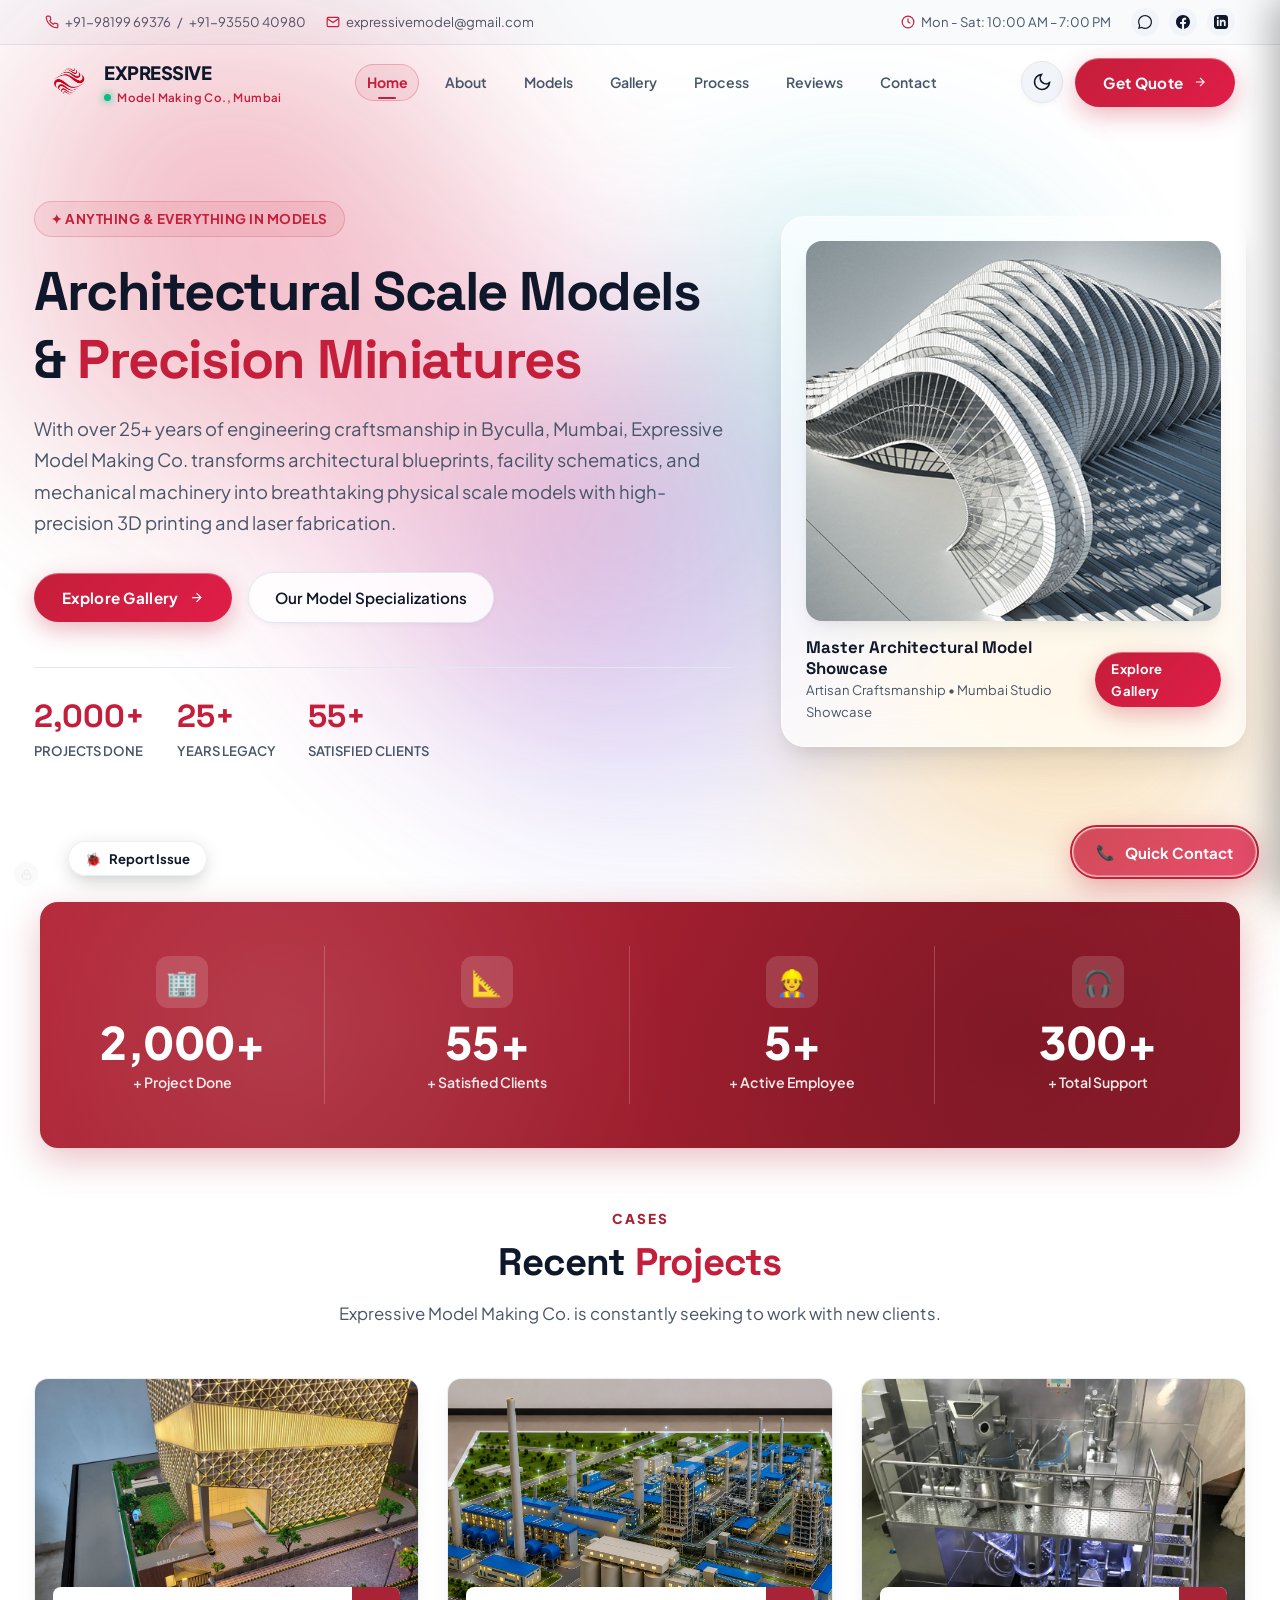
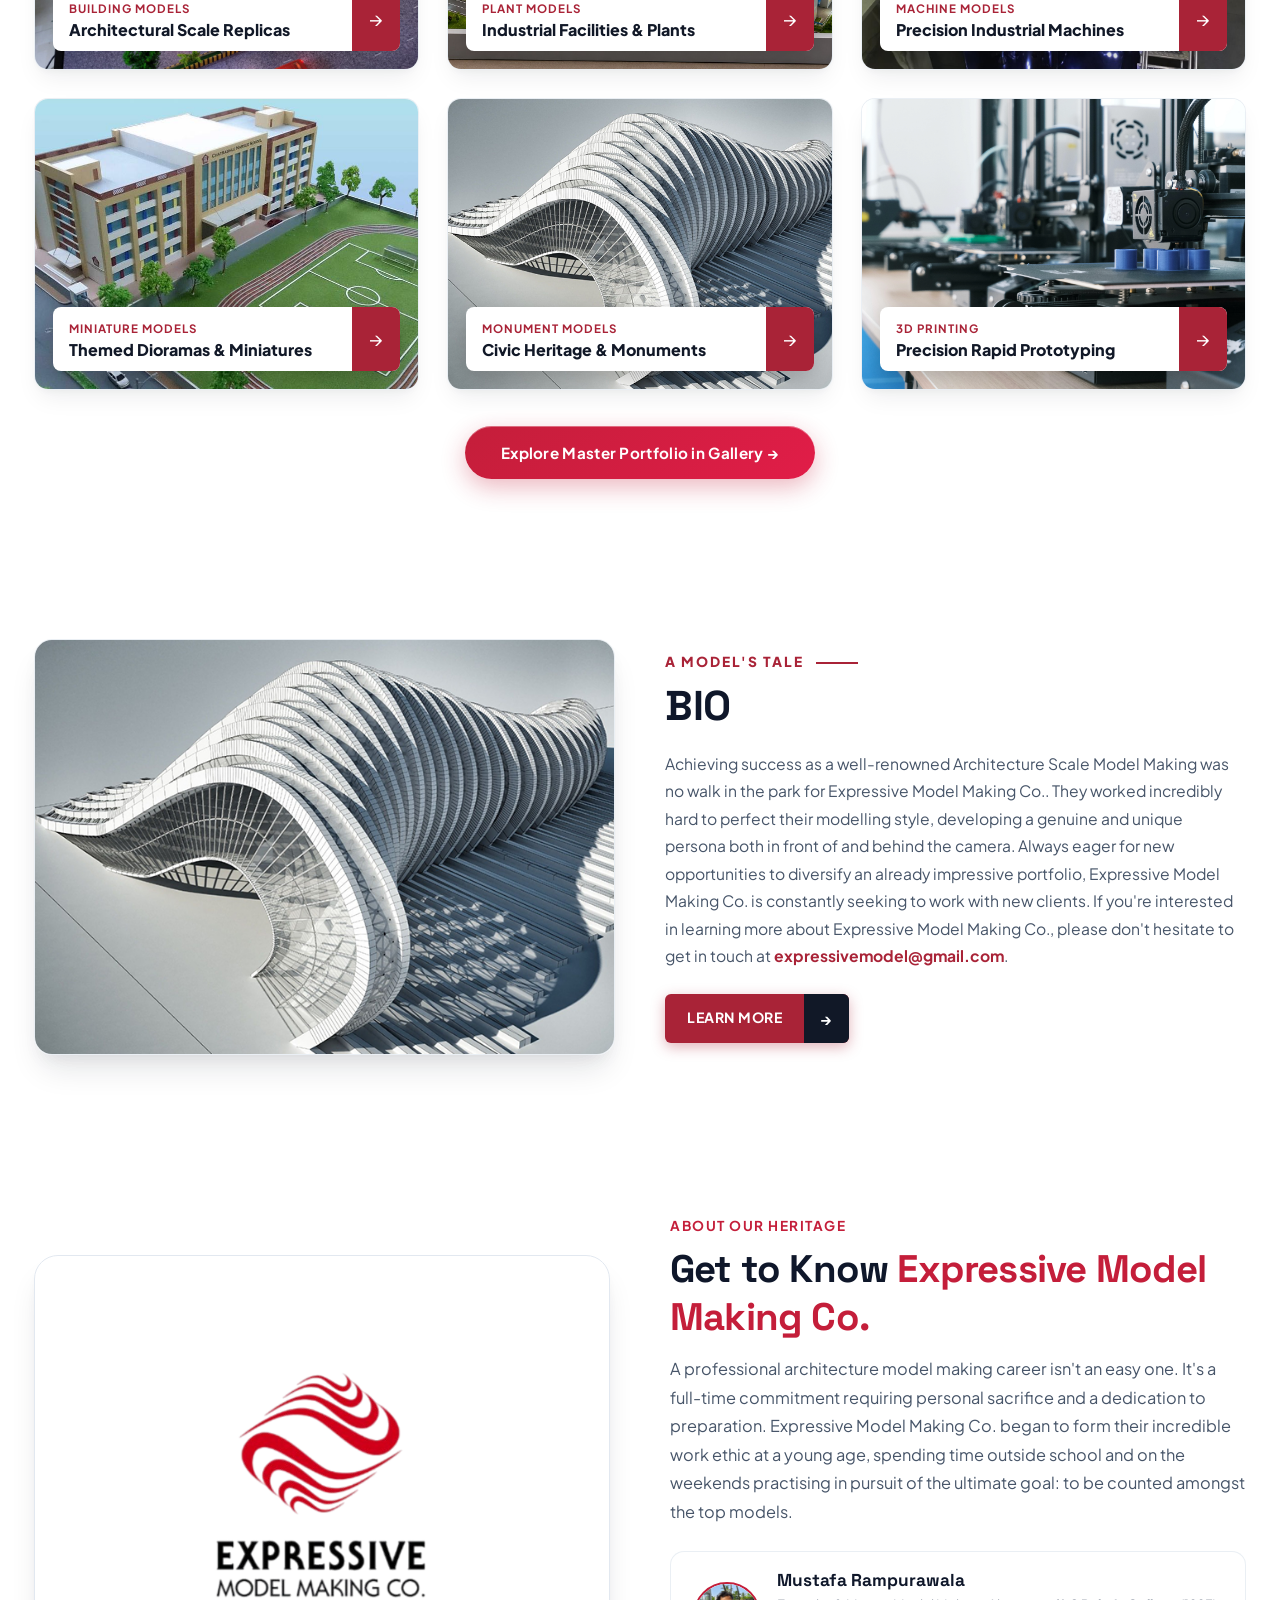
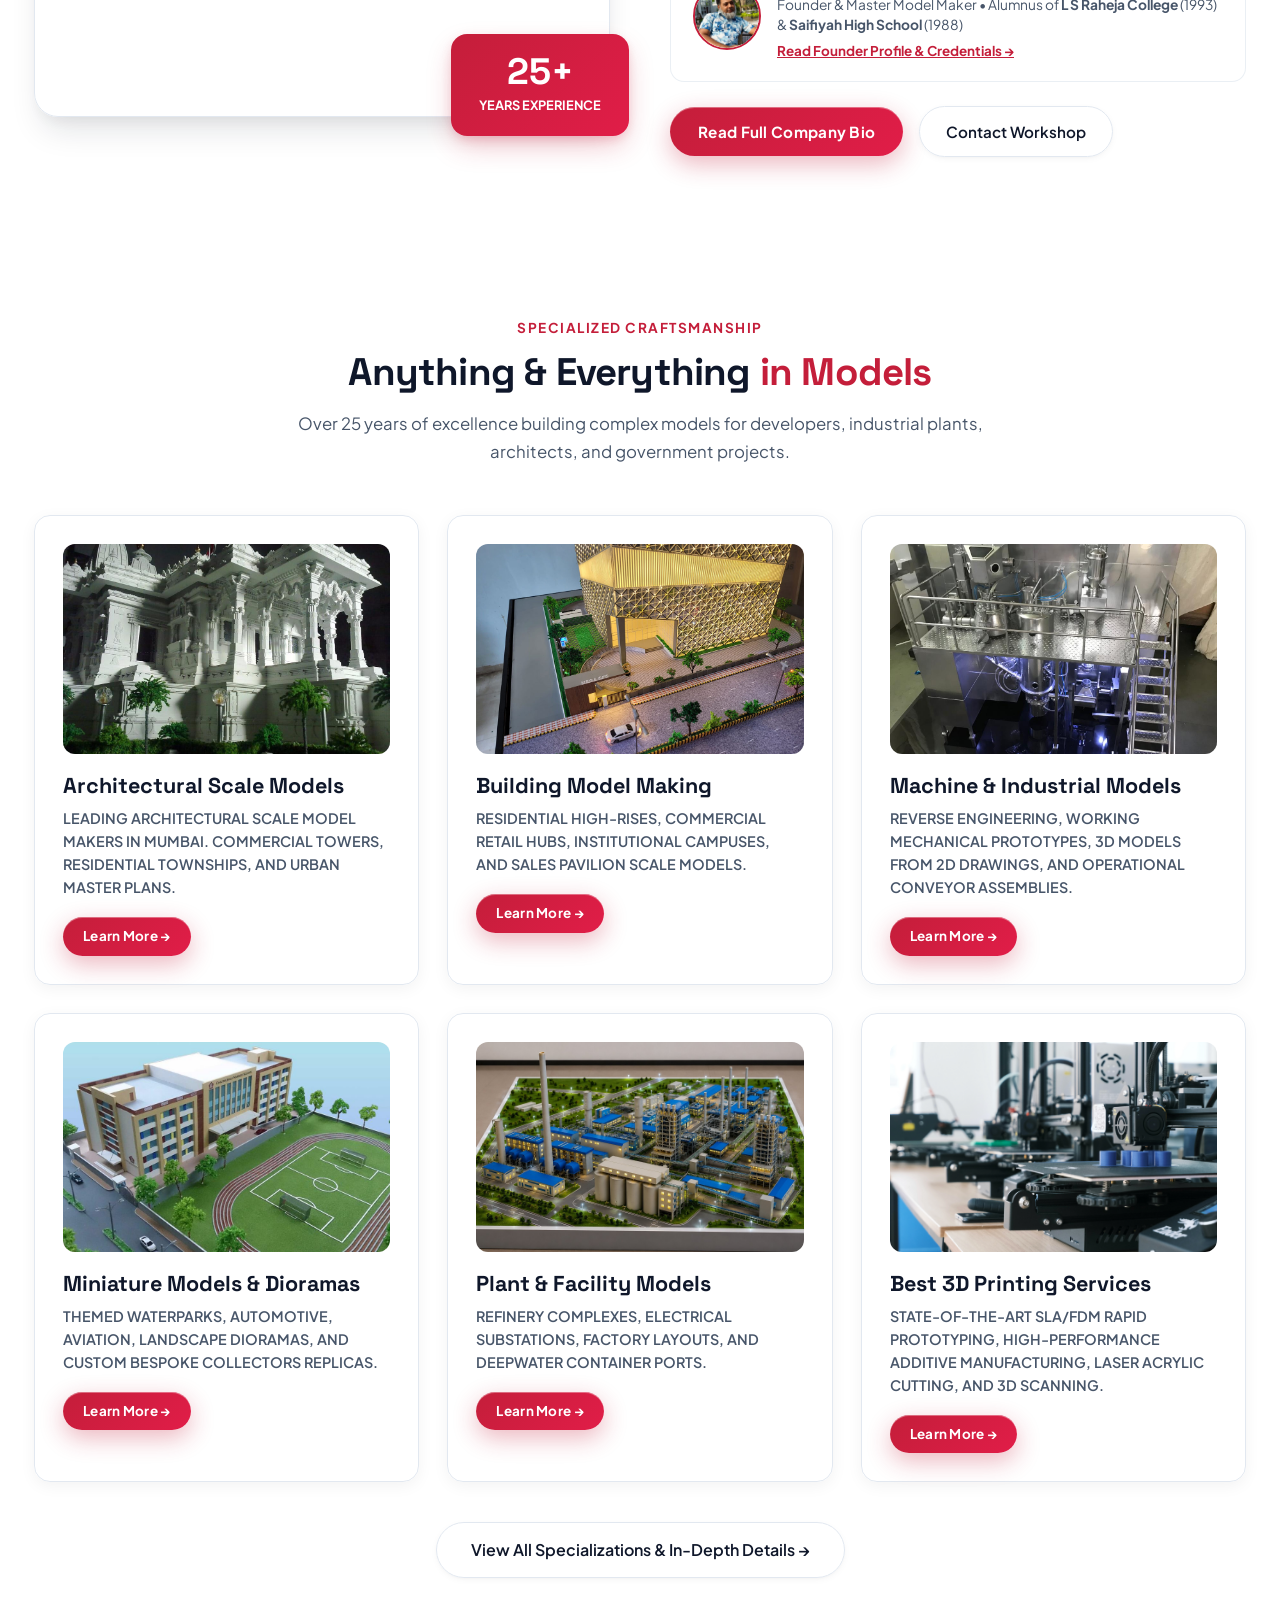
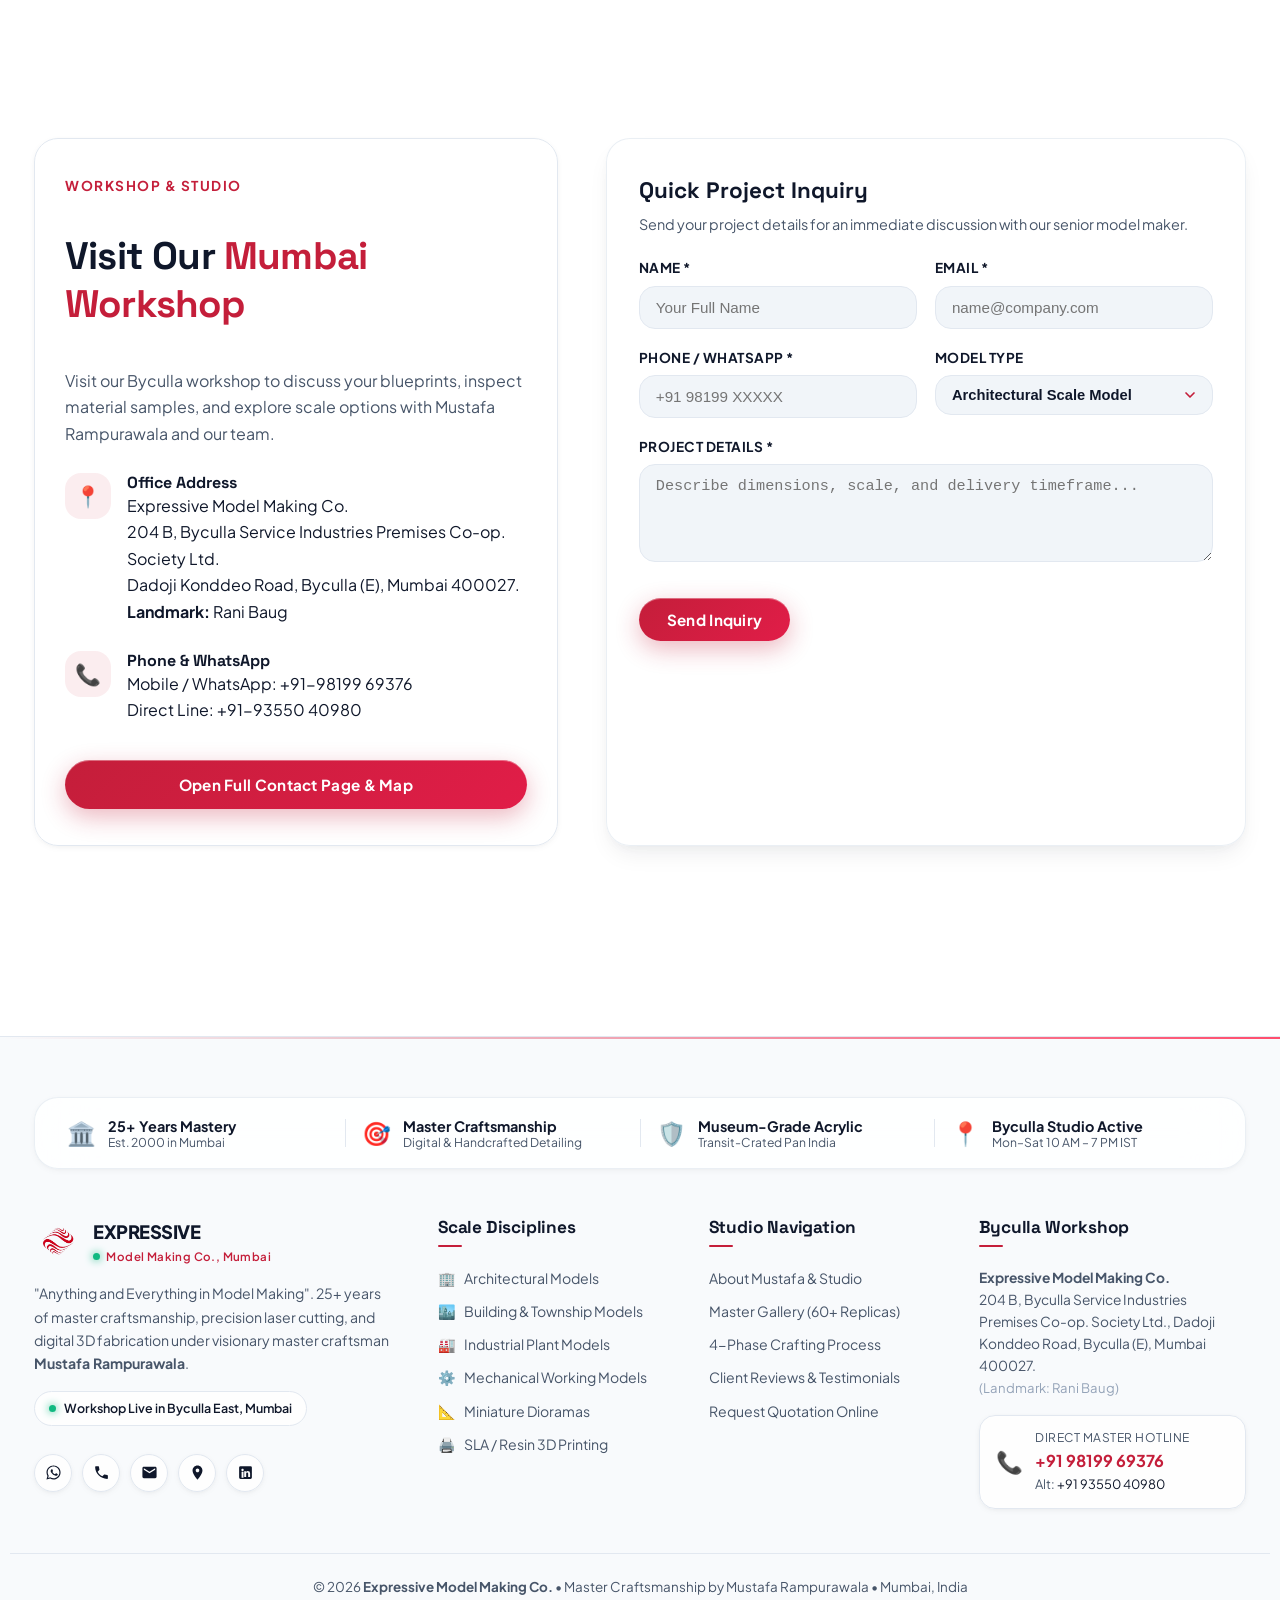
==== commit 5473ce9c: "Add files via upload" ====
--- a/index.html
+++ b/index.html
@@ -3,7 +3,7 @@
 <head>
   <meta charset="UTF-8">
   <meta name="viewport" content="width=device-width, initial-scale=1.0">
-  <title>Expressive Model Making • Mumbai</title>
+  <title>Expressive — Model Making Co., Mumbai</title>
   
   <meta name="description" content="Expressive Model Making Co. is Mumbai's leading architectural and industrial scale model maker. 25+ years experience, 2000+ completed projects in Byculla, Mumbai.">
   <meta name="keywords" content="Architectural Scale Models Mumbai, Building Model Making Mumbai, Miniature Scale Model Maker, Machine Model Maker Mumbai, Plant Models, 3D Printing Service Mumbai">
@@ -65,8 +65,8 @@
       <a href="index.html" class="brand-logo">
         <img src="Company_Logo_Navigation_Bar.png" alt="Expressive Model Making Logo Emblem">
         <div class="brand-text">
-          <span class="brand-title">Expressive Model</span>
-          <span class="brand-tagline">Making Co. Mumbai</span>
+          <span class="brand-title">Expressive</span>
+          <span class="brand-tagline">Model Making Co., Mumbai</span>
         </div>
       </a>
 
@@ -107,7 +107,10 @@
     <div class="drawer-header">
       <div class="brand-logo">
         <img src="Company_Logo_Navigation_Bar.png" alt="Logo" style="height:36px;">
-        <span class="brand-title" style="font-size:1rem;">Expressive Model</span>
+        <div class="brand-text">
+          <span class="brand-title" style="font-size:1rem;">Expressive</span>
+          <span class="brand-tagline" style="font-size:0.75rem;">Model Making Co., Mumbai</span>
+        </div>
       </div>
       <button class="drawer-close" id="drawerClose" aria-label="Close Navigation Drawer">&times;</button>
     </div>
@@ -524,8 +527,7 @@
             <h4>Phone & WhatsApp</h4>
             <p>
               Mobile / WhatsApp: <a href="tel:9819969376">+91-98199 69376</a><br>
-              Direct Line: <a href="tel:9355040980">+91-93550 40980</a><br>
-              Landline: <a href="tel:02240045253">022-40045253</a>
+              Direct Line: <a href="tel:9355040980">+91-93550 40980</a>
             </p>
           </div>
         </div>
@@ -631,8 +633,8 @@
         <a href="index.html" class="brand-logo" style="margin-bottom:16px;">
           <img src="Company_Logo_Navigation_Bar.png" alt="Expressive Model Making Logo" style="height:44px;">
           <div class="brand-text">
-            <span class="brand-title">Expressive Model</span>
-            <span class="brand-tagline">Making Co. Mumbai</span>
+            <span class="brand-title">Expressive</span>
+            <span class="brand-tagline">Model Making Co., Mumbai</span>
           </div>
         </a>
         <p class="footer-desc">
--- a/style.css
+++ b/style.css
@@ -978,10 +978,11 @@
 
 /* --- PAGE HERO & SECTION TITLES --- */
 .page-hero {
-  padding: 70px 0 60px;
+  margin-top: calc(-1 * var(--nav-height));
+  padding: calc(var(--nav-height) + 40px) 0 50px;
   text-align: center;
   position: relative;
-  background: radial-gradient(circle at 50% 30%, var(--primary-subtle) 0%, transparent 60%);
+  background: radial-gradient(circle at 50% 25%, var(--primary-subtle) 0%, transparent 65%);
 }
 
 .page-hero-title {
@@ -3755,28 +3756,40 @@
   align-items: center;
   gap: 12px;
   padding: 12px 18px;
-  background: rgba(15, 23, 42, 0.82) !important;
+  background: rgba(15, 23, 42, 0.28) !important;
   color: #FFFFFF !important;
   border-radius: var(--radius-md);
-  border: 1px solid rgba(255, 255, 255, 0.16);
-  box-shadow: 0 10px 30px rgba(0, 0, 0, 0.4);
-  backdrop-filter: blur(16px);
-  -webkit-backdrop-filter: blur(16px);
+  border: 1px solid rgba(255, 255, 255, 0.15);
+  box-shadow: 0 10px 32px rgba(0, 0, 0, 0.25);
+  backdrop-filter: blur(28px) saturate(190%);
+  -webkit-backdrop-filter: blur(28px) saturate(190%);
   animation: slideInToast 0.3s cubic-bezier(0.16, 1, 0.3, 1);
   font-size: 0.86rem;
-  font-weight: 600;
-}
-
-.admin-toast.success {
-  border-left: 4px solid #10B981;
-}
-
-.admin-toast.error {
-  border-left: 4px solid #EF4444;
-}
-
-.admin-toast.info {
-  border-left: 4px solid var(--primary);
+  font-weight: 500;
+}
+
+.admin-toast.success, .admin-toast-success {
+  background: rgba(6, 78, 59, 0.25) !important;
+  border: 1px solid rgba(16, 185, 129, 0.35) !important;
+  border-left: 4px solid #10B981 !important;
+}
+
+.admin-toast.error, .admin-toast-error {
+  background: rgba(127, 29, 29, 0.25) !important;
+  border: 1px solid rgba(239, 68, 68, 0.35) !important;
+  border-left: 4px solid #EF4444 !important;
+}
+
+.admin-toast.warning, .admin-toast-warning {
+  background: rgba(120, 53, 15, 0.25) !important;
+  border: 1px solid rgba(245, 158, 11, 0.35) !important;
+  border-left: 4px solid #F59E0B !important;
+}
+
+.admin-toast.info, .admin-toast-info {
+  background: rgba(15, 23, 42, 0.25) !important;
+  border: 1px solid rgba(196, 30, 58, 0.35) !important;
+  border-left: 4px solid var(--primary) !important;
 }
 
 .admin-toast.fadeout {
@@ -3791,6 +3804,49 @@
 @keyframes fadeOutToast {
   from { transform: translateX(0); opacity: 1; }
   to { transform: translateX(100%); opacity: 0; }
+}
+
+/* PC-Only Mobile Mode Policy & Locks */
+.admin-mobile-notice-banner {
+  background: rgba(196, 30, 58, 0.12);
+  border: 1px solid rgba(196, 30, 58, 0.28);
+  border-left: 4px solid var(--primary);
+  border-radius: var(--radius-sm);
+  padding: 10px 14px;
+  margin: 12px 14px;
+  font-size: 0.82rem;
+  color: var(--text-main);
+  line-height: 1.45;
+  backdrop-filter: blur(16px);
+  -webkit-backdrop-filter: blur(16px);
+  box-shadow: 0 4px 16px rgba(0, 0, 0, 0.08);
+}
+
+.pc-only-lock-pill {
+  margin-left: auto;
+  font-size: 0.65rem;
+  font-weight: 700;
+  text-transform: uppercase;
+  letter-spacing: 0.5px;
+  background: rgba(239, 68, 68, 0.16);
+  color: #EF4444;
+  border: 1px solid rgba(239, 68, 68, 0.35);
+  padding: 2px 7px;
+  border-radius: 9999px;
+  display: inline-flex;
+  align-items: center;
+  gap: 4px;
+  pointer-events: none;
+}
+
+.admin-nav-item.mobile-locked-tab {
+  opacity: 0.6;
+  position: relative;
+}
+
+.admin-nav-item.mobile-locked-tab:hover {
+  background: rgba(239, 68, 68, 0.06);
+  opacity: 0.85;
 }
 
 /* --- RESPONSIVE BREAKPOINTS --- */
@@ -3866,12 +3922,12 @@
   bottom: 24px;
   left: 50%;
   transform: translateX(-50%) translateY(140%);
-  background: var(--glass-bg);
-  backdrop-filter: var(--glass-blur);
-  -webkit-backdrop-filter: var(--glass-blur);
-  border: 1px solid var(--border-glass);
+  background: rgba(15, 23, 42, 0.48) !important;
+  backdrop-filter: blur(24px) saturate(180%) !important;
+  -webkit-backdrop-filter: blur(24px) saturate(180%) !important;
+  border: 1px solid rgba(255, 255, 255, 0.12) !important;
   border-radius: var(--radius-md);
-  box-shadow: var(--shadow-lg), 0 0 30px rgba(196, 30, 58, 0.25);
+  box-shadow: 0 16px 40px rgba(0, 0, 0, 0.3), 0 0 30px rgba(196, 30, 58, 0.18);
   z-index: 99999;
   opacity: 0;
   pointer-events: none;
@@ -4172,7 +4228,8 @@
   }
 
   .page-hero {
-    padding: 40px 0 30px !important;
+    margin-top: calc(-1 * var(--nav-height)) !important;
+    padding: calc(var(--nav-height) + 24px) 0 30px !important;
   }
 
   .hero-title, .page-hero-title {
@@ -4224,7 +4281,8 @@
   }
 
   .page-hero {
-    padding: 32px 0 24px !important;
+    margin-top: calc(-1 * var(--nav-height)) !important;
+    padding: calc(var(--nav-height) + 18px) 0 24px !important;
   }
 
   .hero-title, .page-hero-title {
@@ -5347,19 +5405,114 @@
   box-shadow: 0 0 16px rgba(var(--primary-rgb), 0.6);
 }
 
+.lightbox-tool-btn.active {
+  background: var(--primary) !important;
+  border-color: #FF4D6D !important;
+  color: #FFFFFF !important;
+  box-shadow: 0 0 16px rgba(var(--primary-rgb), 0.7);
+}
+
 .lightbox-media-wrapper {
   overflow: hidden;
   position: relative;
-  transition: transform 0.25s ease-out;
+  display: flex;
+  align-items: center;
+  justify-content: center;
+  touch-action: none;
+}
+
+.lightbox-media-wrapper img,
+.lightbox-media-wrapper video {
+  max-width: 100%;
+  max-height: 72vh;
+  object-fit: contain;
+  border-radius: var(--radius-md);
+  box-shadow: 0 20px 50px rgba(0, 0, 0, 0.6);
+  user-select: none;
+  -webkit-user-drag: none;
+  transform-origin: center center;
+  transition: transform 0.15s cubic-bezier(0.2, 0, 0, 1);
 }
 
 .lightbox-media-wrapper.zoomed img {
   cursor: grab;
-  transition: transform 0.2s ease-out;
 }
 
 .lightbox-media-wrapper.zoomed.grabbing img {
   cursor: grabbing;
+  transition: none !important;
+}
+
+/* CAD Blueprint Grid Overlay */
+.cad-grid-overlay {
+  position: absolute;
+  top: 0;
+  left: 0;
+  right: 0;
+  bottom: 0;
+  pointer-events: none;
+  background-image:
+    linear-gradient(rgba(0, 229, 255, 0.22) 1px, transparent 1px),
+    linear-gradient(90deg, rgba(0, 229, 255, 0.22) 1px, transparent 1px),
+    linear-gradient(rgba(0, 229, 255, 0.08) 1px, transparent 1px),
+    linear-gradient(90deg, rgba(0, 229, 255, 0.08) 1px, transparent 1px);
+  background-size: 100px 100px, 100px 100px, 20px 20px, 20px 20px;
+  background-position: -1px -1px;
+  z-index: 10;
+  border-radius: var(--radius-md);
+  animation: gridFadeIn 0.3s ease;
+}
+
+.cad-grid-overlay::after {
+  content: "CAD PRECISION GRID • 10mm / 100mm SCALE";
+  position: absolute;
+  bottom: 12px;
+  right: 14px;
+  font-family: monospace;
+  font-size: 0.68rem;
+  letter-spacing: 1px;
+  color: #00E5FF;
+  background: rgba(11, 16, 28, 0.85);
+  padding: 3px 8px;
+  border-radius: 4px;
+  border: 1px solid rgba(0, 229, 255, 0.4);
+}
+
+@keyframes gridFadeIn {
+  from { opacity: 0; }
+  to { opacity: 1; }
+}
+
+@media (max-width: 640px) {
+  .lightbox-inspection-bar {
+    top: 10px;
+    left: 10px;
+    right: 10px;
+    gap: 6px;
+  }
+  .lightbox-mode-tag {
+    font-size: 0.62rem;
+    padding: 4px 8px;
+    letter-spacing: 0.5px;
+  }
+  .lightbox-mode-tag svg {
+    margin-right: 2px !important;
+  }
+  .lightbox-tools-right {
+    gap: 5px;
+  }
+  .lightbox-tool-btn {
+    width: 36px;
+    height: 36px;
+    font-size: 0.8rem;
+  }
+  .lightbox-close-btn {
+    width: 36px;
+    height: 36px;
+  }
+  .lightbox-zoom-readout {
+    display: none;
+  }
 }
 
 /* --- FLOATING BACK TO TOP BUTTON --- */
@@ -6620,39 +6773,51 @@
   box-shadow: 0 2px 8px rgba(196, 30, 58, 0.35);
 }
 
+.export-graph-modal-box {
+  max-width: 1380px !important;
+  width: 96vw !important;
+  max-height: 94vh;
+  overflow-y: auto;
+  border-radius: var(--radius-lg);
+  border: 1px solid rgba(255, 255, 255, 0.15);
+  background: #0B1120 !important;
+  box-shadow: 0 30px 80px -15px rgba(0, 0, 0, 0.85);
+}
+
 .export-modal-content-grid {
   display: grid;
-  grid-template-columns: 1.15fr 1fr;
-  gap: 20px;
-  padding: 20px;
+  grid-template-columns: 1.85fr 1fr;
+  gap: 28px;
+  padding: 28px;
   align-items: start;
 }
 
-@media (max-width: 860px) {
+@media (max-width: 1024px) {
   .export-modal-content-grid {
     grid-template-columns: 1fr;
-    gap: 16px;
-    padding: 14px;
+    gap: 20px;
+    padding: 18px;
   }
 }
 
 .export-preview-column {
   display: flex;
   flex-direction: column;
-  gap: 8px;
+  gap: 10px;
 }
 
 .export-canvas-wrapper {
-  background: #0B101C;
+  background: #040711;
   border-radius: var(--radius-md);
-  border: 1px solid var(--border-subtle);
+  border: 1px solid rgba(255, 255, 255, 0.16);
   overflow: hidden;
-  box-shadow: var(--shadow-md);
+  box-shadow: 0 16px 45px rgba(0, 0, 0, 0.75);
   position: relative;
   aspect-ratio: 16 / 9;
   display: flex;
   align-items: center;
   justify-content: center;
+  min-height: 440px;
 }
 
 .export-canvas-wrapper canvas {
@@ -6736,3 +6901,83 @@
   cursor: pointer;
   user-select: none;
 }
+
+/* --- BULK SCALE MODEL UPLOAD STYLES --- */
+.upload-mode-tab {
+  cursor: pointer;
+  transition: all 0.2s cubic-bezier(0.16, 1, 0.3, 1);
+}
+.upload-mode-tab.active {
+  background: var(--primary) !important;
+  color: #FFFFFF !important;
+  box-shadow: 0 2px 10px rgba(196, 30, 58, 0.35);
+}
+
+.bulk-item-row {
+  display: flex;
+  align-items: center;
+  gap: 12px;
+  padding: 8px 10px;
+  background: rgba(255, 255, 255, 0.03);
+  border: 1px solid var(--border-subtle);
+  border-radius: var(--radius-sm);
+  transition: background 0.2s ease, border-color 0.2s ease;
+}
+.bulk-item-row:hover {
+  background: rgba(255, 255, 255, 0.06);
+  border-color: rgba(255, 255, 255, 0.15);
+}
+.bulk-item-row.completed {
+  border-color: rgba(16, 185, 129, 0.4);
+  background: rgba(16, 185, 129, 0.06);
+}
+.bulk-item-row.uploading {
+  border-color: rgba(196, 30, 58, 0.6);
+  background: rgba(196, 30, 58, 0.08);
+}
+.bulk-item-thumb {
+  width: 52px;
+  height: 52px;
+  border-radius: var(--radius-sm);
+  object-fit: cover;
+  flex-shrink: 0;
+  border: 1px solid rgba(255, 255, 255, 0.1);
+}
+.bulk-item-inputs {
+  flex: 1;
+  display: flex;
+  flex-direction: column;
+  gap: 4px;
+  min-width: 0;
+}
+.bulk-item-title-input {
+  width: 100%;
+  padding: 5px 8px;
+  font-size: 0.82rem;
+  border-radius: 4px;
+  border: 1px solid var(--border-subtle);
+  background: rgba(0, 0, 0, 0.3);
+  color: var(--text-main);
+  font-weight: 600;
+}
+.bulk-item-meta {
+  display: flex;
+  align-items: center;
+  justify-content: space-between;
+  font-size: 0.72rem;
+  color: var(--text-muted);
+}
+.bulk-item-remove-btn {
+  background: none;
+  border: none;
+  color: #EF4444;
+  cursor: pointer;
+  padding: 4px 6px;
+  font-size: 1.1rem;
+  line-height: 1;
+  border-radius: 4px;
+  transition: all 0.2s ease;
+}
+.bulk-item-remove-btn:hover {
+  background: rgba(239, 68, 68, 0.15);
+}
